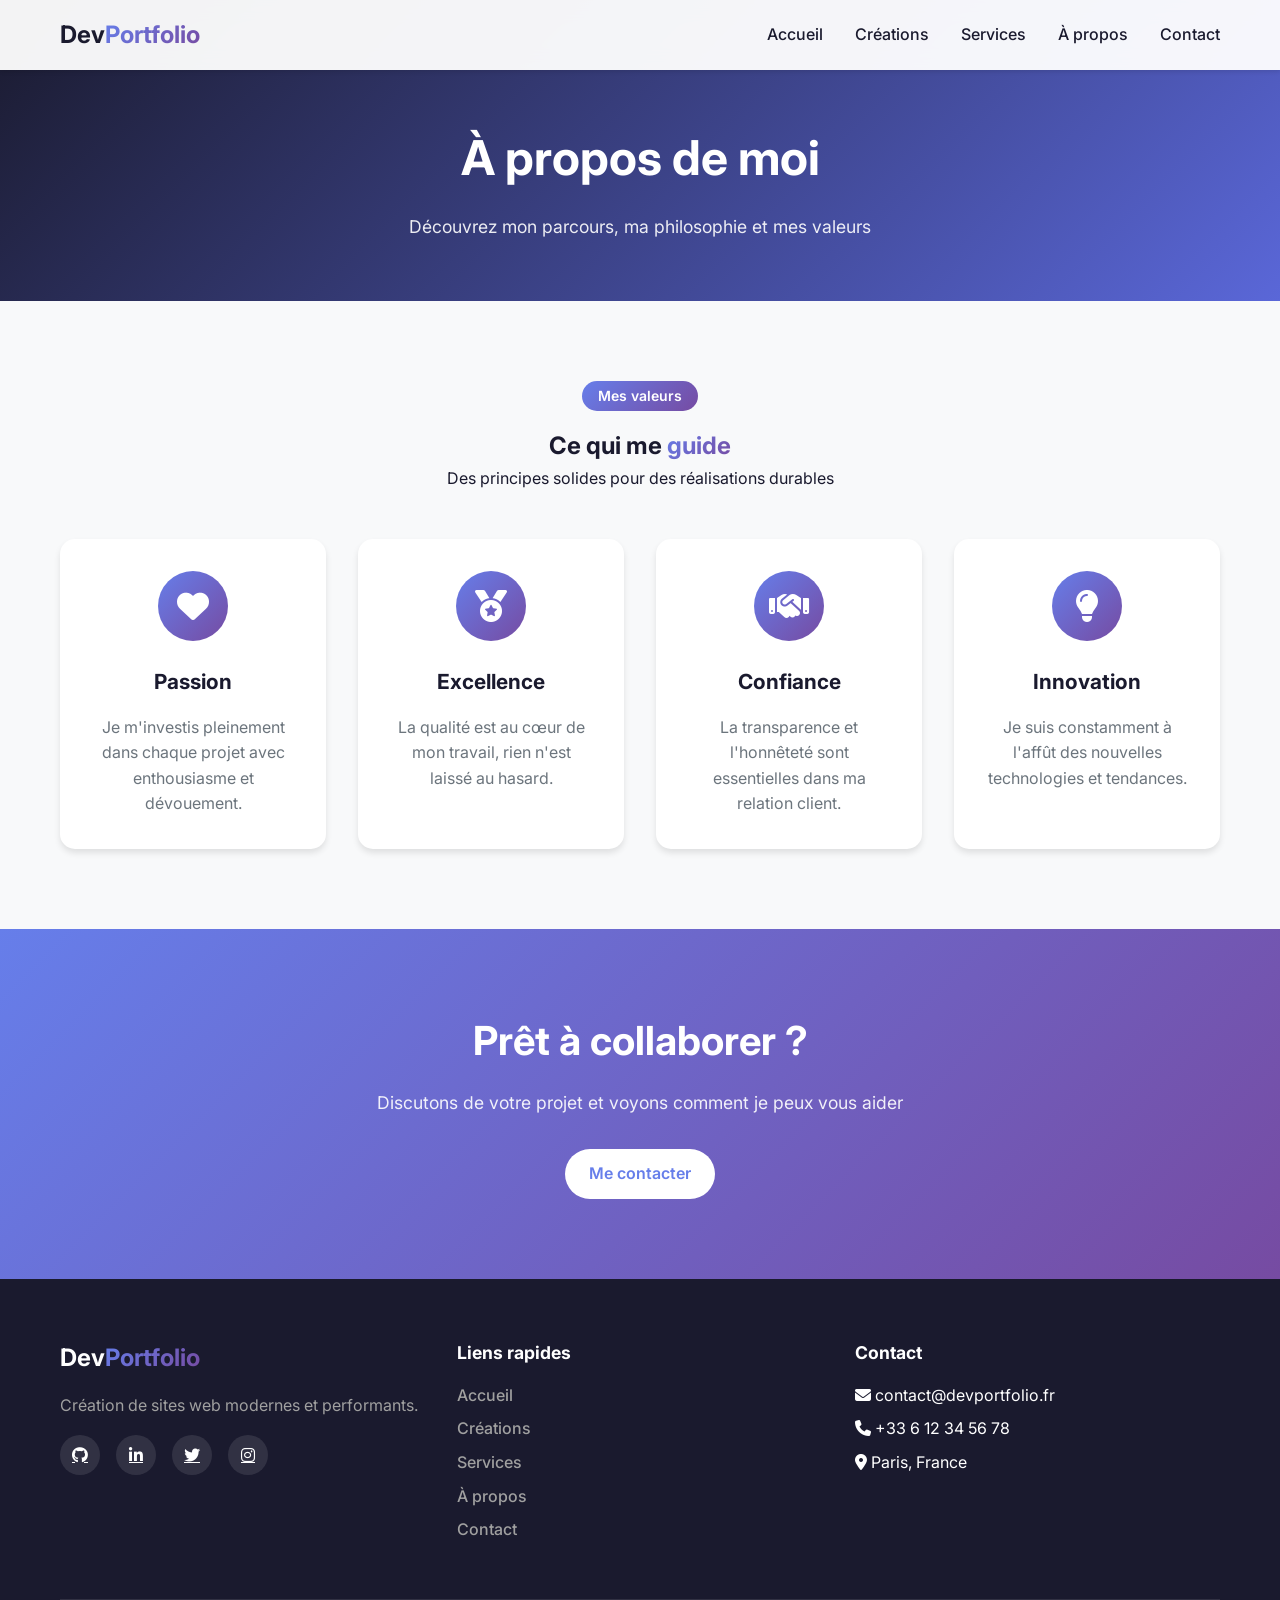
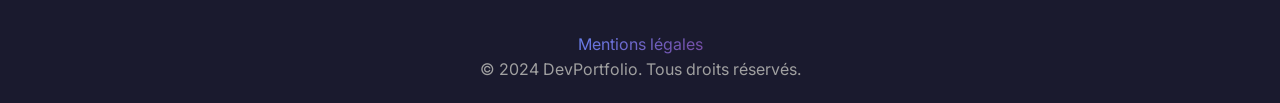
==== about.html @ 0aeb3743 "Add files via upload" ====
<!DOCTYPE html>
<html lang="fr">
<head>
    <meta charset="UTF-8">
    <meta name="viewport" content="width=device-width, initial-scale=1.0">
    <title>À propos | Développeur Web</title>
    <link rel="stylesheet" href="style.css">
    <link href="https://fonts.googleapis.com/css2?family=Inter:wght@300;400;500;600;700;800&display=swap" rel="stylesheet">
    <link rel="stylesheet" href="https://cdnjs.cloudflare.com/ajax/libs/font-awesome/6.4.0/css/all.min.css">
</head>
<body>
    <!-- Navigation -->
    <nav class="navbar">
        <div class="nav-container">
            <div class="logo">
                <a href="index.html">Dev<span>Portfolio</span></a>
            </div>
            <ul class="nav-menu">
                <li><a href="index.html" class="nav-link">Accueil</a></li>
                <li><a href="index.html#creations" class="nav-link">Créations</a></li>
                <li><a href="index.html#services" class="nav-link">Services</a></li>
                <li><a href="about.html" class="nav-link active">À propos</a></li>
               <!--  <li><a href="blog.html" class="nav-link active">Blog</a></li> -->
                <li><a href="index.html#contact" class="nav-link">Contact</a></li>
            </ul>
            <div class="hamburger">
                <span></span>
                <span></span>
                <span></span>
            </div>
        </div>
    </nav>

    <!-- Page Header -->
    <section class="page-header">
        <div class="container">
            <h1>À propos de moi</h1>
            <p>Découvrez mon parcours, ma philosophie et mes valeurs</p>
        </div>
    </section>

    <!-- Story Section
    <section class="story-section">
        <div class="container">
            <div class="story-grid">
                <div class="story-content">
                    <div class="section-badge">Mon histoire</div>
                    <h2>Du code à la <span class="highlight">passion</span></h2>
                    <p>Depuis tout jeune, j'ai toujours été fasciné par la manière dont la technologie pouvait transformer des idées en réalité. Cette passion m'a naturellement conduit vers le développement web, où j'ai trouvé ma véritable vocation.</p>
                    <p>Après avoir obtenu mon diplôme en informatique, j'ai travaillé dans plusieurs agences digitales avant de me lancer en tant que freelance. Cette expérience m'a permis d'acquérir une vision complète du métier et de comprendre les enjeux de chaque projet.</p>
                    <p>Aujourd'hui, je mets mon expertise au service d'entreprises et de particuliers pour créer des sites web qui allient esthétique, performance et expérience utilisateur.</p>
                </div>
                <div class="story-image">
                    <img src="https://via.placeholder.com/500x400/667eea/ffffff?text=Mon+histoire" alt="Mon histoire">
                </div>
            </div>
        </div>
    </section> -->

    <!-- Values Section -->
    <section class="values-section">
        <div class="container">
            <div class="section-header">
                <div class="section-badge">Mes valeurs</div>
                <h2>Ce qui me <span class="highlight">guide</span></h2>
                <p>Des principes solides pour des réalisations durables</p>
            </div>
            <div class="values-grid">
                <div class="value-card">
                    <div class="value-icon">
                        <i class="fas fa-heart"></i>
                    </div>
                    <h3>Passion</h3>
                    <p>Je m'investis pleinement dans chaque projet avec enthousiasme et dévouement.</p>
                </div>
                <div class="value-card">
                    <div class="value-icon">
                        <i class="fas fa-medal"></i>
                    </div>
                    <h3>Excellence</h3>
                    <p>La qualité est au cœur de mon travail, rien n'est laissé au hasard.</p>
                </div>
                <div class="value-card">
                    <div class="value-icon">
                        <i class="fas fa-handshake"></i>
                    </div>
                    <h3>Confiance</h3>
                    <p>La transparence et l'honnêteté sont essentielles dans ma relation client.</p>
                </div>
                <div class="value-card">
                    <div class="value-icon">
                        <i class="fas fa-lightbulb"></i>
                    </div>
                    <h3>Innovation</h3>
                    <p>Je suis constamment à l'affût des nouvelles technologies et tendances.</p>
                </div>
            </div>
        </div>
    </section>

    <!-- Journey Timeline 
    <section class="timeline-section">
        <div class="container">
            <div class="section-header">
                <div class="section-badge">Parcours</div>
                <h2>Mon <span class="highlight">évolution</span></h2>
                <p>Les étapes clés de ma carrière</p>
            </div>
            <div class="timeline">
                <div class="timeline-item">
                    <div class="timeline-dot"></div>
                    <div class="timeline-date">2020 - Présent</div>
                    <div class="timeline-content">
                        <h3>Développeur Web Freelance</h3>
                        <p>Création de sites web sur mesure pour une clientèle variée. Gestion complète des projets de A à Z.</p>
                    </div>
                </div>
                <div class="timeline-item">
                    <div class="timeline-dot"></div>
                    <div class="timeline-date">2018 - 2020</div>
                    <div class="timeline-content">
                        <h3>Développeur Full-Stack</h3>
                        <p>Agence Digitale Creative - Développement d'applications web complexes pour grands comptes.</p>
                    </div>
                </div>
                <div class="timeline-item">
                    <div class="timeline-dot"></div>
                    <div class="timeline-date">2016 - 2018</div>
                    <div class="timeline-content">
                        <h3>Développeur Front-End</h3>
                        <p>Startup InnovTech - Intégration de maquettes et développement d'interfaces utilisateur.</p>
                    </div>
                </div>
                <div class="timeline-item">
                    <div class="timeline-dot"></div>
                    <div class="timeline-date">2013 - 2016</div>
                    <div class="timeline-content">
                        <h3>Licence Informatique</h3>
                        <p>Université de Technologie - Spécialisation Développement Web et Mobile.</p>
                    </div>
                </div>
            </div>
        </div>-->
    </section>

    <!-- Testimonials
    <section class="testimonials-section">
        <div class="container">
            <div class="section-header">
                <div class="section-badge">Témoignages</div>
                <h2>Ce que disent mes <span class="highlight">clients</span></h2>
                <p>Ils me font confiance pour leurs projets</p>
            </div>
            <div class="testimonials-grid">
                <div class="testimonial-card">
                    <div class="testimonial-content">
                        <i class="fas fa-quote-left"></i>
                        <p>Un professionnel exceptionnel ! Toujours à l'écoute et force de proposition. Le site qu'il a créé pour mon entreprise dépasse toutes mes attentes.</p>
                    </div>
                    <div class="testimonial-author">
                        <img src="https://via.placeholder.com/60x60/667eea/ffffff?text=JD" alt="Client" class="author-img">
                        <div class="author-info">
                            <h4>Jean Dupont</h4>
                            <p>CEO, InnovPlus</p>
                        </div>
                    </div>
                </div>
                <div class="testimonial-card">
                    <div class="testimonial-content">
                        <i class="fas fa-quote-left"></i>
                        <p>Très bon relationnel et grande qualité de travail. Le site est parfaitement optimisé et le référencement a déjà porté ses fruits.</p>
                    </div>
                    <div class="testimonial-author">
                        <img src="https://via.placeholder.com/60x60/764ba2/ffffff?text=ML" alt="Client" class="author-img">
                        <div class="author-info">
                            <h4>Marie Laurent</h4>
                            <p>Fondatrice, Mode&Co</p>
                        </div>
                    </div>
                </div>
                <div class="testimonial-card">
                    <div class="testimonial-content">
                        <i class="fas fa-quote-left"></i>
                        <p>Une vraie pépite ! Réactif, créatif et professionnel. Je recommande vivement pour tout projet web.</p>
                    </div>
                    <div class="testimonial-author">
                        <img src="https://via.placeholder.com/60x60/4facfe/ffffff?text=PB" alt="Client" class="author-img">
                        <div class="author-info">
                            <h4>Philippe Bernard</h4>
                            <p>Directeur, ImmoElite</p>
                        </div>
                    </div>
                </div>
            </div>
        </div>
    </section> -->

    <!-- CTA Section -->
    <section class="cta-section">
        <div class="container">
            <div class="cta-content">
                <h2>Prêt à collaborer ?</h2>
                <p>Discutons de votre projet et voyons comment je peux vous aider</p>
                <a href="contact.html" class="btn btn-primary">Me contacter</a>
            </div>
        </div>
    </section>

    <!-- Footer -->
    <footer class="footer">
        <div class="container">
            <div class="footer-content">
                <div class="footer-section">
                    <h3 class="footer-logo">Dev<span>Portfolio</span></h3>
                    <p class="footer-description">Création de sites web modernes et performants.</p>
                    <div class="social-links">
                        <a href="#"><i class="fab fa-github"></i></a>
                        <a href="#"><i class="fab fa-linkedin-in"></i></a>
                        <a href="#"><i class="fab fa-twitter"></i></a>
                        <a href="#"><i class="fab fa-instagram"></i></a>
                    </div>
                </div>
                <div class="footer-section">
                    <h4>Liens rapides</h4>
                    <ul>
                        <li><a href="index.html" class="nav-link">Accueil</a></li>
                <li><a href="creation.html" class="nav-link">Créations</a></li>
                <li><a href="service.html" class="nav-link">Services</a></li>
                <li><a href="about.html" class="nav-link">À propos</a></li>
               <!--  <li><a href="blog.html" class="nav-link active">Blog</a></li> -->
                <li><a href="contact.html" class="nav-link">Contact</a></li>
                    </ul>
                </div>
                <div class="footer-section">
                    <h4>Contact</h4>
                    <ul>
                        <li><i class="fas fa-envelope"></i> contact@devportfolio.fr</li>
                        <li><i class="fas fa-phone"></i> +33 6 12 34 56 78</li>
                        <li><i class="fas fa-map-marker-alt"></i> Paris, France</li>
                    </ul>
                </div>
             
            </div>
            <div class="footer-bottom">
                                 <a href="legal.html" class="highlight">Mentions légales</a>

                <p>&copy; 2024 DevPortfolio. Tous droits réservés.</p>
            </div>
        </div>
    </footer>

    <script src="script.js"></script>
</body>
</html>
---- style.css ----
/* Reset et variables */
* {
    margin: 0;
    padding: 0;
    box-sizing: border-box;
}

:root {
    /* Couleurs */
    --primary: #667eea;
    --primary-dark: #5a67d8;
    --secondary: #764ba2;
    --dark: #1a1a2e;
    --light: #f8f9fa;
    --gray: #6c757d;
    --white: #ffffff;
    --success: #10b981;
    
    /* Dégradés */
    --gradient-primary: linear-gradient(135deg, var(--primary) 0%, var(--secondary) 100%);
    --gradient-dark: linear-gradient(135deg, var(--dark) 0%, #16213e 100%);
    
    /* Ombres */
    --shadow-sm: 0 2px 4px rgba(0,0,0,0.1);
    --shadow-md: 0 4px 6px rgba(0,0,0,0.1);
    --shadow-lg: 0 10px 25px rgba(0,0,0,0.1);
    --shadow-xl: 0 20px 40px rgba(0,0,0,0.15);
    
    /* Transitions */
    --transition: all 0.3s ease;
}

body {
    font-family: 'Inter', sans-serif;
    line-height: 1.6;
    color: var(--dark);
    overflow-x: hidden;
}

.container {
    max-width: 1200px;
    margin: 0 auto;
    padding: 0 20px;
}

/* Navigation */
.navbar {
    position: fixed;
    top: 0;
    width: 100%;
    background: rgba(255, 255, 255, 0.95);
    backdrop-filter: blur(10px);
    box-shadow: var(--shadow-sm);
    z-index: 1000;
    transition: var(--transition);
}

.navbar.scrolled {
    background: var(--white);
    box-shadow: var(--shadow-md);
}

.nav-container {
    max-width: 1200px;
    margin: 0 auto;
    padding: 1rem 20px;
    display: flex;
    justify-content: space-between;
    align-items: center;
}

.logo a {
    font-size: 1.5rem;
    font-weight: 700;
    text-decoration: none;
    color: var(--dark);
}

.logo span {
    background: var(--gradient-primary);
    -webkit-background-clip: text;
    background-clip: text;
    color: transparent;
}

.nav-menu {
    display: flex;
    list-style: none;
    gap: 2rem;
}

.nav-link {
    text-decoration: none;
    color: var(--dark);
    font-weight: 500;
    transition: var(--transition);
    position: relative;
}

.nav-link::after {
    content: '';
    position: absolute;
    bottom: -5px;
    left: 0;
    width: 0;
    height: 2px;
    background: var(--gradient-primary);
    transition: var(--transition);
}

.nav-link:hover::after,
.nav-link.active::after {
    width: 100%;
}

.nav-link:hover,
.nav-link.active {
    color: var(--primary);
}

.hamburger {
    display: none;
    flex-direction: column;
    cursor: pointer;
}

.hamburger span {
    width: 25px;
    height: 3px;
    background: var(--dark);
    margin: 3px 0;
    transition: var(--transition);
}

/* Hero Section */
.hero {
    min-height: 100vh;
    background: linear-gradient(135deg, #f5f7fa 0%, #c3cfe2 100%);
    display: flex;
    align-items: center;
    padding-top: 80px;
}

.hero-container {
    max-width: 1200px;
    margin: 0 auto;
    padding: 0 20px;
    display: grid;
    grid-template-columns: 1fr 1fr;
    gap: 4rem;
    align-items: center;
}

.hero-badge {
    display: inline-flex;
    align-items: center;
    gap: 0.5rem;
    background: rgba(102, 126, 234, 0.1);
    padding: 0.5rem 1rem;
    border-radius: 50px;
    margin-bottom: 1.5rem;
}

.hero-badge i {
    color: var(--primary);
}

.hero-title {
    font-size: 3rem;
    font-weight: 800;
    line-height: 1.2;
    margin-bottom: 1.5rem;
}

.highlight {
    background: var(--gradient-primary);
    -webkit-background-clip: text;
    background-clip: text;
    color: transparent;
}

.hero-description {
    font-size: 1.1rem;
    color: var(--gray);
    margin-bottom: 2rem;
}

.hero-buttons {
    display: flex;
    gap: 1rem;
    margin-bottom: 2rem;
}

.btn {
    display: inline-flex;
    align-items: center;
    gap: 0.5rem;
    padding: 0.75rem 1.5rem;
    border-radius: 50px;
    text-decoration: none;
    font-weight: 600;
    transition: var(--transition);
    cursor: pointer;
    border: none;
    font-size: 1rem;
}

.btn-primary {
    background: var(--gradient-primary);
    color: var(--white);
}

.btn-primary:hover {
    transform: translateY(-2px);
    box-shadow: var(--shadow-lg);
}

.btn-secondary {
    background: transparent;
    color: var(--primary);
    border: 2px solid var(--primary);
}

.btn-secondary:hover {
    background: var(--primary);
    color: var(--white);
    transform: translateY(-2px);
}

.hero-stats {
    display: flex;
    gap: 2rem;
}

.stat {
    text-align: center;
}

.stat-number {
    font-size: 1.5rem;
    font-weight: 700;
    color: var(--primary);
}

.stat-label {
    font-size: 0.875rem;
    color: var(--gray);
}

.hero-image {
    position: relative;
}

.image-wrapper {
    position: relative;
    width: 100%;
    max-width: 400px;
    margin: 0 auto;
}

.hero-img {
    width: 100%;
    height: auto;
    border-radius: 50%;
    box-shadow: var(--shadow-xl);
}

.floating-element {
    position: absolute;
    width: 50px;
    height: 50px;
    background: var(--white);
    border-radius: 50%;
    display: flex;
    align-items: center;
    justify-content: center;
    font-size: 1.5rem;
    box-shadow: var(--shadow-md);
    animation: float 3s ease-in-out infinite;
}

.element1 {
    top: -20px;
    left: -20px;
    animation-delay: 0s;
}

.element2 {
    bottom: -20px;
    right: -20px;
    animation-delay: 0.5s;
}

.element3 {
    top: 50%;
    right: -30px;
    animation-delay: 1s;
}

.element4 {
    bottom: 20%;
    left: -30px;
    animation-delay: 1.5s;
}

@keyframes float {
    0%, 100% { transform: translateY(0); }
    50% { transform: translateY(-20px); }
}

/* Section Créations */
.creations {
    padding: 80px 0;
    background: var(--white);
}

.section-header {
    text-align: center;
    margin-bottom: 3rem;
}

.section-badge {
    display: inline-block;
    background: var(--gradient-primary);
    color: var(--white);
    padding: 0.25rem 1rem;
    border-radius: 50px;
    font-size: 0.875rem;
    font-weight: 600;
    margin-bottom: 1rem;
}

.section-title {
    font-size: 2.5rem;
    font-weight: 700;
    margin-bottom: 1rem;
}

.section-description {
    font-size: 1.1rem;
    color: var(--gray);
    max-width: 600px;
    margin: 0 auto;
}

.creations-filter {
    display: flex;
    justify-content: center;
    gap: 1rem;
    margin-bottom: 3rem;
    flex-wrap: wrap;
}

.filter-btn {
    padding: 0.5rem 1.5rem;
    border: 2px solid var(--primary);
    background: transparent;
    color: var(--primary);
    border-radius: 50px;
    cursor: pointer;
    transition: var(--transition);
    font-weight: 500;
}

.filter-btn:hover,
.filter-btn.active {
    background: var(--gradient-primary);
    color: var(--white);
    border-color: transparent;
}

.creations-grid {
    display: grid;
    grid-template-columns: repeat(auto-fill, minmax(350px, 1fr));
    gap: 2rem;
}

.creation-card {
    background: var(--white);
    border-radius: 15px;
    overflow: hidden;
    box-shadow: var(--shadow-md);
    transition: var(--transition);
}

.creation-card:hover {
    transform: translateY(-5px);
    box-shadow: var(--shadow-xl);
}

.card-image {
    position: relative;
    overflow: hidden;
    height: 250px;
}

.card-image img {
    width: 100%;
    height: 100%;
    object-fit: cover;
    transition: var(--transition);
}

.creation-card:hover .card-image img {
    transform: scale(1.1);
}

.card-overlay {
    position: absolute;
    top: 0;
    left: 0;
    width: 100%;
    height: 100%;
    background: rgba(102, 126, 234, 0.9);
    display: flex;
    align-items: center;
    justify-content: center;
    opacity: 0;
    transition: var(--transition);
}

.creation-card:hover .card-overlay {
    opacity: 1;
}

.card-link {
    background: var(--white);
    color: var(--primary);
    padding: 0.75rem 1.5rem;
    border-radius: 50px;
    text-decoration: none;
    font-weight: 600;
    transition: var(--transition);
}

.card-link:hover {
    transform: scale(1.05);
}

.card-content {
    padding: 1.5rem;
}

.card-tags {
    display: flex;
    gap: 0.5rem;
    margin-bottom: 1rem;
    flex-wrap: wrap;
}

.tag {
    background: #f0f0f0;
    padding: 0.25rem 0.75rem;
    border-radius: 50px;
    font-size: 0.75rem;
    color: var(--gray);
}

.card-title {
    font-size: 1.25rem;
    margin-bottom: 0.5rem;
}

.card-description {
    color: var(--gray);
    line-height: 1.5;
}

/* Services Section */
.services {
    padding: 80px 0;
    background: var(--light);
}

.services-grid {
    display: grid;
    grid-template-columns: repeat(auto-fit, minmax(300px, 1fr));
    gap: 2rem;
}

.service-card {
    background: var(--white);
    padding: 2rem;
    border-radius: 15px;
    text-align: center;
    transition: var(--transition);
    box-shadow: var(--shadow-md);
}

.service-card:hover {
    transform: translateY(-5px);
    box-shadow: var(--shadow-xl);
}

.service-icon {
    width: 70px;
    height: 70px;
    background: var(--gradient-primary);
    border-radius: 50%;
    display: flex;
    align-items: center;
    justify-content: center;
    margin: 0 auto 1.5rem;
}

.service-icon i {
    font-size: 2rem;
    color: var(--white);
}

.service-title {
    font-size: 1.5rem;
    margin-bottom: 1rem;
}

.service-description {
    color: var(--gray);
    margin-bottom: 1.5rem;
}

.service-features {
    list-style: none;
    text-align: left;
}

.service-features li {
    margin-bottom: 0.5rem;
    display: flex;
    align-items: center;
    gap: 0.5rem;
}

.service-features i {
    color: var(--success);
}

/* À propos Section */
.apropos {
    padding: 80px 0;
    background: var(--white);
}

.apropos-container {
    display: grid;
    grid-template-columns: 1fr 1fr;
    gap: 4rem;
    align-items: center;
}

.apropos-image img {
    width: 100%;
    border-radius: 20px;
    box-shadow: var(--shadow-xl);
}

.apropos-text {
    margin-bottom: 1.5rem;
    color: var(--gray);
}

.apropos-skills {
    margin-top: 2rem;
}

.skill {
    margin-bottom: 1rem;
}

.skill-info {
    display: flex;
    justify-content: space-between;
    margin-bottom: 0.5rem;
}

.skill-bar {
    height: 8px;
    background: #e0e0e0;
    border-radius: 10px;
    overflow: hidden;
}

.skill-progress {
    height: 100%;
    background: var(--gradient-primary);
    border-radius: 10px;
    transition: width 1s ease;
}

/* Contact Section */
.contact {
    padding: 80px 0;
    background: var(--light);
}

.contact-container {
    display: grid;
    grid-template-columns: 1fr 2fr;
    gap: 3rem;
}

.contact-info {
    display: flex;
    flex-direction: column;
    gap: 1.5rem;
}

.info-card {
    background: var(--white);
    padding: 1.5rem;
    border-radius: 15px;
    text-align: center;
    box-shadow: var(--shadow-md);
}

.info-icon {
    width: 50px;
    height: 50px;
    background: var(--gradient-primary);
    border-radius: 50%;
    display: flex;
    align-items: center;
    justify-content: center;
    margin: 0 auto 1rem;
}

.info-icon i {
    font-size: 1.5rem;
    color: var(--white);
}

.info-card h4 {
    margin-bottom: 0.5rem;
}

.info-card p {
    color: var(--gray);
}

.contact-form {
    background: var(--white);
    padding: 2rem;
    border-radius: 20px;
    box-shadow: var(--shadow-lg);
}

.form-group {
    position: relative;
    margin-bottom: 2rem;
}

.form-group input,
.form-group textarea {
    width: 100%;
    padding: 0.75rem;
    border: 2px solid #e0e0e0;
    border-radius: 10px;
    font-family: inherit;
    transition: var(--transition);
    background: transparent;
}

.form-group label {
    position: absolute;
    left: 0.75rem;
    top: 0.75rem;
    color: var(--gray);
    transition: var(--transition);
    pointer-events: none;
}

.form-group input:focus,
.form-group textarea:focus {
    border-color: var(--primary);
    outline: none;
}

.form-group input:focus ~ label,
.form-group textarea:focus ~ label,
.form-group input:valid ~ label,
.form-group textarea:valid ~ label {
    top: -0.5rem;
    left: 0.5rem;
    font-size: 0.75rem;
    background: var(--white);
    padding: 0 0.25rem;
    color: var(--primary);
}

.submit-btn {
    width: 100%;
    justify-content: center;
}

/* Footer */
.footer {
    background: var(--dark);
    color: var(--white);
    padding: 60px 0 20px;
}

.footer-content {
    display: grid;
    grid-template-columns: repeat(auto-fit, minmax(250px, 1fr));
    gap: 2rem;
    margin-bottom: 3rem;
}

.footer-logo {
    font-size: 1.5rem;
    margin-bottom: 1rem;
}

.footer-logo span {
    background: var(--gradient-primary);
    -webkit-background-clip: text;
    background-clip: text;
    color: transparent;
}

.footer-description {
    color: #a0a0a0;
    margin-bottom: 1rem;
}

.social-links {
    display: flex;
    gap: 1rem;
}

.social-links a {
    width: 40px;
    height: 40px;
    background: rgba(255, 255, 255, 0.1);
    border-radius: 50%;
    display: flex;
    align-items: center;
    justify-content: center;
    color: var(--white);
    transition: var(--transition);
}

.social-links a:hover {
    background: var(--gradient-primary);
    transform: translateY(-2px);
}

.footer-section h4 {
    margin-bottom: 1rem;
    font-size: 1.1rem;
}

.footer-section ul {
    list-style: none;
}

.footer-section ul li {
    margin-bottom: 0.5rem;
}

.footer-section ul li a {
    color: #a0a0a0;
    text-decoration: none;
    transition: var(--transition);
}

.footer-section ul li a:hover {
    color: var(--primary);
}

.newsletter-form {
    display: flex;
    gap: 0.5rem;
}

.newsletter-form input {
    flex: 1;
    padding: 0.5rem;
    border: none;
    border-radius: 5px;
    background: rgba(255, 255, 255, 0.1);
    color: var(--white);
}

.newsletter-form button {
    padding: 0.5rem 1rem;
    background: var(--gradient-primary);
    border: none;
    border-radius: 5px;
    color: var(--white);
    cursor: pointer;
    transition: var(--transition);
}

.newsletter-form button:hover {
    transform: translateY(-2px);
}

.footer-bottom {
    text-align: center;
    padding-top: 2rem;
    border-top: 1px solid rgba(255, 255, 255, 0.1);
    color: #a0a0a0;
}

/* Responsive Design */
@media (max-width: 768px) {
    .hamburger {
        display: flex;
    }
    
    .nav-menu {
        position: fixed;
        left: -100%;
        top: 70px;
        flex-direction: column;
        background: var(--white);
        width: 100%;
        text-align: center;
        transition: 0.3s;
        box-shadow: var(--shadow-md);
        padding: 2rem 0;
        gap: 1rem;
    }
    
    .nav-menu.active {
        left: 0;
    }
    
    .hero-container,
    .apropos-container,
    .contact-container {
        grid-template-columns: 1fr;
        gap: 2rem;
    }
    
    .hero-title {
        font-size: 2rem;
    }
    
    .hero-stats {
        justify-content: center;
    }
    
    .hero-buttons {
        justify-content: center;
    }
    
    .hero-badge {
        margin: 0 auto 1.5rem;
    }
    
    .hero-content {
        text-align: center;
    }
    
    .section-title {
        font-size: 2rem;
    }
    
    .creations-grid {
        grid-template-columns: 1fr;
    }
    
    .services-grid {
        grid-template-columns: 1fr;
    }
}

@media (max-width: 480px) {
    .hero-title {
        font-size: 1.5rem;
    }
    
    .hero-buttons {
        flex-direction: column;
    }
    
    .btn {
        justify-content: center;
    }
    
    .creations-filter {
        gap: 0.5rem;
    }
    
    .filter-btn {
        padding: 0.25rem 1rem;
        font-size: 0.875rem;
    }
}
/* ========== PAGES SUPPLEMENTAIRES ========== */

/* Page Header */
.page-header {
    background: linear-gradient(135deg, var(--dark) 0%, var(--primary-dark) 100%);
    color: var(--white);
    padding: 120px 0 60px;
    text-align: center;
}

.page-header h1 {
    font-size: 3rem;
    margin-bottom: 1rem;
}

.page-header p {
    font-size: 1.1rem;
    opacity: 0.9;
}

/* About Page - Story Section */
.story-section {
    padding: 80px 0;
}

.story-grid {
    display: grid;
    grid-template-columns: 1fr 1fr;
    gap: 4rem;
    align-items: center;
}

.story-content h2 {
    font-size: 2.5rem;
    margin: 1rem 0 1.5rem;
}

.story-content p {
    color: var(--gray);
    margin-bottom: 1.5rem;
    line-height: 1.8;
}

.story-image img {
    width: 100%;
    border-radius: 20px;
    box-shadow: var(--shadow-xl);
}

/* Values Section */
.values-section {
    padding: 80px 0;
    background: var(--light);
}

.values-grid {
    display: grid;
    grid-template-columns: repeat(auto-fit, minmax(250px, 1fr));
    gap: 2rem;
    margin-top: 3rem;
}

.value-card {
    background: var(--white);
    padding: 2rem;
    border-radius: 15px;
    text-align: center;
    transition: var(--transition);
    box-shadow: var(--shadow-md);
}

.value-card:hover {
    transform: translateY(-5px);
    box-shadow: var(--shadow-xl);
}

.value-icon {
    width: 70px;
    height: 70px;
    background: var(--gradient-primary);
    border-radius: 50%;
    display: flex;
    align-items: center;
    justify-content: center;
    margin: 0 auto 1.5rem;
}

.value-icon i {
    font-size: 2rem;
    color: var(--white);
}

.value-card h3 {
    font-size: 1.3rem;
    margin-bottom: 1rem;
}

.value-card p {
    color: var(--gray);
}

/* Timeline Section */
.timeline-section {
    padding: 80px 0;
}

.timeline {
    position: relative;
    max-width: 800px;
    margin: 3rem auto 0;
}

.timeline::before {
    content: '';
    position: absolute;
    left: 50%;
    transform: translateX(-50%);
    width: 2px;
    height: 100%;
    background: var(--gradient-primary);
}

.timeline-item {
    margin-bottom: 3rem;
    position: relative;
}

.timeline-dot {
    position: absolute;
    left: 50%;
    transform: translateX(-50%);
    width: 20px;
    height: 20px;
    background: var(--primary);
    border-radius: 50%;
    border: 3px solid var(--white);
    box-shadow: var(--shadow-md);
}

.timeline-date {
    position: absolute;
    left: calc(50% + 30px);
    top: -5px;
    font-weight: 600;
    color: var(--primary);
}

.timeline-content {
    width: calc(50% - 50px);
    padding: 1.5rem;
    background: var(--white);
    border-radius: 15px;
    box-shadow: var(--shadow-md);
    margin-left: auto;
}

.timeline-item:nth-child(even) .timeline-content {
    margin-left: 0;
    margin-right: auto;
}

.timeline-item:nth-child(even) .timeline-date {
    left: auto;
    right: calc(50% + 30px);
}

.timeline-content h3 {
    margin-bottom: 0.5rem;
    color: var(--dark);
}

.timeline-content p {
    color: var(--gray);
}

/* Testimonials Section */
.testimonials-section {
    padding: 80px 0;
    background: var(--light);
}

.testimonials-grid {
    display: grid;
    grid-template-columns: repeat(auto-fit, minmax(300px, 1fr));
    gap: 2rem;
    margin-top: 3rem;
}

.testimonial-card {
    background: var(--white);
    border-radius: 15px;
    padding: 2rem;
    box-shadow: var(--shadow-md);
    transition: var(--transition);
}

.testimonial-card:hover {
    transform: translateY(-5px);
    box-shadow: var(--shadow-xl);
}

.testimonial-content i {
    font-size: 2rem;
    color: var(--primary);
    opacity: 0.3;
    margin-bottom: 1rem;
}

.testimonial-content p {
    color: var(--gray);
    line-height: 1.6;
    margin-bottom: 1.5rem;
    font-style: italic;
}

.testimonial-author {
    display: flex;
    align-items: center;
    gap: 1rem;
}

.author-img {
    width: 60px;
    height: 60px;
    border-radius: 50%;
    object-fit: cover;
}

.author-info h4 {
    font-size: 1.1rem;
    margin-bottom: 0.25rem;
}

.author-info p {
    font-size: 0.875rem;
    color: var(--gray);
}

/* CTA Section */
.cta-section {
    padding: 80px 0;
    background: var(--gradient-primary);
    color: var(--white);
    text-align: center;
}

.cta-content h2 {
    font-size: 2.5rem;
    margin-bottom: 1rem;
}

.cta-content p {
    font-size: 1.1rem;
    margin-bottom: 2rem;
    opacity: 0.9;
}

.cta-section .btn-primary {
    background: var(--white);
    color: var(--primary);
}

.cta-section .btn-primary:hover {
    transform: translateY(-2px);
    box-shadow: var(--shadow-lg);
}

/* Blog Page Styles */
.featured-post {
    padding: 60px 0 40px;
}

.featured-card {
    display: grid;
    grid-template-columns: 1fr 1fr;
    background: var(--white);
    border-radius: 20px;
    overflow: hidden;
    box-shadow: var(--shadow-lg);
}

.featured-image {
    position: relative;
    overflow: hidden;
}

.featured-image img {
    width: 100%;
    height: 100%;
    object-fit: cover;
}

.featured-badge {
    position: absolute;
    top: 20px;
    left: 20px;
    background: var(--primary);
    color: var(--white);
    padding: 0.5rem 1rem;
    border-radius: 50px;
    font-size: 0.875rem;
    font-weight: 600;
}

.featured-content {
    padding: 2rem;
    display: flex;
    flex-direction: column;
    justify-content: center;
}

.featured-content h2 {
    font-size: 1.8rem;
    margin: 1rem 0;
}

.post-meta {
    display: flex;
    gap: 1rem;
    font-size: 0.875rem;
    color: var(--gray);
    margin-bottom: 1rem;
}

.post-meta i {
    margin-right: 0.25rem;
}

.btn-read-more {
    display: inline-flex;
    align-items: center;
    gap: 0.5rem;
    color: var(--primary);
    text-decoration: none;
    font-weight: 600;
    margin-top: 1rem;
    transition: var(--transition);
}

.btn-read-more:hover {
    gap: 0.75rem;
}

/* Blog Categories */
.blog-categories {
    display: flex;
    justify-content: center;
    gap: 1rem;
    margin-bottom: 3rem;
    flex-wrap: wrap;
}

.category-btn {
    padding: 0.5rem 1.5rem;
    border: 2px solid var(--primary);
    background: transparent;
    color: var(--primary);
    border-radius: 50px;
    cursor: pointer;
    transition: var(--transition);
    font-weight: 500;
}

.category-btn:hover,
.category-btn.active {
    background: var(--gradient-primary);
    color: var(--white);
    border-color: transparent;
}

/* Blog Grid */
.blog-grid-section {
    padding: 40px 0 80px;
}

.blog-grid {
    display: grid;
    grid-template-columns: repeat(auto-fill, minmax(350px, 1fr));
    gap: 2rem;
}

.blog-card {
    background: var(--white);
    border-radius: 15px;
    overflow: hidden;
    box-shadow: var(--shadow-md);
    transition: var(--transition);
}

.blog-card:hover {
    transform: translateY(-5px);
    box-shadow: var(--shadow-xl);
}

.blog-image {
    position: relative;
    height: 250px;
    overflow: hidden;
}

.blog-image img {
    width: 100%;
    height: 100%;
    object-fit: cover;
    transition: var(--transition);
}

.blog-card:hover .blog-image img {
    transform: scale(1.1);
}

.blog-category {
    position: absolute;
    bottom: 15px;
    left: 15px;
    background: var(--gradient-primary);
    color: var(--white);
    padding: 0.25rem 1rem;
    border-radius: 50px;
    font-size: 0.75rem;
    font-weight: 600;
}

.blog-content {
    padding: 1.5rem;
}

.blog-content h3 {
    font-size: 1.25rem;
    margin: 0.5rem 0;
    line-height: 1.4;
}

/* Pagination */
.pagination {
    display: flex;
    justify-content: center;
    gap: 0.5rem;
    margin-top: 3rem;
}

.page-link {
    padding: 0.5rem 1rem;
    border: 2px solid #e0e0e0;
    border-radius: 10px;
    text-decoration: none;
    color: var(--dark);
    transition: var(--transition);
}

.page-link:hover,
.page-link.active {
    background: var(--gradient-primary);
    color: var(--white);
    border-color: transparent;
}

.page-link.next {
    display: inline-flex;
    align-items: center;
    gap: 0.5rem;
}

/* Newsletter Section */
.newsletter-section {
    padding: 80px 0;
    background: var(--light);
}

.newsletter-wrapper {
    text-align: center;
    max-width: 600px;
    margin: 0 auto;
}

.newsletter-icon {
    width: 80px;
    height: 80px;
    background: var(--gradient-primary);
    border-radius: 50%;
    display: flex;
    align-items: center;
    justify-content: center;
    margin: 0 auto 1.5rem;
}

.newsletter-icon i {
    font-size: 2.5rem;
    color: var(--white);
}

.newsletter-wrapper h2 {
    font-size: 2rem;
    margin-bottom: 1rem;
}

.newsletter-wrapper p {
    color: var(--gray);
    margin-bottom: 2rem;
}

.newsletter-form-large {
    display: flex;
    gap: 1rem;
}

.newsletter-form-large input {
    flex: 1;
    padding: 1rem;
    border: 2px solid #e0e0e0;
    border-radius: 10px;
    font-size: 1rem;
}

/* Article Page Styles */
.article-page {
    padding-top: 80px;
}

.article-header {
    background: linear-gradient(135deg, var(--dark) 0%, var(--primary-dark) 100%);
    color: var(--white);
    padding: 80px 0 60px;
}

.article-category {
    display: inline-block;
    background: rgba(255, 255, 255, 0.2);
    padding: 0.25rem 1rem;
    border-radius: 50px;
    font-size: 0.875rem;
    margin-bottom: 1rem;
}

.article-header h1 {
    font-size: 2.5rem;
    max-width: 800px;
    margin-bottom: 1.5rem;
}

.article-meta {
    display: flex;
    justify-content: space-between;
    align-items: center;
    flex-wrap: wrap;
    gap: 1rem;
}

.author {
    display: flex;
    align-items: center;
    gap: 1rem;
}

.author img {
    width: 50px;
    height: 50px;
    border-radius: 50%;
}

.author div {
    display: flex;
    flex-direction: column;
}

.author span:first-child {
    font-weight: 600;
}

.author span:last-child {
    font-size: 0.875rem;
    opacity: 0.8;
}

.meta-info {
    display: flex;
    gap: 1rem;
    font-size: 0.875rem;
}

.article-featured-image {
    margin-top: -50px;
}

.article-featured-image img {
    width: 100%;
    max-width: 1000px;
    height: auto;
    margin: 0 auto;
    display: block;
    border-radius: 20px;
    box-shadow: var(--shadow-xl);
}

.article-content {
    display: grid;
    grid-template-columns: 2fr 1fr;
    gap: 3rem;
    padding: 60px 20px;
    max-width: 1200px;
}

.article-body {
    max-width: 800px;
}

.article-body .lead {
    font-size: 1.2rem;
    color: var(--dark);
    font-weight: 500;
    margin-bottom: 2rem;
    line-height: 1.6;
}

.article-body h2 {
    font-size: 1.8rem;
    margin: 2rem 0 1rem;
}

.article-body h3 {
    font-size: 1.4rem;
    margin: 1.5rem 0 1rem;
}

.article-body p {
    color: var(--gray);
    line-height: 1.8;
    margin-bottom: 1.5rem;
}

.article-body ul {
    margin: 1rem 0 1.5rem 2rem;
    color: var(--gray);
}

.article-body li {
    margin-bottom: 0.5rem;
}

.article-body blockquote {
    background: var(--light);
    border-left: 4px solid var(--primary);
    padding: 1.5rem;
    margin: 2rem 0;
    font-style: italic;
    border-radius: 10px;
}

.article-body blockquote i {
    color: var(--primary);
    margin-right: 0.5rem;
}

.article-tags {
    display: flex;
    gap: 0.5rem;
    flex-wrap: wrap;
    margin: 2rem 0;
}

.article-tags .tag {
    background: var(--light);
    padding: 0.5rem 1rem;
}

.share-section {
    display: flex;
    align-items: center;
    gap: 1rem;
    padding: 1.5rem 0;
    border-top: 1px solid #e0e0e0;
    border-bottom: 1px solid #e0e0e0;
    margin: 2rem 0;
}

.share-links {
    display: flex;
    gap: 1rem;
}

.share-links a {
    width: 40px;
    height: 40px;
    background: var(--light);
    border-radius: 50%;
    display: flex;
    align-items: center;
    justify-content: center;
    color: var(--primary);
    transition: var(--transition);
}

.share-links a:hover {
    background: var(--gradient-primary);
    color: var(--white);
}

/* Sidebar Widgets */
.article-sidebar {
    position: sticky;
    top: 100px;
    align-self: start;
}

.sidebar-widget {
    background: var(--white);
    border-radius: 15px;
    padding: 1.5rem;
    margin-bottom: 1.5rem;
    box-shadow: var(--shadow-md);
}

.sidebar-widget h3 {
    font-size: 1.2rem;
    margin-bottom: 1rem;
    padding-bottom: 0.5rem;
    border-bottom: 2px solid var(--primary);
}

.author-widget {
    text-align: center;
}

.author-widget img {
    width: 100px;
    height: 100px;
    border-radius: 50%;
    margin-bottom: 1rem;
}

.author-widget .social-links {
    justify-content: center;
    margin-top: 1rem;
}

.recent-posts {
    list-style: none;
}

.recent-posts li {
    margin-bottom: 0.75rem;
}

.recent-posts a {
    color: var(--gray);
    text-decoration: none;
    transition: var(--transition);
}

.recent-posts a:hover {
    color: var(--primary);
}

.sidebar-newsletter input {
    width: 100%;
    padding: 0.75rem;
    border: 2px solid #e0e0e0;
    border-radius: 10px;
    margin-bottom: 1rem;
}

.sidebar-newsletter button {
    width: 100%;
}

/* Comments Section */
.comments-section {
    max-width: 800px;
    margin: 0 auto;
    padding: 60px 20px;
}

.comments-section h3 {
    font-size: 1.8rem;
    margin-bottom: 2rem;
}

.comments-list {
    margin-bottom: 3rem;
}

.comment {
    display: flex;
    gap: 1rem;
    margin-bottom: 2rem;
    padding-bottom: 2rem;
    border-bottom: 1px solid #e0e0e0;
}

.comment img {
    width: 50px;
    height: 50px;
    border-radius: 50%;
}

.comment-content {
    flex: 1;
}

.comment-content h4 {
    font-size: 1.1rem;
    margin-bottom: 0.25rem;
}

.comment-date {
    font-size: 0.75rem;
    color: var(--gray);
}

.comment-content p {
    margin: 0.5rem 0;
    color: var(--gray);
}

.reply-btn {
    background: none;
    border: none;
    color: var(--primary);
    cursor: pointer;
    font-size: 0.875rem;
    font-weight: 500;
}

.comment-form h4 {
    font-size: 1.3rem;
    margin-bottom: 1.5rem;
}

.comment-form .form-row {
    display: grid;
    grid-template-columns: 1fr 1fr;
    gap: 1rem;
    margin-bottom: 1rem;
}

.comment-form input,
.comment-form textarea {
    width: 100%;
    padding: 0.75rem;
    border: 2px solid #e0e0e0;
    border-radius: 10px;
    font-family: inherit;
}

.comment-form textarea {
    resize: vertical;
}

/* Legal Page */
.legal-section {
    padding: 120px 0 80px;
}

.legal-header {
    text-align: center;
    margin-bottom: 3rem;
}

.legal-header h1 {
    font-size: 2.5rem;
    margin-bottom: 1rem;
}

.legal-content {
    max-width: 900px;
    margin: 0 auto;
}

.legal-block {
    margin-bottom: 2.5rem;
}

.legal-block h2 {
    font-size: 1.5rem;
    margin-bottom: 1rem;
    color: var(--dark);
}

.legal-block p {
    color: var(--gray);
    line-height: 1.8;
    margin-bottom: 1rem;
}

.legal-block ul {
    margin-left: 2rem;
    color: var(--gray);
}

.legal-block li {
    margin-bottom: 0.5rem;
}

/* Responsive Adjustments */
@media (max-width: 768px) {
    .story-grid,
    .featured-card,
    .article-content {
        grid-template-columns: 1fr;
    }
    
    .timeline::before {
        left: 30px;
    }
    
    .timeline-dot {
        left: 30px;
    }
    
    .timeline-date {
        left: 70px;
        top: -20px;
    }
    
    .timeline-content {
        width: calc(100% - 70px);
        margin-left: 70px !important;
    }
    
    .timeline-item:nth-child(even) .timeline-date {
        left: 70px;
        right: auto;
    }
    
    .article-header h1 {
        font-size: 1.8rem;
    }
    
    .article-meta {
        flex-direction: column;
        align-items: flex-start;
    }
    
    .comment-form .form-row {
        grid-template-columns: 1fr;
    }
    
    .newsletter-form-large {
        flex-direction: column;
    }
}

@media (max-width: 480px) {
    .blog-grid {
        grid-template-columns: 1fr;
    }
    
    .page-header h1 {
        font-size: 2rem;
    }
    
    .legal-header h1 {
        font-size: 1.8rem;
    }
}
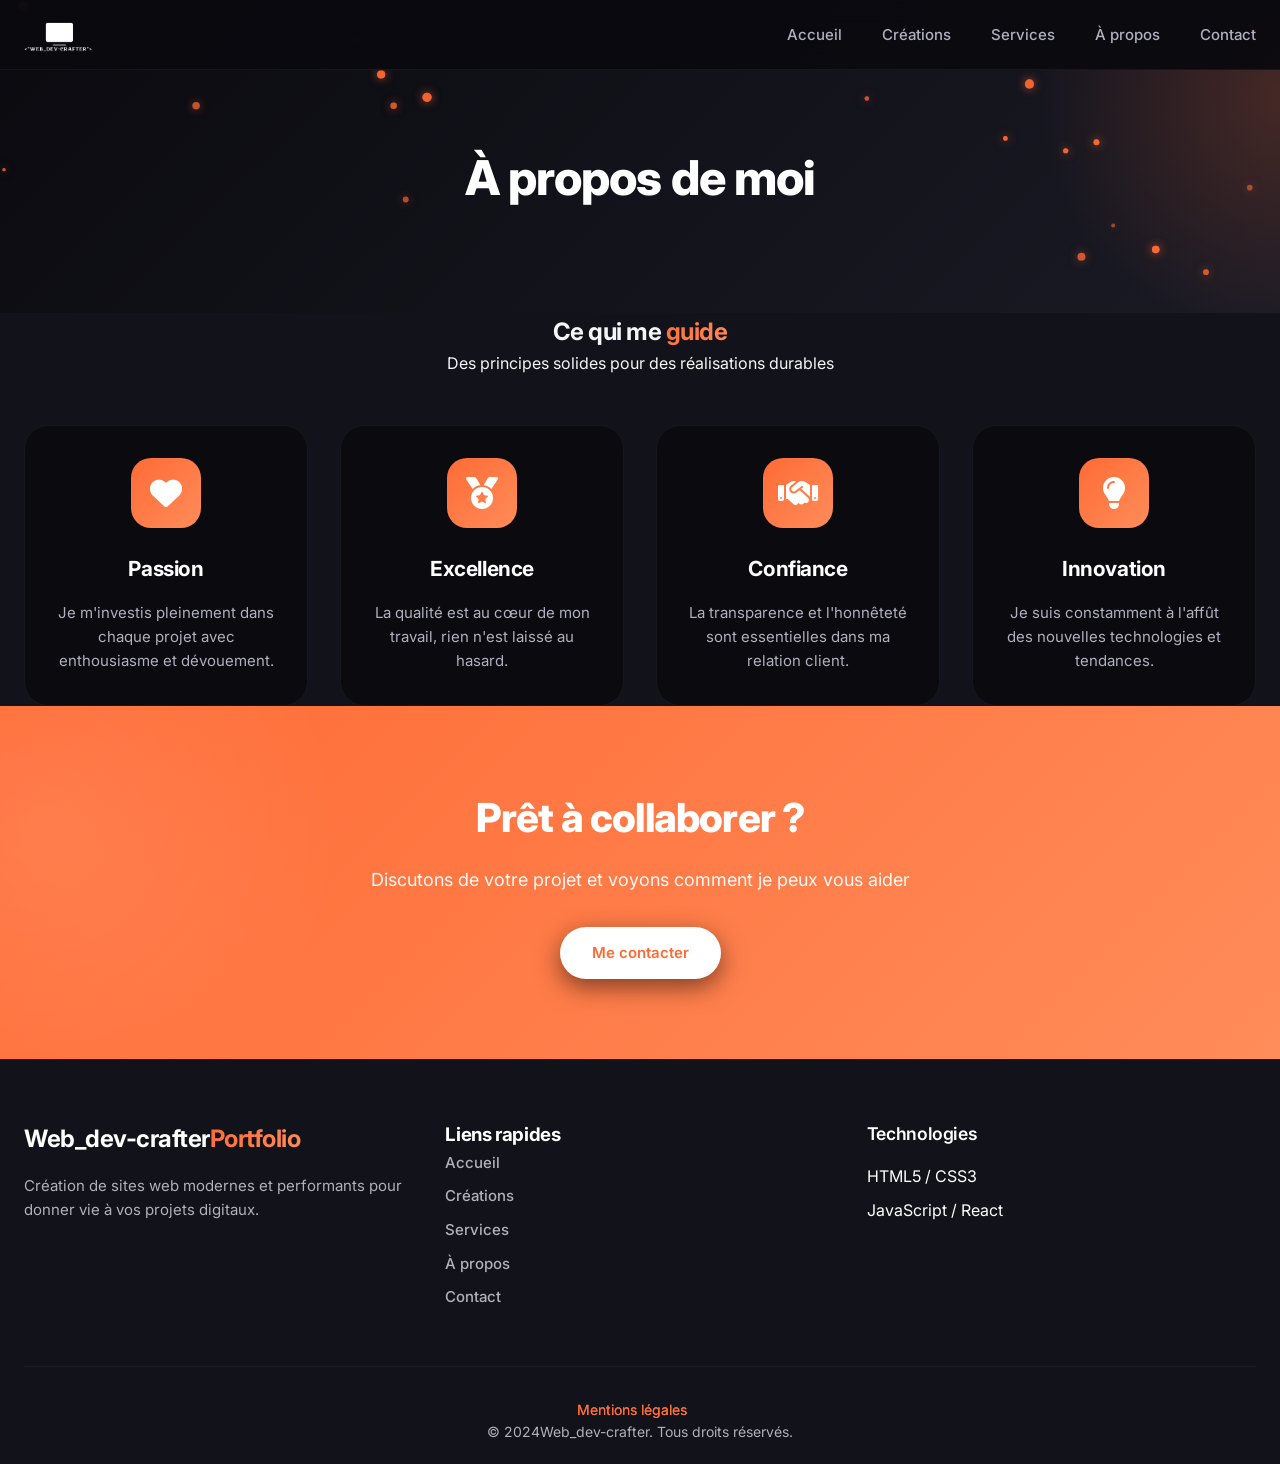
==== commit 619fd770: "Add files via upload" ====
--- a/about.html
+++ b/about.html
@@ -1,41 +1,48 @@
-<!DOCTYPE html>
+ <!DOCTYPE html>
 <html lang="fr">
 <head>
     <meta charset="UTF-8">
     <meta name="viewport" content="width=device-width, initial-scale=1.0">
-    <title>À propos | Développeur Web</title>
+    <title>Portfolio | Développeur Web</title>
     <link rel="stylesheet" href="style.css">
+    <link rel="preconnect" href="https://fonts.googleapis.com">
+<link rel="preconnect" href="https://fonts.gstatic.com" crossorigin>
+<link href="https://fonts.googleapis.com/css2?family=Bitcount+Grid+Double+Ink:wght@100..900&display=swap" rel="stylesheet">
     <link href="https://fonts.googleapis.com/css2?family=Inter:wght@300;400;500;600;700;800&display=swap" rel="stylesheet">
     <link rel="stylesheet" href="https://cdnjs.cloudflare.com/ajax/libs/font-awesome/6.4.0/css/all.min.css">
 </head>
 <body>
-    <!-- Navigation -->
-    <nav class="navbar">
-        <div class="nav-container">
-            <div class="logo">
-                <a href="index.html">Dev<span>Portfolio</span></a>
-            </div>
-            <ul class="nav-menu">
-                <li><a href="index.html" class="nav-link">Accueil</a></li>
-                <li><a href="index.html#creations" class="nav-link">Créations</a></li>
-                <li><a href="index.html#services" class="nav-link">Services</a></li>
-                <li><a href="about.html" class="nav-link active">À propos</a></li>
-               <!--  <li><a href="blog.html" class="nav-link active">Blog</a></li> -->
-                <li><a href="index.html#contact" class="nav-link">Contact</a></li>
-            </ul>
-            <div class="hamburger">
-                <span></span>
-                <span></span>
-                <span></span>
-            </div>
-        </div>
-    </nav>
+    
+  <!-- Navigation -->
+<nav class="navbar">
+    <div class="nav-container">
+        <div class="logo">
+            <a href="index.html">
+                <img src="img/logo (3).png" alt="Logo" class="nav-logo">
+            </a>
+        </div>
+        <ul class="nav-menu">
+            <li><a href="index.html" class="nav-link">Accueil</a></li>
+            <li><a href="creation.html" class="nav-link">Créations</a></li>
+            <li><a href="service.html" class="nav-link">Services</a></li>
+            <li><a href="about.html" class="nav-link">À propos</a></li>
+            <li><a href="contact.html" class="nav-link">Contact</a></li>
+        </ul>
+        <div class="hamburger">
+            <span></span>
+            <span></span>
+            <span></span>
+        </div>
+    </div>
+</nav>
 
     <!-- Page Header -->
     <section class="page-header">
-        <div class="container">
+       <!-- Canvas pour l'effet de particules -->
+<canvas id="particlesCanvas"></canvas>      
+  <div class="container">
             <h1>À propos de moi</h1>
-            <p>Découvrez mon parcours, ma philosophie et mes valeurs</p>
+           <!--  <p>Découvrez mon parcours, ma philosophie et mes valeurs</p> -->
         </div>
     </section>
 
@@ -61,7 +68,7 @@
     <section class="values-section">
         <div class="container">
             <div class="section-header">
-                <div class="section-badge">Mes valeurs</div>
+              
                 <h2>Ce qui me <span class="highlight">guide</span></h2>
                 <p>Des principes solides pour des réalisations durables</p>
             </div>
@@ -211,40 +218,41 @@
         <div class="container">
             <div class="footer-content">
                 <div class="footer-section">
-                    <h3 class="footer-logo">Dev<span>Portfolio</span></h3>
-                    <p class="footer-description">Création de sites web modernes et performants.</p>
-                    <div class="social-links">
+                    <h2 class="footer-logo">Web_dev-crafter<span>Portfolio</span></h2>
+                    <p class="footer-description">
+                        Création de sites web modernes et performants pour donner vie à vos projets digitaux.
+                    </p>
+                 <!--    <div class="social-links">
                         <a href="#"><i class="fab fa-github"></i></a>
                         <a href="#"><i class="fab fa-linkedin-in"></i></a>
                         <a href="#"><i class="fab fa-twitter"></i></a>
                         <a href="#"><i class="fab fa-instagram"></i></a>
-                    </div>
+                    </div> -->
                 </div>
                 <div class="footer-section">
-                    <h4>Liens rapides</h4>
+                    <h3>Liens rapides</h3>
                     <ul>
                         <li><a href="index.html" class="nav-link">Accueil</a></li>
                 <li><a href="creation.html" class="nav-link">Créations</a></li>
                 <li><a href="service.html" class="nav-link">Services</a></li>
                 <li><a href="about.html" class="nav-link">À propos</a></li>
-               <!--  <li><a href="blog.html" class="nav-link active">Blog</a></li> -->
                 <li><a href="contact.html" class="nav-link">Contact</a></li>
                     </ul>
                 </div>
                 <div class="footer-section">
-                    <h4>Contact</h4>
+                    <h4>Technologies</h4>
                     <ul>
-                        <li><i class="fas fa-envelope"></i> contact@devportfolio.fr</li>
-                        <li><i class="fas fa-phone"></i> +33 6 12 34 56 78</li>
-                        <li><i class="fas fa-map-marker-alt"></i> Paris, France</li>
+                        <li>HTML5 / CSS3</li>
+                        <li>JavaScript / React</li>
+                        <!--   <li>PHP / Laravel</li>
+                        <li>Node.js / Express</li>-->
                     </ul>
                 </div>
-             
+              
             </div>
             <div class="footer-bottom">
-                                 <a href="legal.html" class="highlight">Mentions légales</a>
-
-                <p>&copy; 2024 DevPortfolio. Tous droits réservés.</p>
+                 <a href="legal.html" class="highlight">Mentions légales</a>
+                <p>&copy; 2024Web_dev-crafter. Tous droits réservés.</p>
             </div>
         </div>
     </footer>
--- a/style.css
+++ b/style.css
@@ -6,41 +6,111 @@
 }
 
 :root {
-    /* Couleurs */
-    --primary: #667eea;
-    --primary-dark: #5a67d8;
-    --secondary: #764ba2;
-    --dark: #1a1a2e;
-    --light: #f8f9fa;
-    --gray: #6c757d;
+    /* Nouvelle palette - Tons sombres & premium */
+    --primary: #ff6b35;
+    --primary-dark: #e85d2c;
+    --primary-light: #ff8c5a;
+    --secondary: #2d2d3a;
+    --accent: #00d4ff;
+    --accent-dark: #00b8de;
+    --dark: #0a0a0f;
+    --dark-card: #12121a;
+    --dark-hover: #1a1a25;
+    --light: #f5f5f7;
+    --gray: #8e8e9e;
+    --gray-light: #b0b0be;
     --white: #ffffff;
-    --success: #10b981;
-    
-    /* Dégradés */
-    --gradient-primary: linear-gradient(135deg, var(--primary) 0%, var(--secondary) 100%);
-    --gradient-dark: linear-gradient(135deg, var(--dark) 0%, #16213e 100%);
+    --success: #00d68f;
+    --warning: #ffaa00;
+    --danger: #ff4d4d;
+    
+    /* Dégradés modernes */
+    --gradient-primary: linear-gradient(135deg, #ff6b35 0%, #ff8c5a 100%);
+    --gradient-accent: linear-gradient(135deg, #00d4ff 0%, #00b8de 100%);
+    --gradient-dark: linear-gradient(135deg, #0a0a0f 0%, #1a1a25 100%);
+    --gradient-card: linear-gradient(135deg, rgba(255,255,255,0.05) 0%, rgba(255,255,255,0.02) 100%);
+    --gradient-glow: radial-gradient(circle at 50% 50%, rgba(255,107,53,0.15) 0%, transparent 70%);
     
     /* Ombres */
-    --shadow-sm: 0 2px 4px rgba(0,0,0,0.1);
-    --shadow-md: 0 4px 6px rgba(0,0,0,0.1);
-    --shadow-lg: 0 10px 25px rgba(0,0,0,0.1);
-    --shadow-xl: 0 20px 40px rgba(0,0,0,0.15);
+    --shadow-sm: 0 2px 4px rgba(0,0,0,0.3);
+    --shadow-md: 0 4px 12px rgba(0,0,0,0.4);
+    --shadow-lg: 0 8px 24px rgba(0,0,0,0.5);
+    --shadow-xl: 0 12px 36px rgba(0,0,0,0.6);
+    --shadow-glow: 0 0 30px rgba(255,107,53,0.3);
+    --shadow-glow-accent: 0 0 30px rgba(0,212,255,0.2);
     
     /* Transitions */
-    --transition: all 0.3s ease;
+    --transition: all 0.3s cubic-bezier(0.4, 0, 0.2, 1);
+    --transition-slow: all 0.5s cubic-bezier(0.4, 0, 0.2, 1);
 }
 
 body {
     font-family: 'Inter', sans-serif;
     line-height: 1.6;
-    color: var(--dark);
+    color: var(--light);
     overflow-x: hidden;
-}
-
+    background: var(--dark);
+}
+/* Canvas Particules */
+#particlesCanvas {
+    position: fixed;
+    top: 0;
+    left: 0;
+    width: 100%;
+    height: 100%;
+    pointer-events: none;
+    z-index: 0;
+}
+
+/* S'assurer que le contenu est au-dessus des particules */
+.navbar,
+.hero,
+.creations,
+.services,
+.values-section,
+.contact,
+.cta-section,
+.footer,
+.page-header,
+.legal-section {
+    position: relative;
+    z-index: 1;
+}
+
+/* Ajustement pour que le fond reste visible */
+body {
+    background: var(--dark);
+    position: relative;
+}
 .container {
-    max-width: 1200px;
+    max-width: 1280px;
     margin: 0 auto;
-    padding: 0 20px;
+    padding: 0 24px;
+}
+
+/* Typographie personnalisée */
+h1, h2, h3, h4, h5, h6 {
+    font-weight: 700;
+    letter-spacing: -0.02em;
+}
+
+.section-title {
+    font-family: 'Inter', sans-serif;
+    font-size: 2.75rem;
+    font-weight: 800;
+    margin-bottom: 1rem;
+    letter-spacing: -0.03em;
+    background: linear-gradient(135deg, var(--white) 0%, var(--gray-light) 100%);
+    -webkit-background-clip: text;
+    background-clip: text;
+    color: transparent;
+}
+
+.highlight {
+    background: var(--gradient-primary);
+    -webkit-background-clip: text;
+    background-clip: text;
+    color: transparent;
 }
 
 /* Navigation */
@@ -48,64 +118,76 @@
     position: fixed;
     top: 0;
     width: 100%;
-    background: rgba(255, 255, 255, 0.95);
-    backdrop-filter: blur(10px);
-    box-shadow: var(--shadow-sm);
+    background: rgba(10, 10, 15, 0.95);
+    backdrop-filter: blur(20px);
+    border-bottom: 1px solid rgba(255, 255, 255, 0.05);
     z-index: 1000;
     transition: var(--transition);
 }
 
 .navbar.scrolled {
-    background: var(--white);
-    box-shadow: var(--shadow-md);
+    background: rgba(10, 10, 15, 0.98);
+    border-bottom-color: rgba(255, 107, 53, 0.2);
 }
 
 .nav-container {
-    max-width: 1200px;
+    max-width: 1280px;
     margin: 0 auto;
-    padding: 1rem 20px;
+    padding: 0.75rem 24px;
     display: flex;
     justify-content: space-between;
     align-items: center;
 }
 
+.logo {
+    display: flex;
+    align-items: center;
+}
+
 .logo a {
-    font-size: 1.5rem;
-    font-weight: 700;
+    display: flex;
+    align-items: center;
     text-decoration: none;
-    color: var(--dark);
-}
-
-.logo span {
-    background: var(--gradient-primary);
-    -webkit-background-clip: text;
-    background-clip: text;
-    color: transparent;
+}
+
+.nav-logo {
+    height: 45px;
+    width: auto;
+    object-fit: contain;
+    transition: var(--transition);
+    filter: brightness(0) invert(1);
+}
+
+.nav-logo:hover {
+    transform: scale(1.05);
 }
 
 .nav-menu {
     display: flex;
     list-style: none;
-    gap: 2rem;
+    gap: 2.5rem;
 }
 
 .nav-link {
     text-decoration: none;
-    color: var(--dark);
+    color: var(--gray-light);
     font-weight: 500;
     transition: var(--transition);
     position: relative;
+    padding: 0.5rem 0;
+    font-size: 0.9375rem;
 }
 
 .nav-link::after {
     content: '';
     position: absolute;
-    bottom: -5px;
+    bottom: 0;
     left: 0;
     width: 0;
     height: 2px;
     background: var(--gradient-primary);
     transition: var(--transition);
+    border-radius: 2px;
 }
 
 .nav-link:hover::after,
@@ -115,7 +197,7 @@
 
 .nav-link:hover,
 .nav-link.active {
-    color: var(--primary);
+    color: var(--white);
 }
 
 .hamburger {
@@ -126,63 +208,85 @@
 
 .hamburger span {
     width: 25px;
-    height: 3px;
-    background: var(--dark);
+    height: 2px;
+    background: var(--white);
     margin: 3px 0;
     transition: var(--transition);
+    border-radius: 2px;
 }
 
 /* Hero Section */
 .hero {
     min-height: 100vh;
-    background: linear-gradient(135deg, #f5f7fa 0%, #c3cfe2 100%);
+    background: var(--dark);
     display: flex;
     align-items: center;
     padding-top: 80px;
+    position: relative;
+    overflow: hidden;
+}
+
+.hero::before {
+    content: '';
+    position: absolute;
+    top: 0;
+    left: 0;
+    right: 0;
+    bottom: 0;
+    background: radial-gradient(circle at 30% 50%, rgba(255,107,53,0.15) 0%, transparent 50%),
+                radial-gradient(circle at 80% 80%, rgba(0,212,255,0.1) 0%, transparent 50%);
+    pointer-events: none;
 }
 
 .hero-container {
-    max-width: 1200px;
+    max-width: 1280px;
     margin: 0 auto;
-    padding: 0 20px;
+    padding: 0 24px;
     display: grid;
     grid-template-columns: 1fr 1fr;
     gap: 4rem;
     align-items: center;
+    position: relative;
+    z-index: 1;
 }
 
 .hero-badge {
     display: inline-flex;
     align-items: center;
     gap: 0.5rem;
-    background: rgba(102, 126, 234, 0.1);
-    padding: 0.5rem 1rem;
-    border-radius: 50px;
+    background: rgba(255, 107, 53, 0.1);
+    backdrop-filter: blur(10px);
+    padding: 0.5rem 1.25rem;
+    border-radius: 100px;
     margin-bottom: 1.5rem;
+    border: 1px solid rgba(255, 107, 53, 0.2);
 }
 
 .hero-badge i {
     color: var(--primary);
+    font-size: 0.875rem;
+}
+
+.hero-badge span {
+    font-size: 0.875rem;
+    font-weight: 500;
+    color: var(--primary);
 }
 
 .hero-title {
-    font-size: 3rem;
+    font-size: 3.75rem;
     font-weight: 800;
     line-height: 1.2;
     margin-bottom: 1.5rem;
-}
-
-.highlight {
-    background: var(--gradient-primary);
-    -webkit-background-clip: text;
-    background-clip: text;
-    color: transparent;
+    letter-spacing: -0.03em;
+    color: var(--white);
 }
 
 .hero-description {
-    font-size: 1.1rem;
-    color: var(--gray);
+    font-size: 1.125rem;
+    color: var(--gray-light);
     margin-bottom: 2rem;
+    line-height: 1.7;
 }
 
 .hero-buttons {
@@ -195,56 +299,37 @@
     display: inline-flex;
     align-items: center;
     gap: 0.5rem;
-    padding: 0.75rem 1.5rem;
-    border-radius: 50px;
+    padding: 0.875rem 2rem;
+    border-radius: 100px;
     text-decoration: none;
     font-weight: 600;
     transition: var(--transition);
     cursor: pointer;
     border: none;
-    font-size: 1rem;
+    font-size: 0.9375rem;
 }
 
 .btn-primary {
     background: var(--gradient-primary);
     color: var(--white);
+    box-shadow: var(--shadow-md);
 }
 
 .btn-primary:hover {
     transform: translateY(-2px);
-    box-shadow: var(--shadow-lg);
+    box-shadow: var(--shadow-glow);
 }
 
 .btn-secondary {
     background: transparent;
-    color: var(--primary);
-    border: 2px solid var(--primary);
+    color: var(--white);
+    border: 2px solid rgba(255, 255, 255, 0.2);
 }
 
 .btn-secondary:hover {
-    background: var(--primary);
-    color: var(--white);
+    background: rgba(255, 255, 255, 0.1);
     transform: translateY(-2px);
-}
-
-.hero-stats {
-    display: flex;
-    gap: 2rem;
-}
-
-.stat {
-    text-align: center;
-}
-
-.stat-number {
-    font-size: 1.5rem;
-    font-weight: 700;
-    color: var(--primary);
-}
-
-.stat-label {
-    font-size: 0.875rem;
-    color: var(--gray);
+    border-color: var(--primary);
 }
 
 .hero-image {
@@ -254,53 +339,16 @@
 .image-wrapper {
     position: relative;
     width: 100%;
-    max-width: 400px;
+    max-width: 450px;
     margin: 0 auto;
 }
 
 .hero-img {
     width: 100%;
     height: auto;
-    border-radius: 50%;
-    box-shadow: var(--shadow-xl);
-}
-
-.floating-element {
-    position: absolute;
-    width: 50px;
-    height: 50px;
-    background: var(--white);
-    border-radius: 50%;
-    display: flex;
-    align-items: center;
-    justify-content: center;
-    font-size: 1.5rem;
-    box-shadow: var(--shadow-md);
-    animation: float 3s ease-in-out infinite;
-}
-
-.element1 {
-    top: -20px;
-    left: -20px;
-    animation-delay: 0s;
-}
-
-.element2 {
-    bottom: -20px;
-    right: -20px;
-    animation-delay: 0.5s;
-}
-
-.element3 {
-    top: 50%;
-    right: -30px;
-    animation-delay: 1s;
-}
-
-.element4 {
-    bottom: 20%;
-    left: -30px;
-    animation-delay: 1.5s;
+    border-radius: 60px;
+    animation: float 6s ease-in-out infinite;
+    filter: drop-shadow(0 20px 40px rgba(0,0,0,0.4));
 }
 
 @keyframes float {
@@ -308,12 +356,59 @@
     50% { transform: translateY(-20px); }
 }
 
-/* Section Créations */
-.creations {
-    padding: 80px 0;
-    background: var(--white);
-}
-
+.floating-element {
+    position: absolute;
+    width: 55px;
+    height: 55px;
+    background: var(--gradient-primary);
+    border-radius: 20px;
+    display: flex;
+    align-items: center;
+    justify-content: center;
+    font-size: 1.5rem;
+    box-shadow: var(--shadow-lg);
+    animation: floatElement 4s ease-in-out infinite;
+    color: var(--white);
+}
+
+.element1 {
+    top: -25px;
+    left: -25px;
+    animation-delay: 0s;
+    border-radius: 20px;
+    background: var(--gradient-primary);
+}
+
+.element2 {
+    bottom: -25px;
+    right: -25px;
+    animation-delay: 1s;
+    border-radius: 30px 20px 30px 20px;
+    background: var(--gradient-accent);
+}
+
+.element3 {
+    top: 50%;
+    right: -35px;
+    animation-delay: 2s;
+    border-radius: 20px 30px 20px 30px;
+    background: var(--gradient-primary);
+}
+
+.element4 {
+    bottom: 20%;
+    left: -35px;
+    animation-delay: 3s;
+    border-radius: 30px;
+    background: var(--gradient-accent);
+}
+
+@keyframes floatElement {
+    0%, 100% { transform: translateY(0) rotate(0deg); }
+    50% { transform: translateY(-15px) rotate(5deg); }
+}
+
+/* Section Header */
 .section-header {
     text-align: center;
     margin-bottom: 3rem;
@@ -321,54 +416,17 @@
 
 .section-badge {
     display: inline-block;
-    background: var(--gradient-primary);
-    color: var(--white);
-    padding: 0.25rem 1rem;
-    border-radius: 50px;
-    font-size: 0.875rem;
+    background: rgba(255, 107, 53, 0.1);
+    color: var(--primary);
+    padding: 0.375rem 1.25rem;
+    border-radius: 100px;
+    font-size: 0.8125rem;
     font-weight: 600;
     margin-bottom: 1rem;
-}
-
-.section-title {
-    font-size: 2.5rem;
-    font-weight: 700;
-    margin-bottom: 1rem;
-}
-
-.section-description {
-    font-size: 1.1rem;
-    color: var(--gray);
-    max-width: 600px;
-    margin: 0 auto;
-}
-
-.creations-filter {
-    display: flex;
-    justify-content: center;
-    gap: 1rem;
-    margin-bottom: 3rem;
-    flex-wrap: wrap;
-}
-
-.filter-btn {
-    padding: 0.5rem 1.5rem;
-    border: 2px solid var(--primary);
-    background: transparent;
-    color: var(--primary);
-    border-radius: 50px;
-    cursor: pointer;
-    transition: var(--transition);
-    font-weight: 500;
-}
-
-.filter-btn:hover,
-.filter-btn.active {
-    background: var(--gradient-primary);
-    color: var(--white);
-    border-color: transparent;
-}
-
+    border: 1px solid rgba(255, 107, 53, 0.2);
+}
+
+/* Cards */
 .creations-grid {
     display: grid;
     grid-template-columns: repeat(auto-fill, minmax(350px, 1fr));
@@ -376,29 +434,30 @@
 }
 
 .creation-card {
-    background: var(--white);
-    border-radius: 15px;
+    background: var(--dark-card);
+    border-radius: 24px;
     overflow: hidden;
-    box-shadow: var(--shadow-md);
-    transition: var(--transition);
+    transition: var(--transition);
+    border: 1px solid rgba(255, 255, 255, 0.05);
 }
 
 .creation-card:hover {
-    transform: translateY(-5px);
+    transform: translateY(-8px);
+    border-color: rgba(255, 107, 53, 0.3);
     box-shadow: var(--shadow-xl);
 }
 
 .card-image {
     position: relative;
     overflow: hidden;
-    height: 250px;
+    height: 260px;
 }
 
 .card-image img {
     width: 100%;
     height: 100%;
     object-fit: cover;
-    transition: var(--transition);
+    transition: var(--transition-slow);
 }
 
 .creation-card:hover .card-image img {
@@ -411,12 +470,13 @@
     left: 0;
     width: 100%;
     height: 100%;
-    background: rgba(102, 126, 234, 0.9);
+    background: rgba(255, 107, 53, 0.95);
     display: flex;
     align-items: center;
     justify-content: center;
     opacity: 0;
     transition: var(--transition);
+    backdrop-filter: blur(5px);
 }
 
 .creation-card:hover .card-overlay {
@@ -426,8 +486,8 @@
 .card-link {
     background: var(--white);
     color: var(--primary);
-    padding: 0.75rem 1.5rem;
-    border-radius: 50px;
+    padding: 0.875rem 1.75rem;
+    border-radius: 100px;
     text-decoration: none;
     font-weight: 600;
     transition: var(--transition);
@@ -435,68 +495,71 @@
 
 .card-link:hover {
     transform: scale(1.05);
+    background: var(--dark);
+    color: var(--white);
 }
 
 .card-content {
-    padding: 1.5rem;
-}
-
-.card-tags {
-    display: flex;
-    gap: 0.5rem;
-    margin-bottom: 1rem;
-    flex-wrap: wrap;
-}
-
-.tag {
-    background: #f0f0f0;
-    padding: 0.25rem 0.75rem;
-    border-radius: 50px;
-    font-size: 0.75rem;
-    color: var(--gray);
+    padding: 1.75rem;
 }
 
 .card-title {
-    font-size: 1.25rem;
+    font-size: 1.35rem;
     margin-bottom: 0.5rem;
+    font-weight: 700;
+    color: var(--white);
 }
 
 .card-description {
-    color: var(--gray);
-    line-height: 1.5;
-}
-
-/* Services Section */
-.services {
-    padding: 80px 0;
-    background: var(--light);
-}
-
+    color: var(--gray-light);
+    line-height: 1.6;
+    font-size: 0.9375rem;
+}
+
+/* Services Cards */
 .services-grid {
     display: grid;
-    grid-template-columns: repeat(auto-fit, minmax(300px, 1fr));
+    grid-template-columns: repeat(auto-fit, minmax(320px, 1fr));
     gap: 2rem;
 }
 
 .service-card {
-    background: var(--white);
+    background: var(--dark-card);
     padding: 2rem;
-    border-radius: 15px;
-    text-align: center;
-    transition: var(--transition);
-    box-shadow: var(--shadow-md);
+    border-radius: 24px;
+    transition: var(--transition);
+    border: 1px solid rgba(255, 255, 255, 0.05);
+    position: relative;
+    overflow: hidden;
+}
+
+.service-card::before {
+    content: '';
+    position: absolute;
+    top: 0;
+    left: 0;
+    right: 0;
+    height: 3px;
+    background: var(--gradient-primary);
+    transform: scaleX(0);
+    transition: var(--transition);
+}
+
+.service-card:hover::before {
+    transform: scaleX(1);
 }
 
 .service-card:hover {
     transform: translateY(-5px);
-    box-shadow: var(--shadow-xl);
+    border-color: rgba(255, 107, 53, 0.3);
+    box-shadow: var(--shadow-lg);
 }
 
 .service-icon {
     width: 70px;
     height: 70px;
     background: var(--gradient-primary);
-    border-radius: 50%;
+    border-radius: 20px;
     display: flex;
     align-items: center;
     justify-content: center;
@@ -511,11 +574,14 @@
 .service-title {
     font-size: 1.5rem;
     margin-bottom: 1rem;
+    font-weight: 700;
+    color: var(--white);
 }
 
 .service-description {
-    color: var(--gray);
+    color: var(--gray-light);
     margin-bottom: 1.5rem;
+    font-size: 0.9375rem;
 }
 
 .service-features {
@@ -528,68 +594,72 @@
     display: flex;
     align-items: center;
     gap: 0.5rem;
+    font-size: 0.9375rem;
+    color: var(--gray-light);
 }
 
 .service-features i {
     color: var(--success);
 }
 
-/* À propos Section */
-.apropos {
-    padding: 80px 0;
-    background: var(--white);
-}
-
-.apropos-container {
+/* Values Cards */
+.values-section {
+    background: var(--dark-card);
+}
+
+.values-grid {
     display: grid;
-    grid-template-columns: 1fr 1fr;
-    gap: 4rem;
-    align-items: center;
-}
-
-.apropos-image img {
-    width: 100%;
+    grid-template-columns: repeat(auto-fit, minmax(260px, 1fr));
+    gap: 2rem;
+    margin-top: 3rem;
+}
+
+.value-card {
+    background: var(--dark);
+    padding: 2rem;
+    border-radius: 24px;
+    text-align: center;
+    transition: var(--transition);
+    border: 1px solid rgba(255, 255, 255, 0.05);
+}
+
+.value-card:hover {
+    transform: translateY(-5px);
+    border-color: rgba(255, 107, 53, 0.3);
+    box-shadow: var(--shadow-lg);
+}
+
+.value-icon {
+    width: 70px;
+    height: 70px;
+    background: var(--gradient-primary);
     border-radius: 20px;
-    box-shadow: var(--shadow-xl);
-}
-
-.apropos-text {
-    margin-bottom: 1.5rem;
-    color: var(--gray);
-}
-
-.apropos-skills {
-    margin-top: 2rem;
-}
-
-.skill {
+    display: flex;
+    align-items: center;
+    justify-content: center;
+    margin: 0 auto 1.5rem;
+}
+
+.value-icon i {
+    font-size: 2rem;
+    color: var(--white);
+}
+
+.value-card h3 {
+    font-size: 1.3rem;
     margin-bottom: 1rem;
-}
-
-.skill-info {
-    display: flex;
-    justify-content: space-between;
-    margin-bottom: 0.5rem;
-}
-
-.skill-bar {
-    height: 8px;
-    background: #e0e0e0;
-    border-radius: 10px;
-    overflow: hidden;
-}
-
-.skill-progress {
-    height: 100%;
-    background: var(--gradient-primary);
-    border-radius: 10px;
-    transition: width 1s ease;
+    font-weight: 700;
+    color: var(--white);
+}
+
+.value-card p {
+    color: var(--gray-light);
+    font-size: 0.9375rem;
 }
 
 /* Contact Section */
 .contact {
-    padding: 80px 0;
-    background: var(--light);
+    background: var(--dark);
 }
 
 .contact-container {
@@ -605,18 +675,25 @@
 }
 
 .info-card {
-    background: var(--white);
-    padding: 1.5rem;
-    border-radius: 15px;
+    background: var(--dark-card);
+    padding: 1.75rem;
+    border-radius: 24px;
     text-align: center;
-    box-shadow: var(--shadow-md);
+    border: 1px solid rgba(255, 255, 255, 0.05);
+    transition: var(--transition);
+}
+
+.info-card:hover {
+    transform: translateY(-3px);
+    border-color: rgba(255, 107, 53, 0.3);
+    box-shadow: var(--shadow-lg);
 }
 
 .info-icon {
-    width: 50px;
-    height: 50px;
-    background: var(--gradient-primary);
-    border-radius: 50%;
+    width: 55px;
+    height: 55px;
+    background: var(--gradient-primary);
+    border-radius: 18px;
     display: flex;
     align-items: center;
     justify-content: center;
@@ -630,17 +707,20 @@
 
 .info-card h4 {
     margin-bottom: 0.5rem;
+    font-weight: 700;
+    color: var(--white);
 }
 
 .info-card p {
-    color: var(--gray);
+    color: var(--gray-light);
+    font-size: 0.9375rem;
 }
 
 .contact-form {
-    background: var(--white);
-    padding: 2rem;
-    border-radius: 20px;
-    box-shadow: var(--shadow-lg);
+    background: var(--dark-card);
+    padding: 2.5rem;
+    border-radius: 32px;
+    border: 1px solid rgba(255, 255, 255, 0.05);
 }
 
 .form-group {
@@ -651,51 +731,110 @@
 .form-group input,
 .form-group textarea {
     width: 100%;
-    padding: 0.75rem;
-    border: 2px solid #e0e0e0;
-    border-radius: 10px;
+    padding: 0.875rem;
+    border: 2px solid rgba(255, 255, 255, 0.1);
+    border-radius: 16px;
     font-family: inherit;
     transition: var(--transition);
-    background: transparent;
-}
-
-.form-group label {
-    position: absolute;
-    left: 0.75rem;
-    top: 0.75rem;
-    color: var(--gray);
-    transition: var(--transition);
-    pointer-events: none;
+    background: rgba(10, 10, 15, 0.5);
+    font-size: 1rem;
+    color: var(--white);
 }
 
 .form-group input:focus,
 .form-group textarea:focus {
     border-color: var(--primary);
     outline: none;
+    background: rgba(10, 10, 15, 0.8);
+    box-shadow: 0 0 0 3px rgba(255, 107, 53, 0.1);
+}
+
+.form-group label {
+    position: absolute;
+    left: 0.875rem;
+    top: 0.875rem;
+    color: var(--gray-light);
+    transition: var(--transition);
+    pointer-events: none;
+    background: transparent;
+    padding: 0 0.25rem;
 }
 
 .form-group input:focus ~ label,
 .form-group textarea:focus ~ label,
 .form-group input:valid ~ label,
 .form-group textarea:valid ~ label {
-    top: -0.5rem;
-    left: 0.5rem;
+    top: -0.6rem;
+    left: 0.75rem;
     font-size: 0.75rem;
-    background: var(--white);
-    padding: 0 0.25rem;
+    background: var(--dark-card);
     color: var(--primary);
 }
 
 .submit-btn {
     width: 100%;
     justify-content: center;
+    background: var(--gradient-primary);
+    color: var(--white);
+    padding: 1rem;
+    font-size: 1rem;
+}
+
+/* CTA Section */
+.cta-section {
+    padding: 80px 0;
+    background: var(--gradient-primary);
+    color: var(--white);
+    text-align: center;
+    position: relative;
+    overflow: hidden;
+}
+
+.cta-section::before {
+    content: '';
+    position: absolute;
+    top: -50%;
+    left: -20%;
+    width: 600px;
+    height: 600px;
+    background: radial-gradient(circle, rgba(255,255,255,0.1) 0%, transparent 70%);
+    border-radius: 50%;
+}
+
+.cta-content {
+    position: relative;
+    z-index: 1;
+}
+
+.cta-content h2 {
+    font-size: 2.5rem;
+    margin-bottom: 1rem;
+    font-weight: 800;
+}
+
+.cta-content p {
+    font-size: 1.125rem;
+    margin-bottom: 2rem;
+    opacity: 0.95;
+}
+
+.cta-section .btn-primary {
+    background: var(--white);
+    color: var(--primary);
+    box-shadow: var(--shadow-lg);
+}
+
+.cta-section .btn-primary:hover {
+    transform: translateY(-2px);
+    box-shadow: var(--shadow-xl);
 }
 
 /* Footer */
 .footer {
-    background: var(--dark);
+    background: var(--dark-card);
     color: var(--white);
     padding: 60px 0 20px;
+    border-top: 1px solid rgba(255, 255, 255, 0.05);
 }
 
 .footer-content {
@@ -708,6 +847,7 @@
 .footer-logo {
     font-size: 1.5rem;
     margin-bottom: 1rem;
+    font-weight: 700;
 }
 
 .footer-logo span {
@@ -718,8 +858,10 @@
 }
 
 .footer-description {
-    color: #a0a0a0;
+    color: var(--gray-light);
     margin-bottom: 1rem;
+    line-height: 1.6;
+    font-size: 0.9375rem;
 }
 
 .social-links {
@@ -730,23 +872,26 @@
 .social-links a {
     width: 40px;
     height: 40px;
-    background: rgba(255, 255, 255, 0.1);
-    border-radius: 50%;
+    background: rgba(255, 255, 255, 0.05);
+    border-radius: 12px;
     display: flex;
     align-items: center;
     justify-content: center;
-    color: var(--white);
+    color: var(--gray-light);
     transition: var(--transition);
 }
 
 .social-links a:hover {
     background: var(--gradient-primary);
+    color: var(--white);
     transform: translateY(-2px);
 }
 
 .footer-section h4 {
     margin-bottom: 1rem;
     font-size: 1.1rem;
+    font-weight: 600;
+    color: var(--white);
 }
 
 .footer-section ul {
@@ -758,51 +903,151 @@
 }
 
 .footer-section ul li a {
-    color: #a0a0a0;
+    color: var(--gray-light);
     text-decoration: none;
     transition: var(--transition);
+    font-size: 0.9375rem;
 }
 
 .footer-section ul li a:hover {
     color: var(--primary);
-}
-
-.newsletter-form {
-    display: flex;
-    gap: 0.5rem;
-}
-
-.newsletter-form input {
-    flex: 1;
-    padding: 0.5rem;
-    border: none;
-    border-radius: 5px;
-    background: rgba(255, 255, 255, 0.1);
-    color: var(--white);
-}
-
-.newsletter-form button {
-    padding: 0.5rem 1rem;
-    background: var(--gradient-primary);
-    border: none;
-    border-radius: 5px;
-    color: var(--white);
-    cursor: pointer;
-    transition: var(--transition);
-}
-
-.newsletter-form button:hover {
-    transform: translateY(-2px);
 }
 
 .footer-bottom {
     text-align: center;
     padding-top: 2rem;
-    border-top: 1px solid rgba(255, 255, 255, 0.1);
-    color: #a0a0a0;
-}
-
-/* Responsive Design */
+    border-top: 1px solid rgba(255, 255, 255, 0.05);
+    color: var(--gray-light);
+    font-size: 0.875rem;
+}
+
+.footer-bottom .highlight {
+    color: var(--primary);
+    text-decoration: none;
+    margin-right: 1rem;
+}
+
+/* Page Header */
+.page-header {
+    background: var(--gradient-dark);
+    color: var(--white);
+    padding: 140px 0 80px;
+    text-align: center;
+    position: relative;
+    overflow: hidden;
+}
+
+.page-header::before {
+    content: '';
+    position: absolute;
+    top: -50%;
+    right: -20%;
+    width: 500px;
+    height: 500px;
+    background: radial-gradient(circle, rgba(255,107,53,0.2) 0%, transparent 70%);
+    border-radius: 50%;
+}
+
+.page-header h1 {
+    font-size: 3rem;
+    margin-bottom: 1rem;
+    font-weight: 800;
+    position: relative;
+    z-index: 1;
+}
+
+.page-header p {
+    font-size: 1.125rem;
+    opacity: 0.9;
+    position: relative;
+    z-index: 1;
+}
+
+/* Legal Page */
+.legal-section {
+    padding: 120px 0 80px;
+    background: var(--dark);
+}
+
+.legal-header {
+    text-align: center;
+    margin-bottom: 3rem;
+}
+
+.legal-header h1 {
+    font-size: 2.5rem;
+    margin-bottom: 1rem;
+    font-weight: 800;
+    color: var(--white);
+}
+
+.legal-content {
+    max-width: 900px;
+    margin: 0 auto;
+}
+
+.legal-block {
+    margin-bottom: 2.5rem;
+    background: var(--dark-card);
+    padding: 2rem;
+    border-radius: 24px;
+    border: 1px solid rgba(255, 255, 255, 0.05);
+    transition: var(--transition);
+}
+
+.legal-block:hover {
+    border-color: rgba(255, 107, 53, 0.3);
+}
+
+.legal-block h2 {
+    font-size: 1.5rem;
+    margin-bottom: 1rem;
+    color: var(--white);
+    font-weight: 700;
+}
+
+.legal-block p {
+    color: var(--gray-light);
+    line-height: 1.8;
+    margin-bottom: 1rem;
+    font-size: 0.9375rem;
+}
+
+.legal-block ul {
+    margin-left: 2rem;
+    color: var(--gray-light);
+}
+
+.legal-block li {
+    margin-bottom: 0.5rem;
+    font-size: 0.9375rem;
+}
+
+/* Scrollbar personnalisée */
+::-webkit-scrollbar {
+    width: 10px;
+}
+
+::-webkit-scrollbar-track {
+    background: var(--dark);
+}
+
+::-webkit-scrollbar-thumb {
+    background: var(--primary);
+    border-radius: 10px;
+}
+
+::-webkit-scrollbar-thumb:hover {
+    background: var(--primary-dark);
+}
+
+/* Selection */
+::selection {
+    background: var(--primary);
+    color: var(--white);
+}
+
+/* Responsive */
 @media (max-width: 768px) {
     .hamburger {
         display: flex;
@@ -813,13 +1058,14 @@
         left: -100%;
         top: 70px;
         flex-direction: column;
-        background: var(--white);
+        background: var(--dark-card);
         width: 100%;
         text-align: center;
         transition: 0.3s;
-        box-shadow: var(--shadow-md);
+        box-shadow: var(--shadow-lg);
         padding: 2rem 0;
         gap: 1rem;
+        border-bottom: 1px solid rgba(255,107,53,0.2);
     }
     
     .nav-menu.active {
@@ -827,32 +1073,27 @@
     }
     
     .hero-container,
-    .apropos-container,
     .contact-container {
         grid-template-columns: 1fr;
         gap: 2rem;
     }
     
     .hero-title {
-        font-size: 2rem;
-    }
-    
-    .hero-stats {
-        justify-content: center;
+        font-size: 2.5rem;
     }
     
     .hero-buttons {
         justify-content: center;
     }
     
+    .hero-content {
+        text-align: center;
+    }
+    
     .hero-badge {
         margin: 0 auto 1.5rem;
     }
     
-    .hero-content {
-        text-align: center;
-    }
-    
     .section-title {
         font-size: 2rem;
     }
@@ -864,11 +1105,23 @@
     .services-grid {
         grid-template-columns: 1fr;
     }
+    
+    .page-header h1 {
+        font-size: 2rem;
+    }
+    
+    .legal-header h1 {
+        font-size: 1.8rem;
+    }
+    
+    .legal-block {
+        padding: 1.5rem;
+    }
 }
 
 @media (max-width: 480px) {
     .hero-title {
-        font-size: 1.5rem;
+        font-size: 1.8rem;
     }
     
     .hero-buttons {
@@ -879,967 +1132,14 @@
         justify-content: center;
     }
     
-    .creations-filter {
-        gap: 0.5rem;
-    }
-    
-    .filter-btn {
-        padding: 0.25rem 1rem;
-        font-size: 0.875rem;
-    }
-}
-/* ========== PAGES SUPPLEMENTAIRES ========== */
-
-/* Page Header */
-.page-header {
-    background: linear-gradient(135deg, var(--dark) 0%, var(--primary-dark) 100%);
-    color: var(--white);
-    padding: 120px 0 60px;
-    text-align: center;
-}
-
-.page-header h1 {
-    font-size: 3rem;
-    margin-bottom: 1rem;
-}
-
-.page-header p {
-    font-size: 1.1rem;
-    opacity: 0.9;
-}
-
-/* About Page - Story Section */
-.story-section {
-    padding: 80px 0;
-}
-
-.story-grid {
-    display: grid;
-    grid-template-columns: 1fr 1fr;
-    gap: 4rem;
-    align-items: center;
-}
-
-.story-content h2 {
-    font-size: 2.5rem;
-    margin: 1rem 0 1.5rem;
-}
-
-.story-content p {
-    color: var(--gray);
-    margin-bottom: 1.5rem;
-    line-height: 1.8;
-}
-
-.story-image img {
-    width: 100%;
-    border-radius: 20px;
-    box-shadow: var(--shadow-xl);
-}
-
-/* Values Section */
-.values-section {
-    padding: 80px 0;
-    background: var(--light);
-}
-
-.values-grid {
-    display: grid;
-    grid-template-columns: repeat(auto-fit, minmax(250px, 1fr));
-    gap: 2rem;
-    margin-top: 3rem;
-}
-
-.value-card {
-    background: var(--white);
-    padding: 2rem;
-    border-radius: 15px;
-    text-align: center;
-    transition: var(--transition);
-    box-shadow: var(--shadow-md);
-}
-
-.value-card:hover {
-    transform: translateY(-5px);
-    box-shadow: var(--shadow-xl);
-}
-
-.value-icon {
-    width: 70px;
-    height: 70px;
-    background: var(--gradient-primary);
-    border-radius: 50%;
-    display: flex;
-    align-items: center;
-    justify-content: center;
-    margin: 0 auto 1.5rem;
-}
-
-.value-icon i {
-    font-size: 2rem;
-    color: var(--white);
-}
-
-.value-card h3 {
-    font-size: 1.3rem;
-    margin-bottom: 1rem;
-}
-
-.value-card p {
-    color: var(--gray);
-}
-
-/* Timeline Section */
-.timeline-section {
-    padding: 80px 0;
-}
-
-.timeline {
-    position: relative;
-    max-width: 800px;
-    margin: 3rem auto 0;
-}
-
-.timeline::before {
-    content: '';
-    position: absolute;
-    left: 50%;
-    transform: translateX(-50%);
-    width: 2px;
-    height: 100%;
-    background: var(--gradient-primary);
-}
-
-.timeline-item {
-    margin-bottom: 3rem;
-    position: relative;
-}
-
-.timeline-dot {
-    position: absolute;
-    left: 50%;
-    transform: translateX(-50%);
-    width: 20px;
-    height: 20px;
-    background: var(--primary);
-    border-radius: 50%;
-    border: 3px solid var(--white);
-    box-shadow: var(--shadow-md);
-}
-
-.timeline-date {
-    position: absolute;
-    left: calc(50% + 30px);
-    top: -5px;
-    font-weight: 600;
-    color: var(--primary);
-}
-
-.timeline-content {
-    width: calc(50% - 50px);
-    padding: 1.5rem;
-    background: var(--white);
-    border-radius: 15px;
-    box-shadow: var(--shadow-md);
-    margin-left: auto;
-}
-
-.timeline-item:nth-child(even) .timeline-content {
-    margin-left: 0;
-    margin-right: auto;
-}
-
-.timeline-item:nth-child(even) .timeline-date {
-    left: auto;
-    right: calc(50% + 30px);
-}
-
-.timeline-content h3 {
-    margin-bottom: 0.5rem;
-    color: var(--dark);
-}
-
-.timeline-content p {
-    color: var(--gray);
-}
-
-/* Testimonials Section */
-.testimonials-section {
-    padding: 80px 0;
-    background: var(--light);
-}
-
-.testimonials-grid {
-    display: grid;
-    grid-template-columns: repeat(auto-fit, minmax(300px, 1fr));
-    gap: 2rem;
-    margin-top: 3rem;
-}
-
-.testimonial-card {
-    background: var(--white);
-    border-radius: 15px;
-    padding: 2rem;
-    box-shadow: var(--shadow-md);
-    transition: var(--transition);
-}
-
-.testimonial-card:hover {
-    transform: translateY(-5px);
-    box-shadow: var(--shadow-xl);
-}
-
-.testimonial-content i {
-    font-size: 2rem;
-    color: var(--primary);
-    opacity: 0.3;
-    margin-bottom: 1rem;
-}
-
-.testimonial-content p {
-    color: var(--gray);
-    line-height: 1.6;
-    margin-bottom: 1.5rem;
-    font-style: italic;
-}
-
-.testimonial-author {
-    display: flex;
-    align-items: center;
-    gap: 1rem;
-}
-
-.author-img {
-    width: 60px;
-    height: 60px;
-    border-radius: 50%;
-    object-fit: cover;
-}
-
-.author-info h4 {
-    font-size: 1.1rem;
-    margin-bottom: 0.25rem;
-}
-
-.author-info p {
-    font-size: 0.875rem;
-    color: var(--gray);
-}
-
-/* CTA Section */
-.cta-section {
-    padding: 80px 0;
-    background: var(--gradient-primary);
-    color: var(--white);
-    text-align: center;
-}
-
-.cta-content h2 {
-    font-size: 2.5rem;
-    margin-bottom: 1rem;
-}
-
-.cta-content p {
-    font-size: 1.1rem;
-    margin-bottom: 2rem;
-    opacity: 0.9;
-}
-
-.cta-section .btn-primary {
-    background: var(--white);
-    color: var(--primary);
-}
-
-.cta-section .btn-primary:hover {
-    transform: translateY(-2px);
-    box-shadow: var(--shadow-lg);
-}
-
-/* Blog Page Styles */
-.featured-post {
-    padding: 60px 0 40px;
-}
-
-.featured-card {
-    display: grid;
-    grid-template-columns: 1fr 1fr;
-    background: var(--white);
-    border-radius: 20px;
-    overflow: hidden;
-    box-shadow: var(--shadow-lg);
-}
-
-.featured-image {
-    position: relative;
-    overflow: hidden;
-}
-
-.featured-image img {
-    width: 100%;
-    height: 100%;
-    object-fit: cover;
-}
-
-.featured-badge {
-    position: absolute;
-    top: 20px;
-    left: 20px;
-    background: var(--primary);
-    color: var(--white);
-    padding: 0.5rem 1rem;
-    border-radius: 50px;
-    font-size: 0.875rem;
-    font-weight: 600;
-}
-
-.featured-content {
-    padding: 2rem;
-    display: flex;
-    flex-direction: column;
-    justify-content: center;
-}
-
-.featured-content h2 {
-    font-size: 1.8rem;
-    margin: 1rem 0;
-}
-
-.post-meta {
-    display: flex;
-    gap: 1rem;
-    font-size: 0.875rem;
-    color: var(--gray);
-    margin-bottom: 1rem;
-}
-
-.post-meta i {
-    margin-right: 0.25rem;
-}
-
-.btn-read-more {
-    display: inline-flex;
-    align-items: center;
-    gap: 0.5rem;
-    color: var(--primary);
-    text-decoration: none;
-    font-weight: 600;
-    margin-top: 1rem;
-    transition: var(--transition);
-}
-
-.btn-read-more:hover {
-    gap: 0.75rem;
-}
-
-/* Blog Categories */
-.blog-categories {
-    display: flex;
-    justify-content: center;
-    gap: 1rem;
-    margin-bottom: 3rem;
-    flex-wrap: wrap;
-}
-
-.category-btn {
-    padding: 0.5rem 1.5rem;
-    border: 2px solid var(--primary);
-    background: transparent;
-    color: var(--primary);
-    border-radius: 50px;
-    cursor: pointer;
-    transition: var(--transition);
-    font-weight: 500;
-}
-
-.category-btn:hover,
-.category-btn.active {
-    background: var(--gradient-primary);
-    color: var(--white);
-    border-color: transparent;
-}
-
-/* Blog Grid */
-.blog-grid-section {
-    padding: 40px 0 80px;
-}
-
-.blog-grid {
-    display: grid;
-    grid-template-columns: repeat(auto-fill, minmax(350px, 1fr));
-    gap: 2rem;
-}
-
-.blog-card {
-    background: var(--white);
-    border-radius: 15px;
-    overflow: hidden;
-    box-shadow: var(--shadow-md);
-    transition: var(--transition);
-}
-
-.blog-card:hover {
-    transform: translateY(-5px);
-    box-shadow: var(--shadow-xl);
-}
-
-.blog-image {
-    position: relative;
-    height: 250px;
-    overflow: hidden;
-}
-
-.blog-image img {
-    width: 100%;
-    height: 100%;
-    object-fit: cover;
-    transition: var(--transition);
-}
-
-.blog-card:hover .blog-image img {
-    transform: scale(1.1);
-}
-
-.blog-category {
-    position: absolute;
-    bottom: 15px;
-    left: 15px;
-    background: var(--gradient-primary);
-    color: var(--white);
-    padding: 0.25rem 1rem;
-    border-radius: 50px;
-    font-size: 0.75rem;
-    font-weight: 600;
-}
-
-.blog-content {
-    padding: 1.5rem;
-}
-
-.blog-content h3 {
-    font-size: 1.25rem;
-    margin: 0.5rem 0;
-    line-height: 1.4;
-}
-
-/* Pagination */
-.pagination {
-    display: flex;
-    justify-content: center;
-    gap: 0.5rem;
-    margin-top: 3rem;
-}
-
-.page-link {
-    padding: 0.5rem 1rem;
-    border: 2px solid #e0e0e0;
-    border-radius: 10px;
-    text-decoration: none;
-    color: var(--dark);
-    transition: var(--transition);
-}
-
-.page-link:hover,
-.page-link.active {
-    background: var(--gradient-primary);
-    color: var(--white);
-    border-color: transparent;
-}
-
-.page-link.next {
-    display: inline-flex;
-    align-items: center;
-    gap: 0.5rem;
-}
-
-/* Newsletter Section */
-.newsletter-section {
-    padding: 80px 0;
-    background: var(--light);
-}
-
-.newsletter-wrapper {
-    text-align: center;
-    max-width: 600px;
-    margin: 0 auto;
-}
-
-.newsletter-icon {
-    width: 80px;
-    height: 80px;
-    background: var(--gradient-primary);
-    border-radius: 50%;
-    display: flex;
-    align-items: center;
-    justify-content: center;
-    margin: 0 auto 1.5rem;
-}
-
-.newsletter-icon i {
-    font-size: 2.5rem;
-    color: var(--white);
-}
-
-.newsletter-wrapper h2 {
-    font-size: 2rem;
-    margin-bottom: 1rem;
-}
-
-.newsletter-wrapper p {
-    color: var(--gray);
-    margin-bottom: 2rem;
-}
-
-.newsletter-form-large {
-    display: flex;
-    gap: 1rem;
-}
-
-.newsletter-form-large input {
-    flex: 1;
-    padding: 1rem;
-    border: 2px solid #e0e0e0;
-    border-radius: 10px;
-    font-size: 1rem;
-}
-
-/* Article Page Styles */
-.article-page {
-    padding-top: 80px;
-}
-
-.article-header {
-    background: linear-gradient(135deg, var(--dark) 0%, var(--primary-dark) 100%);
-    color: var(--white);
-    padding: 80px 0 60px;
-}
-
-.article-category {
-    display: inline-block;
-    background: rgba(255, 255, 255, 0.2);
-    padding: 0.25rem 1rem;
-    border-radius: 50px;
-    font-size: 0.875rem;
-    margin-bottom: 1rem;
-}
-
-.article-header h1 {
-    font-size: 2.5rem;
-    max-width: 800px;
-    margin-bottom: 1.5rem;
-}
-
-.article-meta {
-    display: flex;
-    justify-content: space-between;
-    align-items: center;
-    flex-wrap: wrap;
-    gap: 1rem;
-}
-
-.author {
-    display: flex;
-    align-items: center;
-    gap: 1rem;
-}
-
-.author img {
-    width: 50px;
-    height: 50px;
-    border-radius: 50%;
-}
-
-.author div {
-    display: flex;
-    flex-direction: column;
-}
-
-.author span:first-child {
-    font-weight: 600;
-}
-
-.author span:last-child {
-    font-size: 0.875rem;
-    opacity: 0.8;
-}
-
-.meta-info {
-    display: flex;
-    gap: 1rem;
-    font-size: 0.875rem;
-}
-
-.article-featured-image {
-    margin-top: -50px;
-}
-
-.article-featured-image img {
-    width: 100%;
-    max-width: 1000px;
-    height: auto;
-    margin: 0 auto;
-    display: block;
-    border-radius: 20px;
-    box-shadow: var(--shadow-xl);
-}
-
-.article-content {
-    display: grid;
-    grid-template-columns: 2fr 1fr;
-    gap: 3rem;
-    padding: 60px 20px;
-    max-width: 1200px;
-}
-
-.article-body {
-    max-width: 800px;
-}
-
-.article-body .lead {
-    font-size: 1.2rem;
-    color: var(--dark);
-    font-weight: 500;
-    margin-bottom: 2rem;
-    line-height: 1.6;
-}
-
-.article-body h2 {
-    font-size: 1.8rem;
-    margin: 2rem 0 1rem;
-}
-
-.article-body h3 {
-    font-size: 1.4rem;
-    margin: 1.5rem 0 1rem;
-}
-
-.article-body p {
-    color: var(--gray);
-    line-height: 1.8;
-    margin-bottom: 1.5rem;
-}
-
-.article-body ul {
-    margin: 1rem 0 1.5rem 2rem;
-    color: var(--gray);
-}
-
-.article-body li {
-    margin-bottom: 0.5rem;
-}
-
-.article-body blockquote {
-    background: var(--light);
-    border-left: 4px solid var(--primary);
-    padding: 1.5rem;
-    margin: 2rem 0;
-    font-style: italic;
-    border-radius: 10px;
-}
-
-.article-body blockquote i {
-    color: var(--primary);
-    margin-right: 0.5rem;
-}
-
-.article-tags {
-    display: flex;
-    gap: 0.5rem;
-    flex-wrap: wrap;
-    margin: 2rem 0;
-}
-
-.article-tags .tag {
-    background: var(--light);
-    padding: 0.5rem 1rem;
-}
-
-.share-section {
-    display: flex;
-    align-items: center;
-    gap: 1rem;
-    padding: 1.5rem 0;
-    border-top: 1px solid #e0e0e0;
-    border-bottom: 1px solid #e0e0e0;
-    margin: 2rem 0;
-}
-
-.share-links {
-    display: flex;
-    gap: 1rem;
-}
-
-.share-links a {
-    width: 40px;
-    height: 40px;
-    background: var(--light);
-    border-radius: 50%;
-    display: flex;
-    align-items: center;
-    justify-content: center;
-    color: var(--primary);
-    transition: var(--transition);
-}
-
-.share-links a:hover {
-    background: var(--gradient-primary);
-    color: var(--white);
-}
-
-/* Sidebar Widgets */
-.article-sidebar {
-    position: sticky;
-    top: 100px;
-    align-self: start;
-}
-
-.sidebar-widget {
-    background: var(--white);
-    border-radius: 15px;
-    padding: 1.5rem;
-    margin-bottom: 1.5rem;
-    box-shadow: var(--shadow-md);
-}
-
-.sidebar-widget h3 {
-    font-size: 1.2rem;
-    margin-bottom: 1rem;
-    padding-bottom: 0.5rem;
-    border-bottom: 2px solid var(--primary);
-}
-
-.author-widget {
-    text-align: center;
-}
-
-.author-widget img {
-    width: 100px;
-    height: 100px;
-    border-radius: 50%;
-    margin-bottom: 1rem;
-}
-
-.author-widget .social-links {
-    justify-content: center;
-    margin-top: 1rem;
-}
-
-.recent-posts {
-    list-style: none;
-}
-
-.recent-posts li {
-    margin-bottom: 0.75rem;
-}
-
-.recent-posts a {
-    color: var(--gray);
-    text-decoration: none;
-    transition: var(--transition);
-}
-
-.recent-posts a:hover {
-    color: var(--primary);
-}
-
-.sidebar-newsletter input {
-    width: 100%;
-    padding: 0.75rem;
-    border: 2px solid #e0e0e0;
-    border-radius: 10px;
-    margin-bottom: 1rem;
-}
-
-.sidebar-newsletter button {
-    width: 100%;
-}
-
-/* Comments Section */
-.comments-section {
-    max-width: 800px;
-    margin: 0 auto;
-    padding: 60px 20px;
-}
-
-.comments-section h3 {
-    font-size: 1.8rem;
-    margin-bottom: 2rem;
-}
-
-.comments-list {
-    margin-bottom: 3rem;
-}
-
-.comment {
-    display: flex;
-    gap: 1rem;
-    margin-bottom: 2rem;
-    padding-bottom: 2rem;
-    border-bottom: 1px solid #e0e0e0;
-}
-
-.comment img {
-    width: 50px;
-    height: 50px;
-    border-radius: 50%;
-}
-
-.comment-content {
-    flex: 1;
-}
-
-.comment-content h4 {
-    font-size: 1.1rem;
-    margin-bottom: 0.25rem;
-}
-
-.comment-date {
-    font-size: 0.75rem;
-    color: var(--gray);
-}
-
-.comment-content p {
-    margin: 0.5rem 0;
-    color: var(--gray);
-}
-
-.reply-btn {
-    background: none;
-    border: none;
-    color: var(--primary);
-    cursor: pointer;
-    font-size: 0.875rem;
-    font-weight: 500;
-}
-
-.comment-form h4 {
-    font-size: 1.3rem;
-    margin-bottom: 1.5rem;
-}
-
-.comment-form .form-row {
-    display: grid;
-    grid-template-columns: 1fr 1fr;
-    gap: 1rem;
-    margin-bottom: 1rem;
-}
-
-.comment-form input,
-.comment-form textarea {
-    width: 100%;
-    padding: 0.75rem;
-    border: 2px solid #e0e0e0;
-    border-radius: 10px;
-    font-family: inherit;
-}
-
-.comment-form textarea {
-    resize: vertical;
-}
-
-/* Legal Page */
-.legal-section {
-    padding: 120px 0 80px;
-}
-
-.legal-header {
-    text-align: center;
-    margin-bottom: 3rem;
-}
-
-.legal-header h1 {
-    font-size: 2.5rem;
-    margin-bottom: 1rem;
-}
-
-.legal-content {
-    max-width: 900px;
-    margin: 0 auto;
-}
-
-.legal-block {
-    margin-bottom: 2.5rem;
-}
-
-.legal-block h2 {
-    font-size: 1.5rem;
-    margin-bottom: 1rem;
-    color: var(--dark);
-}
-
-.legal-block p {
-    color: var(--gray);
-    line-height: 1.8;
-    margin-bottom: 1rem;
-}
-
-.legal-block ul {
-    margin-left: 2rem;
-    color: var(--gray);
-}
-
-.legal-block li {
-    margin-bottom: 0.5rem;
-}
-
-/* Responsive Adjustments */
-@media (max-width: 768px) {
-    .story-grid,
-    .featured-card,
-    .article-content {
-        grid-template-columns: 1fr;
-    }
-    
-    .timeline::before {
-        left: 30px;
-    }
-    
-    .timeline-dot {
-        left: 30px;
-    }
-    
-    .timeline-date {
-        left: 70px;
-        top: -20px;
-    }
-    
-    .timeline-content {
-        width: calc(100% - 70px);
-        margin-left: 70px !important;
-    }
-    
-    .timeline-item:nth-child(even) .timeline-date {
-        left: 70px;
-        right: auto;
-    }
-    
-    .article-header h1 {
-        font-size: 1.8rem;
-    }
-    
-    .article-meta {
-        flex-direction: column;
-        align-items: flex-start;
-    }
-    
-    .comment-form .form-row {
-        grid-template-columns: 1fr;
-    }
-    
-    .newsletter-form-large {
-        flex-direction: column;
-    }
-}
-
-@media (max-width: 480px) {
-    .blog-grid {
-        grid-template-columns: 1fr;
-    }
-    
-    .page-header h1 {
-        font-size: 2rem;
-    }
-    
-    .legal-header h1 {
-        font-size: 1.8rem;
-    }
+    .floating-element {
+        width: 40px;
+        height: 40px;
+        font-size: 1.2rem;
+    }
+    
+    .element1 { top: -15px; left: -15px; }
+    .element2 { bottom: -15px; right: -15px; }
+    .element3 { right: -20px; }
+    .element4 { left: -20px; }
 }
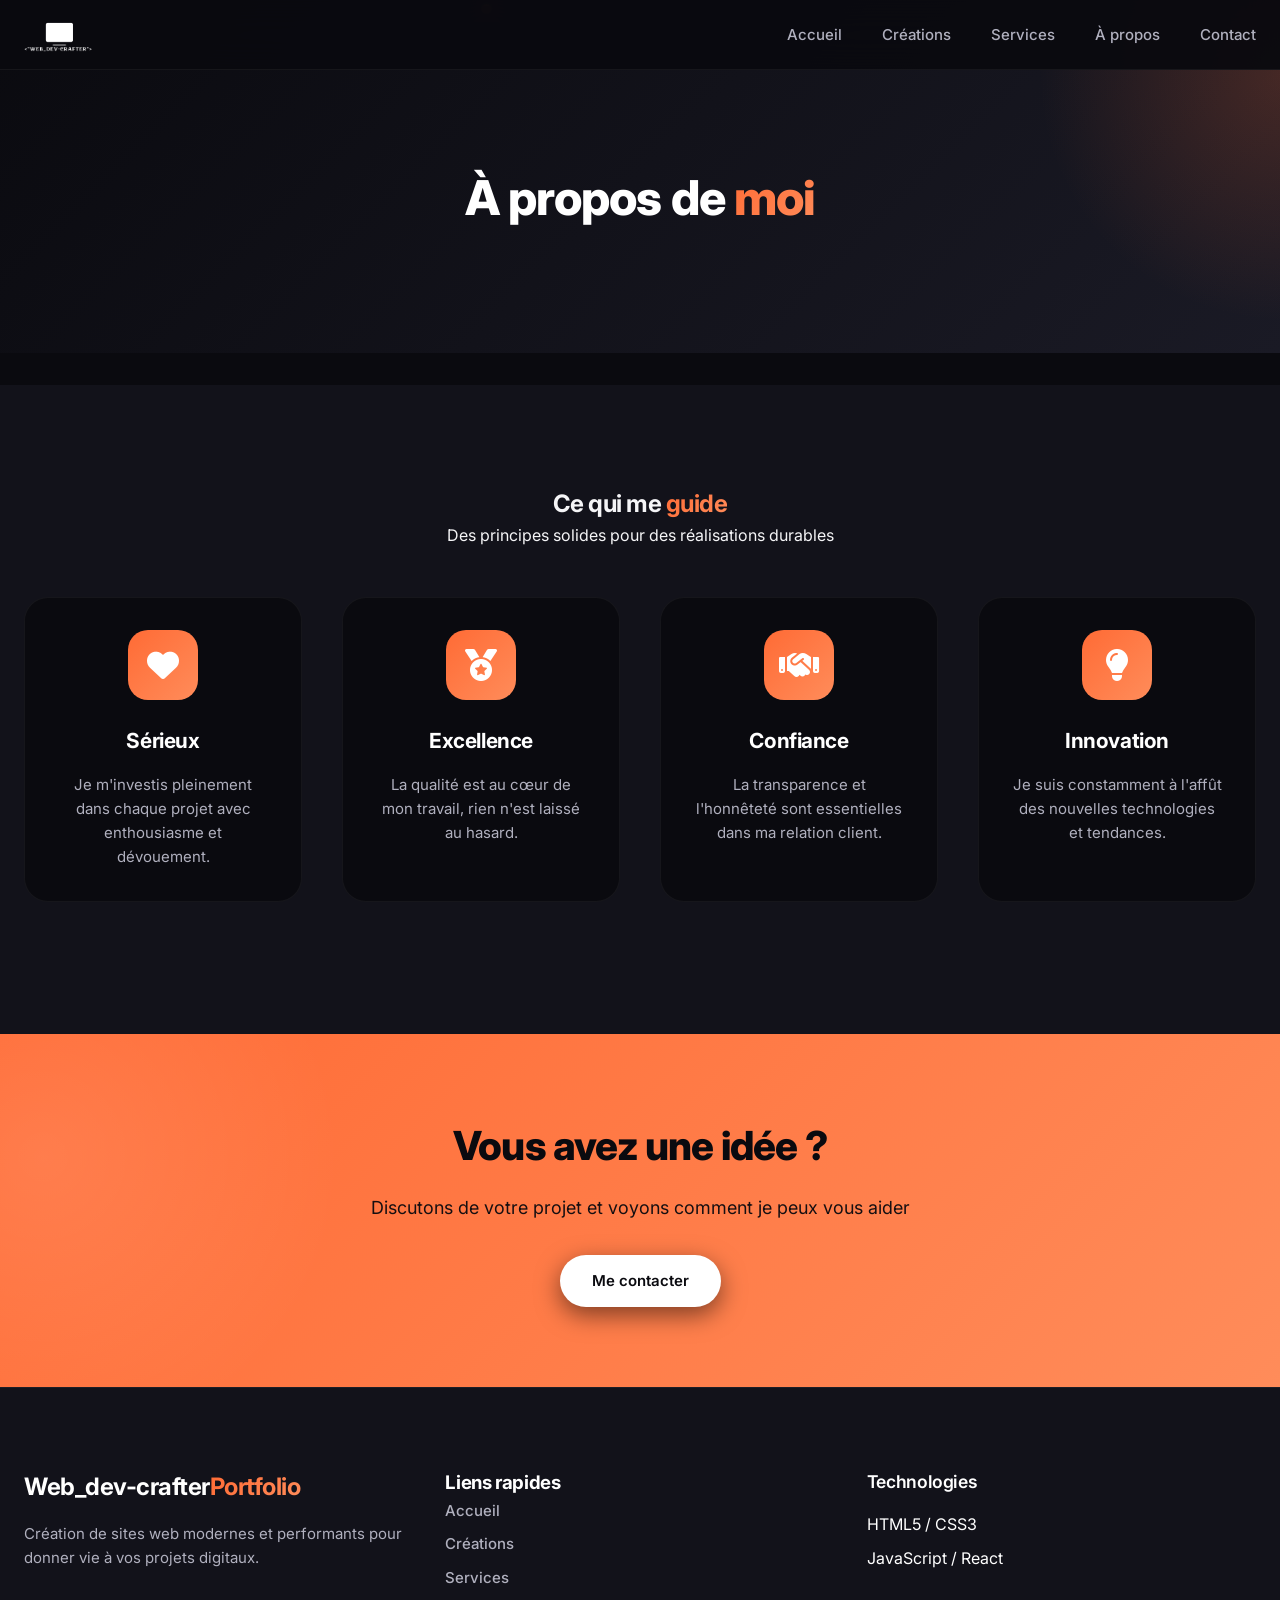
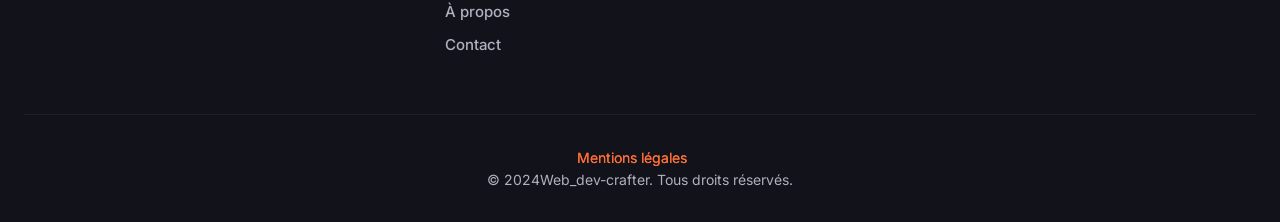
==== commit a7abb44e: "Add files via upload" ====
--- a/about.html
+++ b/about.html
@@ -41,7 +41,7 @@
        <!-- Canvas pour l'effet de particules -->
 <canvas id="particlesCanvas"></canvas>      
   <div class="container">
-            <h1>À propos de moi</h1>
+            <h1>À propos de <span class="highlight">moi</span></h1>
            <!--  <p>Découvrez mon parcours, ma philosophie et mes valeurs</p> -->
         </div>
     </section>
@@ -77,7 +77,7 @@
                     <div class="value-icon">
                         <i class="fas fa-heart"></i>
                     </div>
-                    <h3>Passion</h3>
+                    <h3>Sérieux</h3>
                     <p>Je m'investis pleinement dans chaque projet avec enthousiasme et dévouement.</p>
                 </div>
                 <div class="value-card">
@@ -206,7 +206,7 @@
     <section class="cta-section">
         <div class="container">
             <div class="cta-content">
-                <h2>Prêt à collaborer ?</h2>
+                <h2>Vous avez une idée ?</h2>
                 <p>Discutons de votre projet et voyons comment je peux vous aider</p>
                 <a href="contact.html" class="btn btn-primary">Me contacter</a>
             </div>
--- a/style.css
+++ b/style.css
@@ -280,6 +280,7 @@
     margin-bottom: 1.5rem;
     letter-spacing: -0.03em;
     color: var(--white);
+    
 }
 
 .hero-description {
@@ -311,7 +312,7 @@
 
 .btn-primary {
     background: var(--gradient-primary);
-    color: var(--white);
+    color: var(--dark);
     box-shadow: var(--shadow-md);
 }
 
@@ -368,7 +369,7 @@
     font-size: 1.5rem;
     box-shadow: var(--shadow-lg);
     animation: floatElement 4s ease-in-out infinite;
-    color: var(--white);
+    color: var(--dark);
 }
 
 .element1 {
@@ -784,7 +785,7 @@
 .cta-section {
     padding: 80px 0;
     background: var(--gradient-primary);
-    color: var(--white);
+    color: var(--dark);
     text-align: center;
     position: relative;
     overflow: hidden;
@@ -820,7 +821,7 @@
 
 .cta-section .btn-primary {
     background: var(--white);
-    color: var(--primary);
+    color: var(--dark);
     box-shadow: var(--shadow-lg);
 }
 
@@ -1142,4 +1143,141 @@
     .element2 { bottom: -15px; right: -15px; }
     .element3 { right: -20px; }
     .element4 { left: -20px; }
+}
+/* Espacement général des sections */
+.creations,
+.services,
+.values-section,
+.contact {
+    padding: 100px 0;
+}
+
+/* Espacement spécifique pour la dernière section avant le footer */
+.creations:last-of-type,
+.services:last-of-type,
+.values-section:last-of-type,
+.contact:last-of-type {
+    padding-bottom: 120px;
+}
+
+/* Marge supplémentaire pour la section Créations */
+.creations {
+    margin-bottom: 0;
+    padding-bottom: 100px;
+}
+
+/* Espacement du footer */
+.footer {
+    background: var(--dark-card);
+    color: var(--white);
+    padding: 80px 0 30px;
+    border-top: 1px solid rgba(255, 255, 255, 0.05);
+    margin-top: 0;
+}
+
+
+
+/* Grille des cards avec meilleur espacement */
+.creations-grid {
+    display: grid;
+    grid-template-columns: repeat(auto-fill, minmax(350px, 1fr));
+    gap: 2.5rem;
+    margin-bottom: 2rem;
+}
+
+/* Services grid */
+.services-grid {
+    display: grid;
+    grid-template-columns: repeat(auto-fit, minmax(320px, 1fr));
+    gap: 2.5rem;
+    margin-bottom: 2rem;
+}
+
+/* Values grid */
+.values-grid {
+    display: grid;
+    grid-template-columns: repeat(auto-fit, minmax(260px, 1fr));
+    gap: 2.5rem;
+    margin-top: 3rem;
+    margin-bottom: 2rem;
+}
+
+/* Page Header - espacement */
+.page-header {
+    background: var(--gradient-dark);
+    color: var(--white);
+    padding: 160px 0 100px;
+    text-align: center;
+    position: relative;
+    overflow: hidden;
+    margin-bottom: 2rem;
+}
+
+/* Legal section */
+.legal-section {
+    padding: 140px 0 120px;
+    background: var(--dark);
+    min-height: calc(100vh - 400px);
+}
+
+/* Hero section - ajustement */
+.hero {
+    min-height: 100vh;
+    background: var(--dark);
+    display: flex;
+    align-items: center;
+    padding: 100px 0 80px;
+    position: relative;
+    overflow: hidden;
+}
+
+/* Ajustements responsifs */
+@media (max-width: 768px) {
+    .creations,
+    .services,
+    .values-section,
+    .contact {
+        padding: 60px 0;
+    }
+    
+    .creations:last-of-type,
+    .services:last-of-type,
+    .values-section:last-of-type,
+    .contact:last-of-type {
+        padding-bottom: 80px;
+    }
+    
+    .cta-section {
+        padding: 60px 0;
+        margin: 40px 0 0;
+    }
+    
+    .page-header {
+        padding: 120px 0 60px;
+    }
+    
+    .legal-section {
+        padding: 100px 0 80px;
+    }
+}
+/* Espaceur optionnel */
+.spacer {
+    height: 60px;
+}
+
+.spacer-sm {
+    height: 30px;
+}
+
+.spacer-lg {
+    height: 100px;
+}
+
+@media (max-width: 768px) {
+    .spacer {
+        height: 40px;
+    }
+    .spacer-lg {
+        height: 60px;
+    }
 }
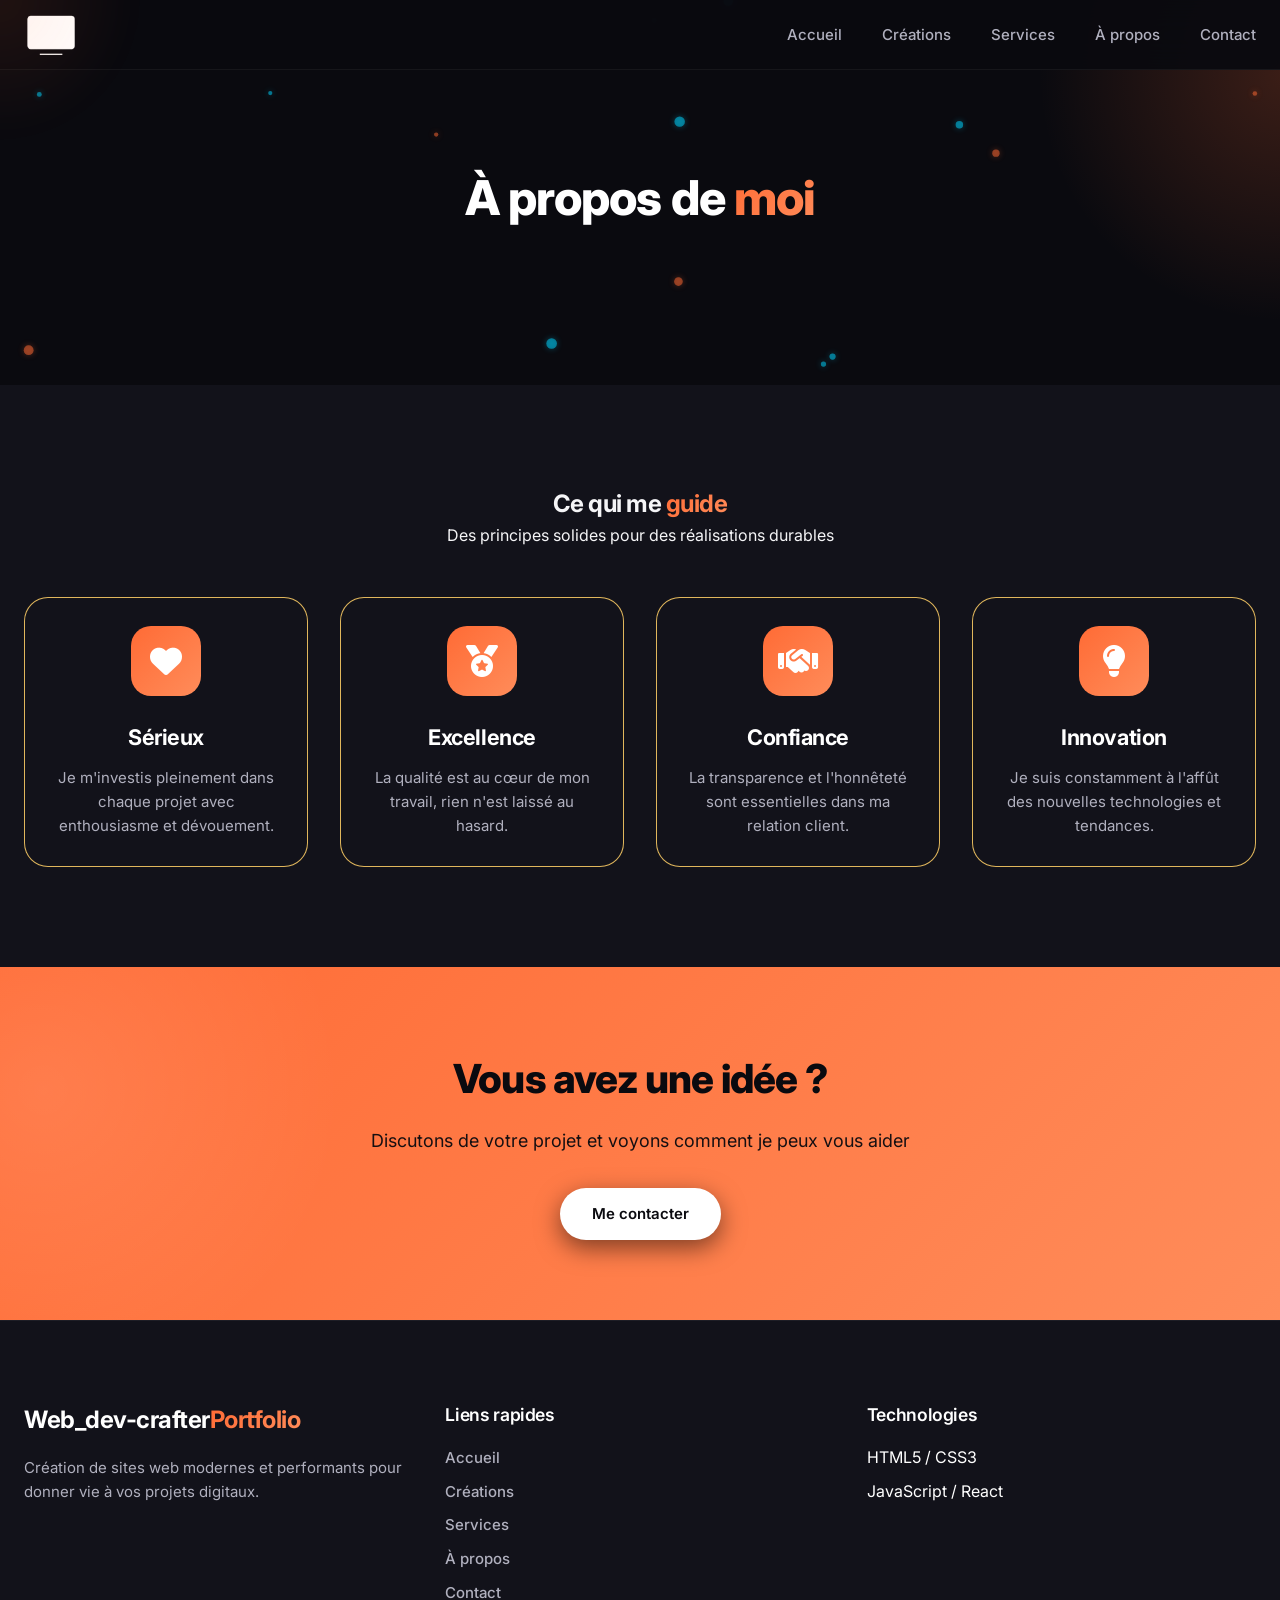
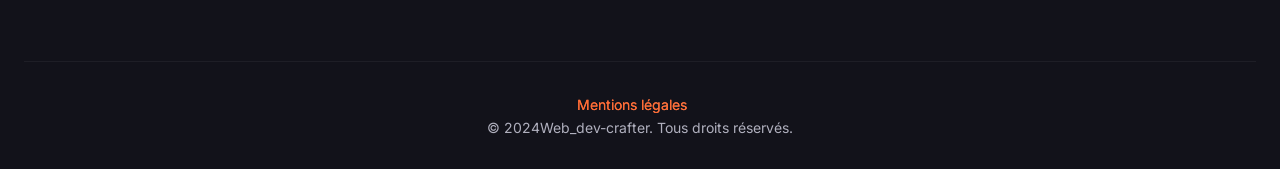
==== commit 0cfb95e6: "Add files via upload" ====
--- a/about.html
+++ b/about.html
@@ -4,7 +4,7 @@
     <meta charset="UTF-8">
     <meta name="viewport" content="width=device-width, initial-scale=1.0">
     <title>Portfolio | Développeur Web</title>
-    <link rel="stylesheet" href="style.css">
+<link rel="stylesheet" href="../css/main.min.css">   
     <link rel="preconnect" href="https://fonts.googleapis.com">
 <link rel="preconnect" href="https://fonts.gstatic.com" crossorigin>
 <link href="https://fonts.googleapis.com/css2?family=Bitcount+Grid+Double+Ink:wght@100..900&display=swap" rel="stylesheet">
@@ -12,7 +12,8 @@
     <link rel="stylesheet" href="https://cdnjs.cloudflare.com/ajax/libs/font-awesome/6.4.0/css/all.min.css">
 </head>
 <body>
-    
+    <div id="cursor-glow"></div>
+
   <!-- Navigation -->
 <nav class="navbar">
     <div class="nav-container">
--- a/css/main.min.css
+++ b/css/main.min.css
@@ -0,0 +1 @@
+*{margin:0;padding:0;box-sizing:border-box}h1,h2,h3,h4,h5,h6{font-weight:700;letter-spacing:-0.02em}.section-title{font-family:"Inter",sans-serif;font-size:2.75rem;font-weight:800;margin-bottom:1rem;letter-spacing:-0.03em;background:linear-gradient(135deg, #ffffff 0%, #b0b0be 100%);-webkit-background-clip:text;background-clip:text;color:rgba(0,0,0,0)}.highlight{background:linear-gradient(135deg, #ff6b35 0%, #ff8c5a 100%);-webkit-background-clip:text;background-clip:text;color:rgba(0,0,0,0)}::-webkit-scrollbar{width:10px}::-webkit-scrollbar-track{background:#0a0a0f}::-webkit-scrollbar-thumb{background:#ff6b35;border-radius:10px}::-webkit-scrollbar-thumb:hover{background:#e85d2c}::-moz-selection{background:#ff6b35;color:#fff}::selection{background:#ff6b35;color:#fff}body{font-family:"Inter",sans-serif;line-height:1.6;color:#f5f5f7;overflow-x:hidden;background:#0a0a0f;position:relative}#particlesCanvas{position:fixed;top:0;left:0;width:100%;height:100%;pointer-events:none;z-index:0}.navbar,.hero,.creations,.services,.values-section,.contact,.cta-section,.footer,.page-header,.legal-section{position:relative;z-index:1}.container{max-width:1280px;margin:0 auto;padding:0 24px}.hero{min-height:100vh;background:#0a0a0f;display:flex;align-items:center;padding:100px 0 80px;position:relative;overflow:hidden}.hero::before{content:"";position:absolute;top:0;left:0;right:0;bottom:0;background:radial-gradient(circle at 30% 50%, rgba(255, 107, 53, 0.1) 0%, transparent 50%),radial-gradient(circle at 80% 80%, rgba(0, 212, 255, 0.021) 0%, transparent 50%);pointer-events:none}.hero-container{max-width:1280px;margin:0 auto;padding:0 24px;display:grid;grid-template-columns:1fr 1fr;gap:4rem;align-items:center;position:relative;z-index:1}@media(max-width: 768px){.hero-container{grid-template-columns:1fr;gap:2rem}}@media(max-width: 768px){.hero-content{text-align:center}}.hero-badge{display:inline-flex;align-items:center;gap:.5rem;background:rgba(255,107,53,.1);backdrop-filter:blur(10px);padding:.5rem 1.25rem;border-radius:100px;margin-bottom:1.5rem;border:1px solid rgba(255,107,53,.2)}@media(max-width: 768px){.hero-badge{margin:0 auto 1.5rem}}.hero-badge i{color:#ff6b35;font-size:.875rem}.hero-badge span{font-size:.875rem;font-weight:500;color:#ff6b35}.hero-title{font-size:3.75rem;font-weight:800;line-height:1.2;margin-bottom:1.5rem;letter-spacing:-0.03em;color:#fff}@media(max-width: 768px){.hero-title{font-size:2.5rem}}@media(max-width: 480px){.hero-title{font-size:1.8rem}}.hero-description{font-size:1.125rem;color:#b0b0be;margin-bottom:2rem;line-height:1.7}.hero-buttons{display:flex;gap:1rem;margin-bottom:2rem}@media(max-width: 768px){.hero-buttons{justify-content:center}}@media(max-width: 480px){.hero-buttons{flex-direction:column}}.hero-image{position:relative}.image-wrapper{position:relative;width:100%;max-width:450px;margin:0 auto}.hero-img{width:100%;height:auto;border-radius:60px;filter:drop-shadow(0 20px 40px rgba(134, 5, 255, 0.658))}.floating-element{position:absolute;width:55px;height:55px;background:linear-gradient(135deg, #ff6b35 0%, #ff8c5a 100%);border-radius:20px;display:flex;align-items:center;justify-content:center;font-size:1.5rem;box-shadow:0px 0px 50px rgba(255,107,53,.5);animation:floatElement 4s ease-in-out infinite;color:#0a0a0f}@media(max-width: 480px){.floating-element{width:40px;height:40px;font-size:1.2rem}}.element1{top:-25px;left:-25px;animation-delay:0s;border-radius:20px;background:linear-gradient(135deg, #ff6b35 0%, #ff8c5a 100%)}@media(max-width: 480px){.element1{top:-15px;left:-15px}}.element2{bottom:-25px;right:-25px;animation-delay:1s;border-radius:30px 20px 30px 20px;background:linear-gradient(135deg, #00d4ff 0%, #00b8de 100%)}@media(max-width: 480px){.element2{bottom:-15px;right:-15px}}.element3{top:50%;right:-35px;animation-delay:2s;border-radius:20px 30px 20px 30px;background:linear-gradient(135deg, #ff6b35 0%, #ff8c5a 100%)}@media(max-width: 480px){.element3{right:-20px}}.element4{bottom:20%;left:-35px;animation-delay:3s;border-radius:30px;background:linear-gradient(135deg, #00d4ff 0%, #00b8de 100%)}@media(max-width: 480px){.element4{left:-20px}}@keyframes floatElement{0%,100%{transform:translateY(0) rotate(0deg)}50%{transform:translateY(-15px) rotate(5deg)}}.css-logo-alt{position:relative;width:100%;max-width:380px;aspect-ratio:1/.85;margin:0 auto;perspective:800px}.code-window{position:relative;width:100%;height:100%;background:rgba(18,18,26,.8);backdrop-filter:blur(8px);border-radius:20px;border:1px solid rgba(255,107,53,.5);box-shadow:0px 0px 50px rgba(255,107,53,.5),inset 0 0 20px rgba(255,107,53,.1);overflow:hidden;transition:all .5s cubic-bezier(0.4, 0, 0.2, 1);transform-style:preserve-3d;transform:rotateY(2deg) rotateX(2deg)}.code-window:hover{transform:rotateY(0deg) rotateX(0deg) scale(1.02);border-color:rgba(0,212,255,.6);box-shadow:0 0 35px rgba(255,107,53,.4)}.code-window:hover .blinking-cursor{animation:blink .8s step-end infinite}.window-bar{background:rgba(0,0,0,.5);padding:12px 16px;display:flex;gap:8px;border-bottom:1px solid rgba(255,107,53,.3)}.dot{width:12px;height:12px;border-radius:50%}.dot.red{background:#ff5f56}.dot.yellow{background:#ffbd2e}.dot.green{background:#27c93f}.code-lines{padding:20px;font-family:"Courier New",monospace;font-size:.9rem;color:#b0b0be}.code-lines .line{margin-bottom:12px;display:flex;align-items:center;gap:6px;flex-wrap:wrap}.code-lines .line span{color:#ff6b35;font-weight:600}.code-lines .line:nth-child(2) span{color:#00d4ff}.code-lines .cursor-line{margin-top:16px;display:flex;align-items:center;gap:4px}.code-lines .cursor-line .blinking-cursor{background:#ff6b35;width:10px;height:18px;display:inline-block;animation:blink 1s step-end infinite;margin-left:4px}.terminal-glow{position:absolute;top:0;left:0;width:100%;height:100%;background:radial-gradient(circle at 50% 30%, rgba(0, 212, 255, 0.1), transparent 70%);border-radius:20px;pointer-events:none;z-index:2}@keyframes blink{0%,100%{opacity:1}50%{opacity:0}}@media(max-width: 768px){.code-lines{padding:12px;font-size:.7rem}.code-lines .line{margin-bottom:8px}.window-bar{padding:8px 12px}}.footer{background:#12121a;color:#fff;padding:80px 0 30px;border-top:1px solid hsla(0,0%,100%,.05);margin-top:0}.footer-content{display:grid;grid-template-columns:repeat(auto-fit, minmax(250px, 1fr));gap:2rem;margin-bottom:3rem}.footer-logo{font-size:1.5rem;margin-bottom:1rem;font-weight:700}.footer-logo span{background:linear-gradient(135deg, #ff6b35 0%, #ff8c5a 100%);-webkit-background-clip:text;background-clip:text;color:rgba(0,0,0,0)}.footer-description{color:#b0b0be;margin-bottom:1rem;line-height:1.6;font-size:.9375rem}.social-links{display:flex;gap:1rem}.social-links a{width:40px;height:40px;background:hsla(0,0%,100%,.05);border-radius:12px;display:flex;align-items:center;justify-content:center;color:#b0b0be;transition:all .3s cubic-bezier(0.4, 0, 0.2, 1)}.social-links a:hover{background:linear-gradient(135deg, #ff6b35 0%, #ff8c5a 100%);color:#fff;transform:translateY(-2px)}.footer-section h3,.footer-section h4{margin-bottom:1rem;font-size:1.1rem;font-weight:600;color:#fff}.footer-section ul{list-style:none}.footer-section ul li{margin-bottom:.5rem}.footer-section ul li a{color:#b0b0be;text-decoration:none;transition:all .3s cubic-bezier(0.4, 0, 0.2, 1);font-size:.9375rem}.footer-section ul li a:hover{color:#ff6b35}.footer-bottom{text-align:center;padding-top:2rem;border-top:1px solid hsla(0,0%,100%,.05);color:#b0b0be;font-size:.875rem}.footer-bottom .highlight{color:#ff6b35;text-decoration:none;margin-right:1rem}.section-header{text-align:center;margin-bottom:3rem}.section-badge{display:inline-block;background:#70250a;color:#ff6b35;padding:.375rem 1.25rem;border-radius:100px;font-size:.8125rem;font-weight:600;margin-bottom:1rem;border:1px solid rgba(255,107,53,.2)}.creations,.services{padding:100px 0}@media(max-width: 768px){.creations,.services{padding:60px 0}}.values-section{background:#12121a;padding:100px 0}.cta-section{padding:80px 0;background:linear-gradient(135deg, #ff6b35 0%, #ff8c5a 100%);color:#0a0a0f;text-align:center;position:relative;overflow:hidden}.cta-section::before{content:"";position:absolute;top:-50%;left:-20%;width:600px;height:600px;background:radial-gradient(circle, rgba(255, 255, 255, 0.1) 0%, transparent 70%);border-radius:50%}.cta-section .btn-primary{background:#fff;color:#0a0a0f;box-shadow:0 8px 24px rgba(0,0,0,.5)}.cta-section .btn-primary:hover{transform:translateY(-2px);box-shadow:0 12px 36px rgba(0,0,0,.6)}.cta-content{position:relative;z-index:1}.cta-content h2{font-size:2.5rem;margin-bottom:1rem;font-weight:800}.cta-content p{font-size:1.125rem;margin-bottom:2rem;opacity:.95}.page-header{color:#fff;padding:160px 0 100px;text-align:center;position:relative;overflow:hidden;margin-bottom:2rem}@media(max-width: 768px){.page-header{padding:120px 0 60px}}.page-header::before{content:"";position:absolute;top:-50%;right:-20%;width:500px;height:500px;background:radial-gradient(circle, rgba(255, 107, 53, 0.2) 0%, transparent 70%);border-radius:50%}.page-header h1{font-size:3rem;margin-bottom:1rem;font-weight:800;position:relative;z-index:1}@media(max-width: 768px){.page-header h1{font-size:2rem}}.page-header p{font-size:1.125rem;opacity:.9;position:relative;z-index:1}.btn{display:inline-flex;align-items:center;gap:.5rem;padding:.875rem 2rem;border-radius:100px;text-decoration:none;font-weight:600;transition:all .3s cubic-bezier(0.4, 0, 0.2, 1);cursor:pointer;border:none;font-size:.9375rem}.btn-primary{background:linear-gradient(135deg, #ff6b35 0%, #ff8c5a 100%);color:#0a0a0f;box-shadow:0 4px 12px rgba(0,0,0,.4)}.btn-primary:hover{transform:translateY(-2px);box-shadow:0px 0px 50px rgba(255,107,53,.5)}.btn-secondary{background:rgba(0,0,0,0);color:#fff;border:2px solid hsla(0,0%,100%,.2)}.btn-secondary:hover{background:hsla(0,0%,100%,.1);transform:translateY(-2px);border-color:#ff6b35}.creation-card,.service-card,.value-card,.info-card,.legal-block{background:#12121a;border-radius:24px;overflow:hidden;transition:all .3s cubic-bezier(0.4, 0, 0.2, 1);border:1px solid rgba(252,204,101,.884);position:relative}.creation-card:hover,.service-card:hover,.value-card:hover,.info-card:hover,.legal-block:hover{transform:translateY(-8px);border-color:#ff6b35;box-shadow:0px 0px 50px rgba(255,107,53,.5)}.creation-card::before,.service-card::before,.value-card::before,.info-card::before,.legal-block::before{content:"";position:absolute;top:0;left:0;right:0;height:3px;background:linear-gradient(135deg, #ff6b35 0%, #ff8c5a 100%);transform:scaleX(0);transition:all .3s cubic-bezier(0.4, 0, 0.2, 1);border-radius:24px 24px 0 0}.creation-card:hover::before,.service-card:hover::before,.value-card:hover::before,.info-card:hover::before,.legal-block:hover::before{transform:scaleX(1)}.card-content,.service-card,.value-card,.info-card,.legal-block{padding:1.75rem}.card-title,.service-title,.value-card h3,.info-card h4,.legal-block h2{font-size:1.35rem;margin-bottom:.75rem;font-weight:700;color:#fff}.card-description,.service-description,.value-card p,.info-card p,.legal-block p{color:#b0b0be;line-height:1.6;font-size:.9375rem}.service-icon,.value-icon,.info-icon{width:70px;height:70px;background:linear-gradient(135deg, #ff6b35 0%, #ff8c5a 100%);border-radius:20px;display:flex;align-items:center;justify-content:center;margin:0 auto 1.5rem;transition:all .3s cubic-bezier(0.4, 0, 0.2, 1)}.service-icon i,.value-icon i,.info-icon i{font-size:2rem;color:#fff}.creation-card:hover .service-icon,.creation-card:hover .value-icon,.creation-card:hover .info-icon,.service-card:hover .service-icon,.service-card:hover .value-icon,.service-card:hover .info-icon,.value-card:hover .service-icon,.value-card:hover .value-icon,.value-card:hover .info-icon,.info-card:hover .service-icon,.info-card:hover .value-icon,.info-card:hover .info-icon{transform:scale(1.05);box-shadow:0px 0px 50px rgba(255,107,53,.5)}.card-image{position:relative;overflow:hidden;height:260px}.card-image img{width:100%;height:100%;-o-object-fit:cover;object-fit:cover;transition:all .5s cubic-bezier(0.4, 0, 0.2, 1)}.creation-card:hover .card-image img{transform:scale(1.1)}.card-overlay{position:absolute;top:0;left:0;width:100%;height:100%;background:rgba(192,123,20,.671);display:flex;align-items:center;justify-content:center;opacity:0;transition:all .3s cubic-bezier(0.4, 0, 0.2, 1);backdrop-filter:blur(3px)}.creation-card:hover .card-overlay{opacity:1}.card-link{background:#0a0a0f;color:#fff;padding:.875rem 1.75rem;border-radius:100px;text-decoration:none;font-weight:600;transition:all .3s cubic-bezier(0.4, 0, 0.2, 1)}.card-link:hover{transform:scale(1.1);background:#fff;color:#000}.service-features{list-style:none;text-align:left;margin-top:1rem}.service-features li{margin-bottom:.5rem;display:flex;align-items:center;gap:.5rem;font-size:.9375rem;color:#b0b0be}.service-features li i{color:#00d68f}.value-card{text-align:center}.creations-grid{display:grid;gap:2rem;grid-template-columns:repeat(auto-fill, minmax(350px, 1fr))}.services-grid{display:grid;gap:2rem;grid-template-columns:repeat(auto-fill, minmax(320px, 1fr))}.values-grid{display:grid;gap:2rem;grid-template-columns:repeat(auto-fill, minmax(280px, 1fr))}.contact-info{display:grid;gap:1.5rem;grid-template-columns:1fr}.navbar{position:fixed;top:0;width:100%;background:rgba(10,10,15,.95);backdrop-filter:blur(20px);border-bottom:1px solid hsla(0,0%,100%,.05);z-index:1000;transition:all .3s cubic-bezier(0.4, 0, 0.2, 1)}.navbar.scrolled{background:rgba(10,10,15,.98);border-bottom-color:rgba(255,107,53,.2)}.nav-container{max-width:1280px;margin:0 auto;padding:.75rem 24px;display:flex;justify-content:space-between;align-items:center}.logo{display:flex;align-items:center}.logo a{display:flex;align-items:center;text-decoration:none}.nav-logo{height:45px;width:auto;-o-object-fit:contain;object-fit:contain;transition:all .3s cubic-bezier(0.4, 0, 0.2, 1);filter:brightness(0) invert(1)}.nav-logo:hover{transform:scale(1.05)}.nav-menu{display:flex;list-style:none;gap:2.5rem}@media(max-width: 768px){.nav-menu{position:fixed;left:-100%;top:70px;flex-direction:column;background:#12121a;width:100%;text-align:center;transition:.3s;box-shadow:0 8px 24px rgba(0,0,0,.5);padding:2rem 0;gap:1rem;border-bottom:1px solid rgba(255,107,53,.2)}.nav-menu.active{left:0}}.nav-link{text-decoration:none;color:#b0b0be;font-weight:500;transition:all .3s cubic-bezier(0.4, 0, 0.2, 1);position:relative;padding:.5rem 0;font-size:.9375rem}.nav-link::after{content:"";position:absolute;bottom:0;left:0;width:0;height:2px;background:linear-gradient(135deg, #ff6b35 0%, #ff8c5a 100%);transition:all .3s cubic-bezier(0.4, 0, 0.2, 1);border-radius:2px}.nav-link:hover::after,.nav-link.active::after{width:100%}.nav-link:hover,.nav-link.active{color:#fff}.hamburger{display:none;flex-direction:column;cursor:pointer}@media(max-width: 768px){.hamburger{display:flex}}.hamburger span{width:25px;height:2px;background:#fff;margin:3px 0;transition:all .3s cubic-bezier(0.4, 0, 0.2, 1);border-radius:2px}.form-group{position:relative;margin-bottom:2rem}.form-group input,.form-group textarea{width:100%;padding:.875rem;border:2px solid hsla(0,0%,100%,.1);border-radius:16px;font-family:inherit;transition:all .3s cubic-bezier(0.4, 0, 0.2, 1);background:rgba(10,10,15,.5);font-size:1rem;color:#fff}.form-group input:focus,.form-group textarea:focus{border-color:#ff6b35;outline:none;background:rgba(10,10,15,.8);box-shadow:0 0 0 3px rgba(255,107,53,.1)}.form-group label{position:absolute;left:.875rem;top:.875rem;color:#b0b0be;transition:all .3s cubic-bezier(0.4, 0, 0.2, 1);pointer-events:none;background:rgba(0,0,0,0);padding:0 .25rem}.form-group input:focus~label,.form-group textarea:focus~label,.form-group input:valid~label,.form-group textarea:valid~label{top:-0.6rem;left:.75rem;font-size:.75rem;background:#12121a;color:#ff6b35}.submit-btn{width:100%;justify-content:center;background:linear-gradient(135deg, #ff6b35 0%, #ff8c5a 100%);color:#fff;padding:1rem;font-size:1rem}#cursor-glow{position:fixed;top:0;left:0;width:280px;height:280px;background:radial-gradient(circle, rgba(255, 107, 53, 0.2) 0%, rgba(255, 107, 53, 0) 70%);border-radius:50%;pointer-events:none;z-index:9999;transform:translate(-50%, -50%);transition:transform .08s cubic-bezier(0.2, 0.9, 0.4, 1.1);will-change:transform;filter:blur(12px);opacity:.5}.contact{background:#0a0a0f;padding:100px 0}.contact-container{display:grid;grid-template-columns:1fr 2fr;gap:3rem}@media(max-width: 768px){.contact-container{grid-template-columns:1fr}}.contact-form{background:#12121a;padding:2.5rem;border-radius:32px;border:1px solid hsla(0,0%,100%,.05)}.legal-section{padding:140px 0 120px;background:#0a0a0f;min-height:calc(100vh - 400px)}@media(max-width: 768px){.legal-section{padding:100px 0 80px}}.legal-header{text-align:center;margin-bottom:3rem}.legal-header h1{font-size:2.5rem;margin-bottom:1rem;font-weight:800;color:#fff}@media(max-width: 768px){.legal-header h1{font-size:1.8rem}}.legal-content{max-width:900px;margin:0 auto}.legal-block ul{margin-left:2rem;color:#b0b0be;margin-top:1rem}.legal-block li{margin-bottom:.5rem;font-size:.9375rem}@media(max-width: 768px){.legal-block{padding:1.5rem}}/*# sourceMappingURL=main.min.css.map */
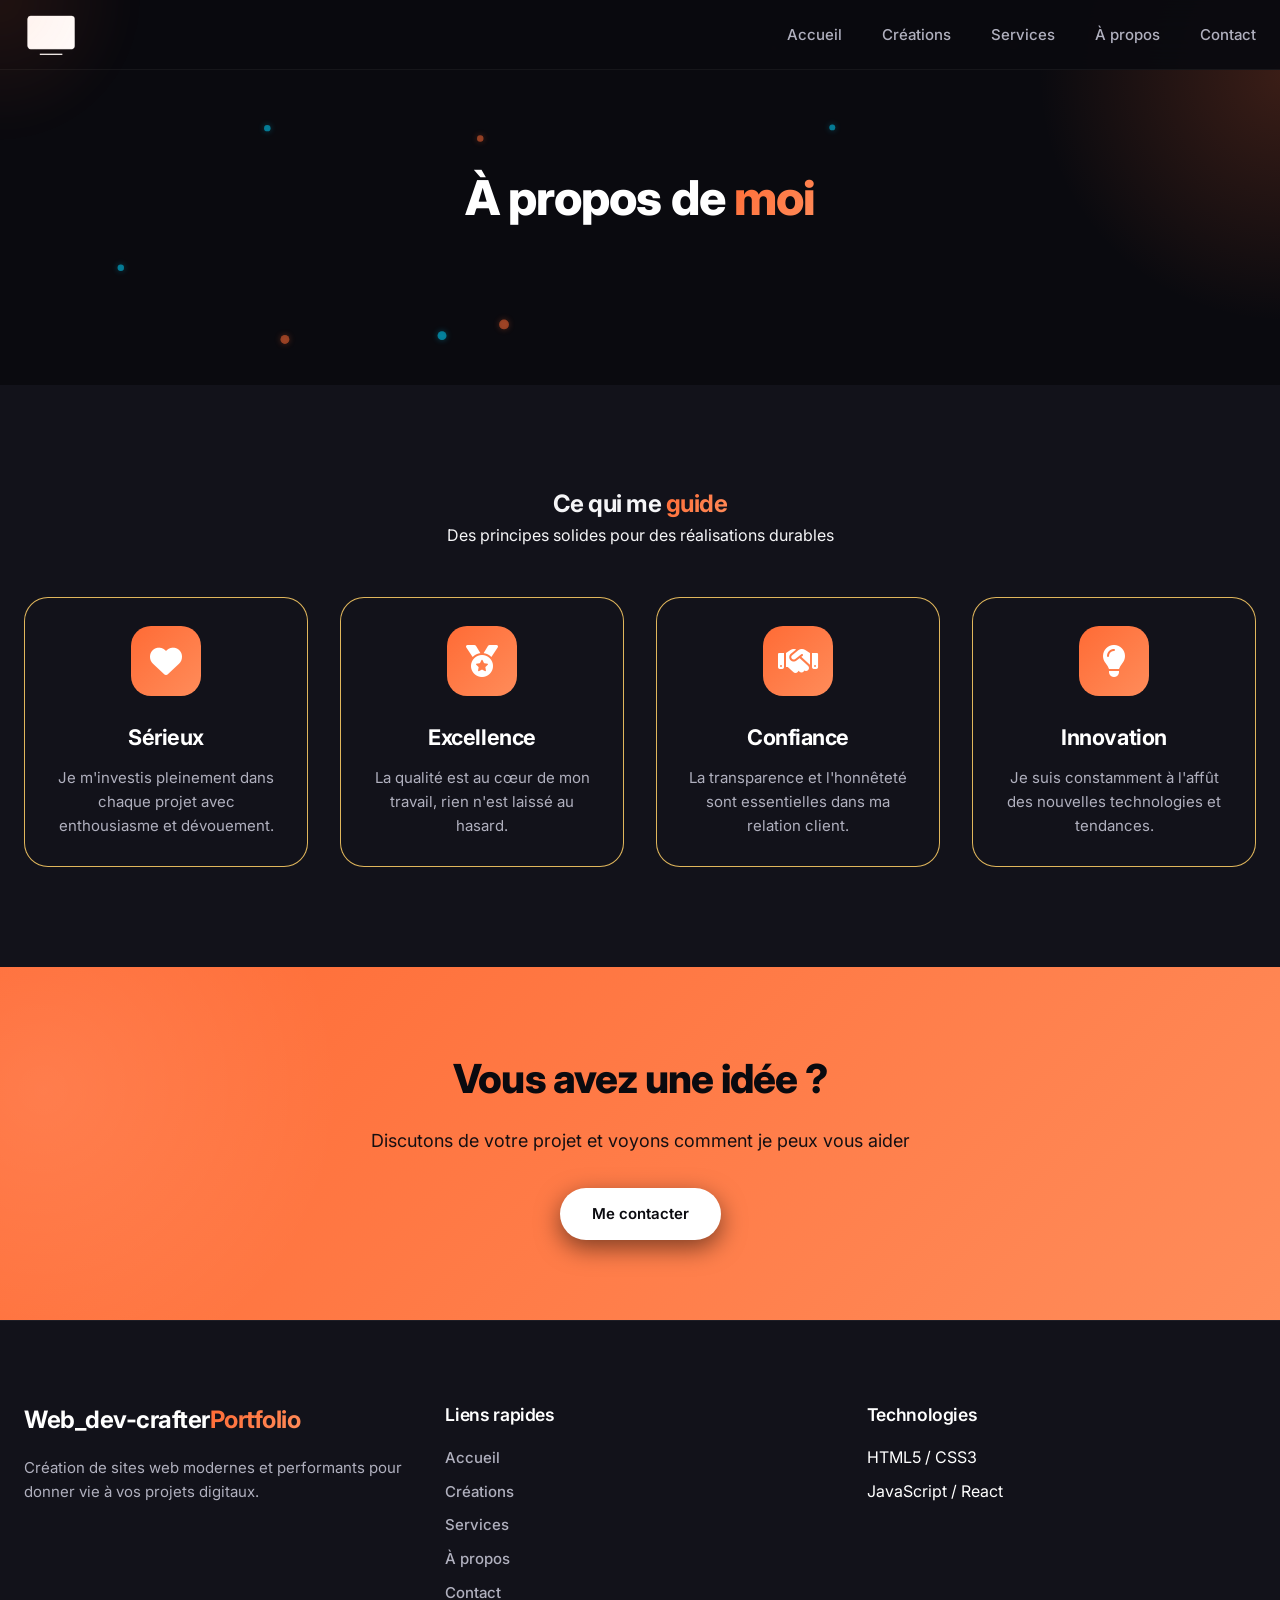
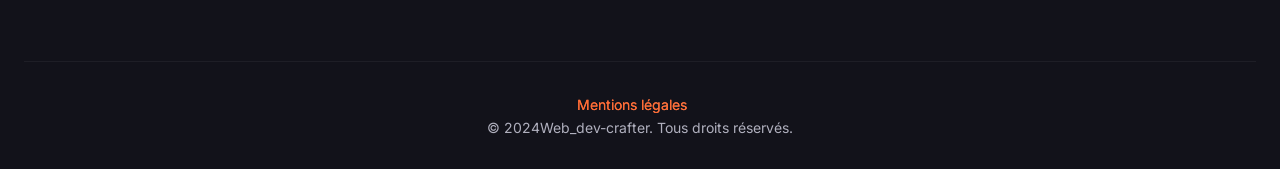
==== commit deec7e64: "Update about.html" ====
--- a/about.html
+++ b/about.html
@@ -4,7 +4,8 @@
     <meta charset="UTF-8">
     <meta name="viewport" content="width=device-width, initial-scale=1.0">
     <title>Portfolio | Développeur Web</title>
-<link rel="stylesheet" href="../css/main.min.css">   
+<link rel="stylesheet" href="css/main.min.css">   
+ 
     <link rel="preconnect" href="https://fonts.googleapis.com">
 <link rel="preconnect" href="https://fonts.gstatic.com" crossorigin>
 <link href="https://fonts.googleapis.com/css2?family=Bitcount+Grid+Double+Ink:wght@100..900&display=swap" rel="stylesheet">
@@ -260,4 +261,4 @@
 
     <script src="script.js"></script>
 </body>
-</html>+</html>
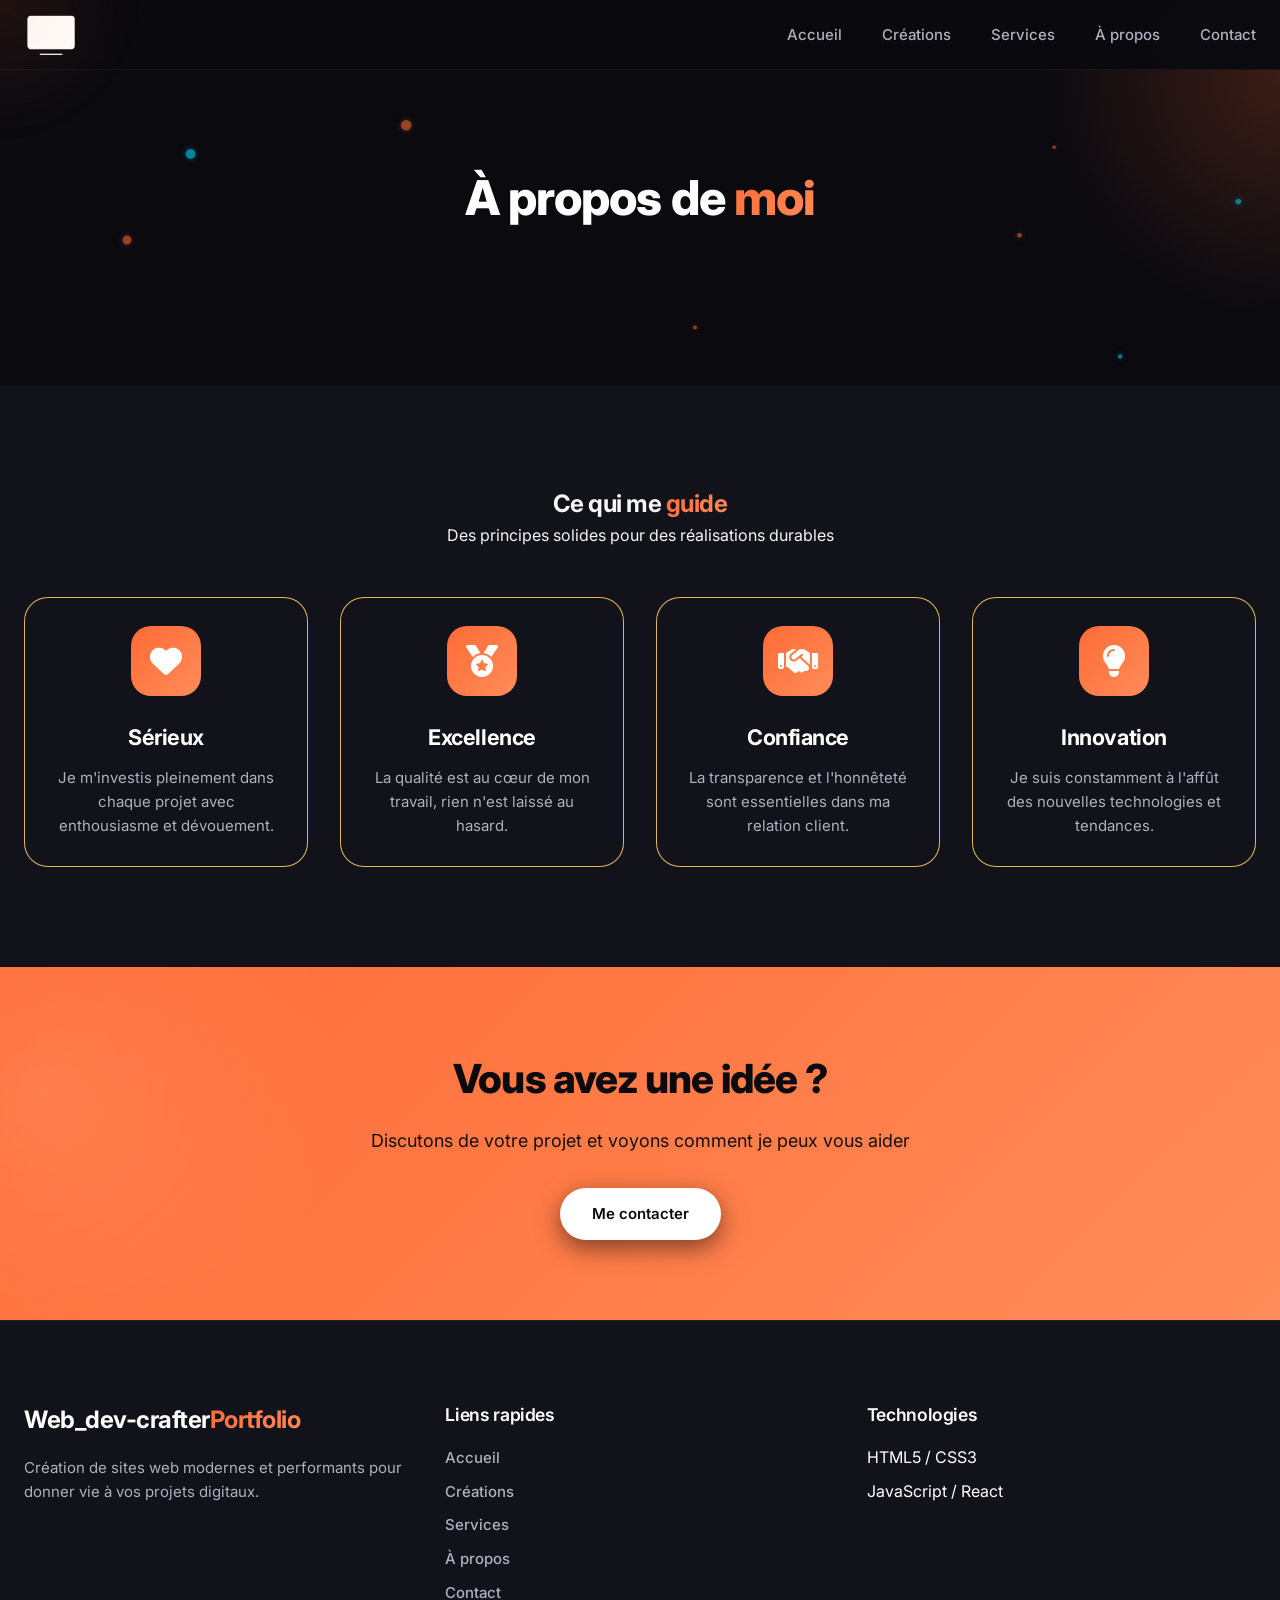
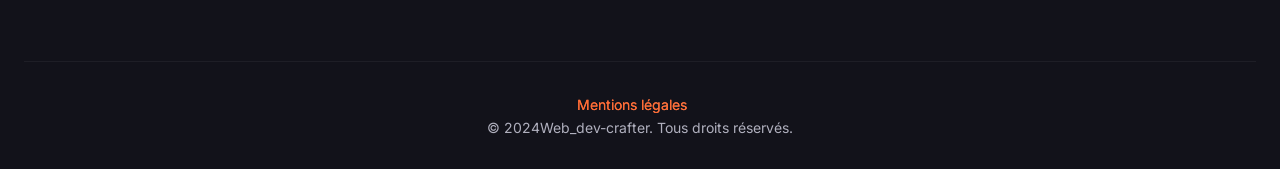
==== commit 1a8eaa4a: "Add preconnect links for Google Fonts" ====
--- a/about.html
+++ b/about.html
@@ -5,6 +5,7 @@
     <meta name="viewport" content="width=device-width, initial-scale=1.0">
     <title>Portfolio | Développeur Web</title>
 <link rel="stylesheet" href="css/main.min.css">   
+   
  
     <link rel="preconnect" href="https://fonts.googleapis.com">
 <link rel="preconnect" href="https://fonts.gstatic.com" crossorigin>
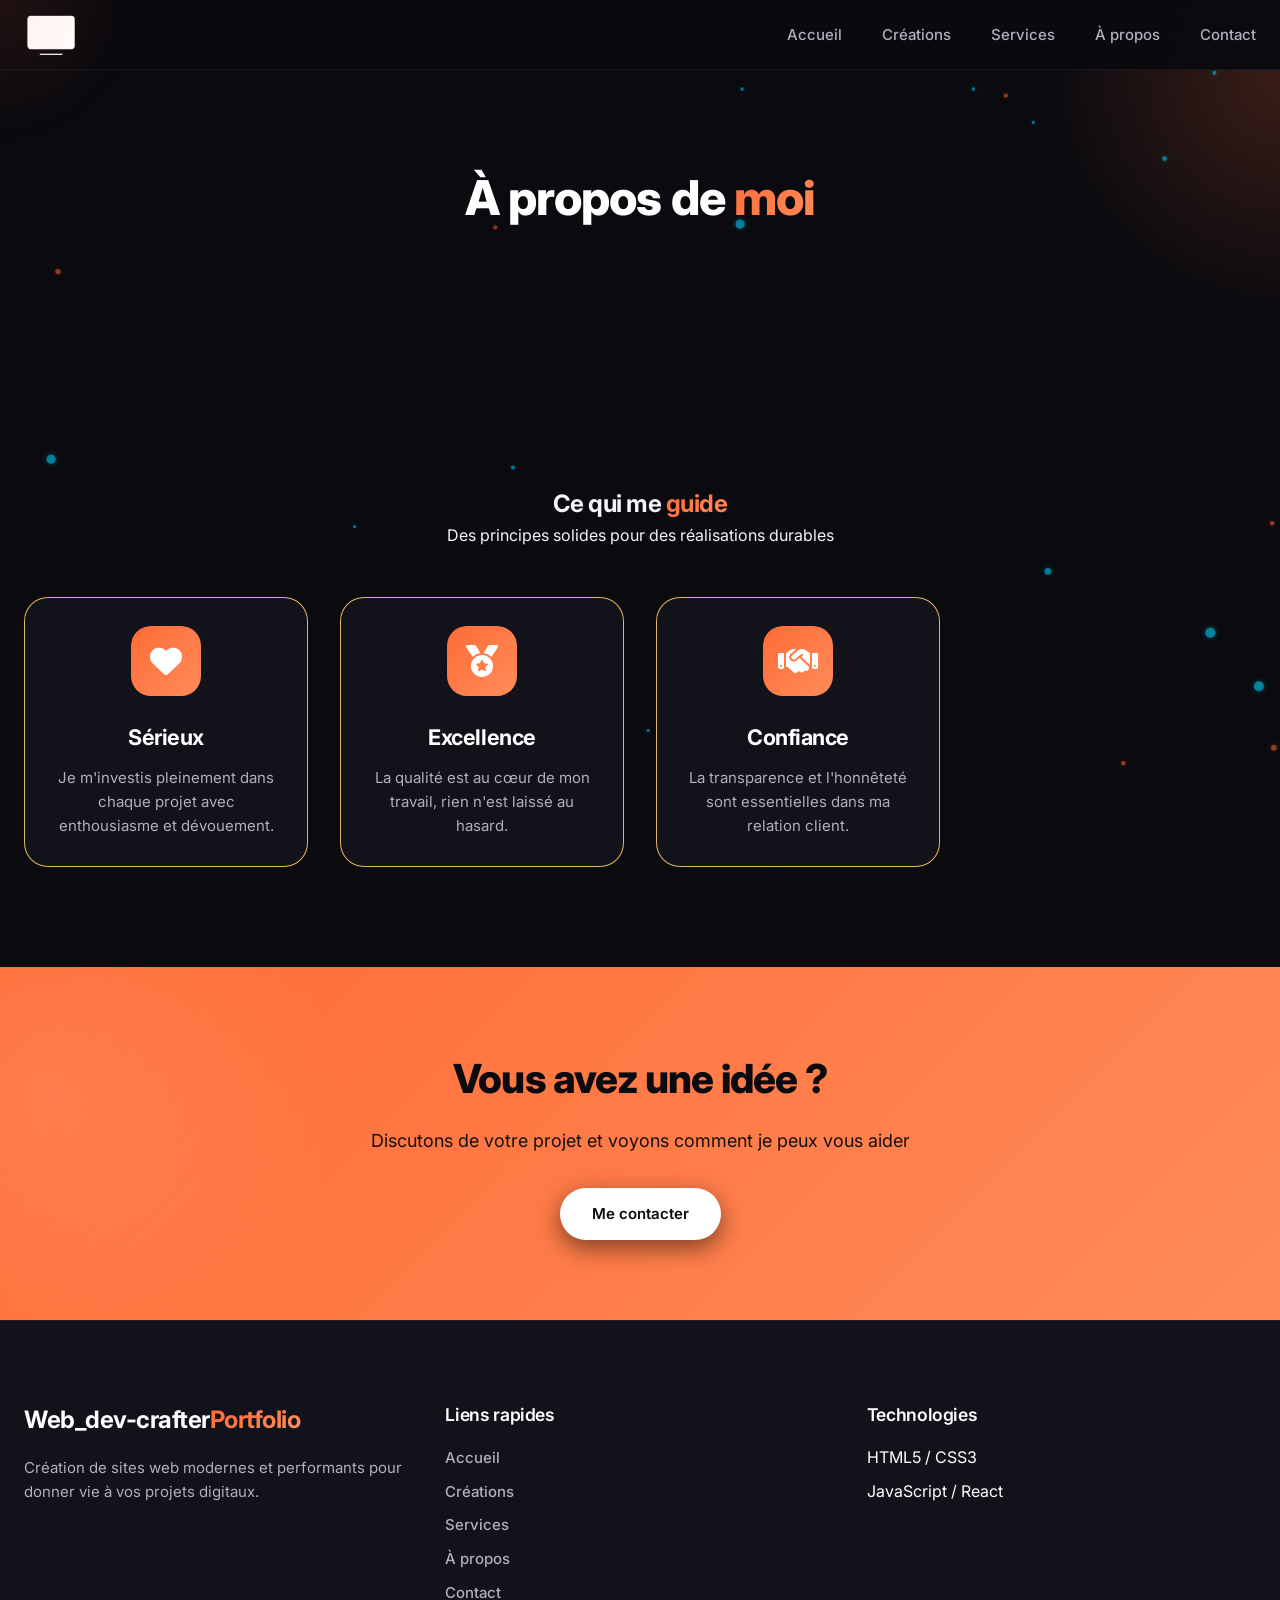
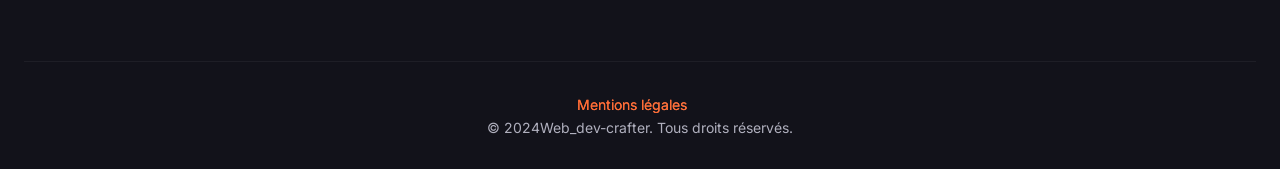
==== commit ee323284: "Add files via upload" ====
--- a/about.html
+++ b/about.html
@@ -3,15 +3,34 @@
 <head>
     <meta charset="UTF-8">
     <meta name="viewport" content="width=device-width, initial-scale=1.0">
-    <title>Portfolio | Développeur Web</title>
-<link rel="stylesheet" href="css/main.min.css">   
-   
- 
+    <title>Web_dev-crafter — Développeur Web Freelance | Parcours & Valeurs</title>
+    <meta name="description" content="Découvrez le parcours et les valeurs qui guident Web_dev-crafter : sérieux, excellence, confiance. Basé à Mesnil-en-Ouche, Normandie.">
+    <meta name="keywords" content="développeur web, freelance, Normandie, créateur de sites, parcours développeur, valeurs">
+    <link rel="canonical" href="https://votredomaine.com/about.html">
+    <link rel="stylesheet" href="css/main.min.css">
     <link rel="preconnect" href="https://fonts.googleapis.com">
-<link rel="preconnect" href="https://fonts.gstatic.com" crossorigin>
-<link href="https://fonts.googleapis.com/css2?family=Bitcount+Grid+Double+Ink:wght@100..900&display=swap" rel="stylesheet">
+    <link rel="preconnect" href="https://fonts.gstatic.com" crossorigin>
+    <link href="https://fonts.googleapis.com/css2?family=Bitcount+Grid+Double+Ink:wght@100..900&display=swap" rel="stylesheet">
     <link href="https://fonts.googleapis.com/css2?family=Inter:wght@300;400;500;600;700;800&display=swap" rel="stylesheet">
     <link rel="stylesheet" href="https://cdnjs.cloudflare.com/ajax/libs/font-awesome/6.4.0/css/all.min.css">
+    
+    <!-- Données structurées Schema.org -->
+    <script type="application/ld+json">
+    {
+      "@context": "https://schema.org",
+      "@type": "Person",
+      "name": "Web_dev-crafter",
+      "jobTitle": "Développeur Web Freelance",
+      "description": "Développeur web passionné créant des sites modernes, performants et optimisés SEO. Basé à Mesnil-en-Ouche, Normandie.",
+      "url": "https://votredomaine.com",
+      "address": {
+        "@type": "PostalAddress",
+        "addressLocality": "Mesnil-en-Ouche",
+        "addressRegion": "Normandie",
+        "addressCountry": "FR"
+      }
+    }
+    </script>
 </head>
 <body>
     <div id="cursor-glow"></div>
@@ -21,7 +40,7 @@
     <div class="nav-container">
         <div class="logo">
             <a href="index.html">
-                <img src="img/logo (3).png" alt="Logo" class="nav-logo">
+                <img src="img/logo(3).png" alt="Logo" class="nav-logo">
             </a>
         </div>
         <ul class="nav-menu">
@@ -151,9 +170,9 @@
                 </div>
             </div>
         </div>-->
-    </section>
-
-    <!-- Testimonials
+     <!--</section>
+
+    Testimonials
     <section class="testimonials-section">
         <div class="container">
             <div class="section-header">
@@ -262,4 +281,4 @@
 
     <script src="script.js"></script>
 </body>
-</html>
+</html>
--- a/css/main.min.css
+++ b/css/main.min.css
@@ -1 +1 @@
-*{margin:0;padding:0;box-sizing:border-box}h1,h2,h3,h4,h5,h6{font-weight:700;letter-spacing:-0.02em}.section-title{font-family:"Inter",sans-serif;font-size:2.75rem;font-weight:800;margin-bottom:1rem;letter-spacing:-0.03em;background:linear-gradient(135deg, #ffffff 0%, #b0b0be 100%);-webkit-background-clip:text;background-clip:text;color:rgba(0,0,0,0)}.highlight{background:linear-gradient(135deg, #ff6b35 0%, #ff8c5a 100%);-webkit-background-clip:text;background-clip:text;color:rgba(0,0,0,0)}::-webkit-scrollbar{width:10px}::-webkit-scrollbar-track{background:#0a0a0f}::-webkit-scrollbar-thumb{background:#ff6b35;border-radius:10px}::-webkit-scrollbar-thumb:hover{background:#e85d2c}::-moz-selection{background:#ff6b35;color:#fff}::selection{background:#ff6b35;color:#fff}body{font-family:"Inter",sans-serif;line-height:1.6;color:#f5f5f7;overflow-x:hidden;background:#0a0a0f;position:relative}#particlesCanvas{position:fixed;top:0;left:0;width:100%;height:100%;pointer-events:none;z-index:0}.navbar,.hero,.creations,.services,.values-section,.contact,.cta-section,.footer,.page-header,.legal-section{position:relative;z-index:1}.container{max-width:1280px;margin:0 auto;padding:0 24px}.hero{min-height:100vh;background:#0a0a0f;display:flex;align-items:center;padding:100px 0 80px;position:relative;overflow:hidden}.hero::before{content:"";position:absolute;top:0;left:0;right:0;bottom:0;background:radial-gradient(circle at 30% 50%, rgba(255, 107, 53, 0.1) 0%, transparent 50%),radial-gradient(circle at 80% 80%, rgba(0, 212, 255, 0.021) 0%, transparent 50%);pointer-events:none}.hero-container{max-width:1280px;margin:0 auto;padding:0 24px;display:grid;grid-template-columns:1fr 1fr;gap:4rem;align-items:center;position:relative;z-index:1}@media(max-width: 768px){.hero-container{grid-template-columns:1fr;gap:2rem}}@media(max-width: 768px){.hero-content{text-align:center}}.hero-badge{display:inline-flex;align-items:center;gap:.5rem;background:rgba(255,107,53,.1);backdrop-filter:blur(10px);padding:.5rem 1.25rem;border-radius:100px;margin-bottom:1.5rem;border:1px solid rgba(255,107,53,.2)}@media(max-width: 768px){.hero-badge{margin:0 auto 1.5rem}}.hero-badge i{color:#ff6b35;font-size:.875rem}.hero-badge span{font-size:.875rem;font-weight:500;color:#ff6b35}.hero-title{font-size:3.75rem;font-weight:800;line-height:1.2;margin-bottom:1.5rem;letter-spacing:-0.03em;color:#fff}@media(max-width: 768px){.hero-title{font-size:2.5rem}}@media(max-width: 480px){.hero-title{font-size:1.8rem}}.hero-description{font-size:1.125rem;color:#b0b0be;margin-bottom:2rem;line-height:1.7}.hero-buttons{display:flex;gap:1rem;margin-bottom:2rem}@media(max-width: 768px){.hero-buttons{justify-content:center}}@media(max-width: 480px){.hero-buttons{flex-direction:column}}.hero-image{position:relative}.image-wrapper{position:relative;width:100%;max-width:450px;margin:0 auto}.hero-img{width:100%;height:auto;border-radius:60px;filter:drop-shadow(0 20px 40px rgba(134, 5, 255, 0.658))}.floating-element{position:absolute;width:55px;height:55px;background:linear-gradient(135deg, #ff6b35 0%, #ff8c5a 100%);border-radius:20px;display:flex;align-items:center;justify-content:center;font-size:1.5rem;box-shadow:0px 0px 50px rgba(255,107,53,.5);animation:floatElement 4s ease-in-out infinite;color:#0a0a0f}@media(max-width: 480px){.floating-element{width:40px;height:40px;font-size:1.2rem}}.element1{top:-25px;left:-25px;animation-delay:0s;border-radius:20px;background:linear-gradient(135deg, #ff6b35 0%, #ff8c5a 100%)}@media(max-width: 480px){.element1{top:-15px;left:-15px}}.element2{bottom:-25px;right:-25px;animation-delay:1s;border-radius:30px 20px 30px 20px;background:linear-gradient(135deg, #00d4ff 0%, #00b8de 100%)}@media(max-width: 480px){.element2{bottom:-15px;right:-15px}}.element3{top:50%;right:-35px;animation-delay:2s;border-radius:20px 30px 20px 30px;background:linear-gradient(135deg, #ff6b35 0%, #ff8c5a 100%)}@media(max-width: 480px){.element3{right:-20px}}.element4{bottom:20%;left:-35px;animation-delay:3s;border-radius:30px;background:linear-gradient(135deg, #00d4ff 0%, #00b8de 100%)}@media(max-width: 480px){.element4{left:-20px}}@keyframes floatElement{0%,100%{transform:translateY(0) rotate(0deg)}50%{transform:translateY(-15px) rotate(5deg)}}.css-logo-alt{position:relative;width:100%;max-width:380px;aspect-ratio:1/.85;margin:0 auto;perspective:800px}.code-window{position:relative;width:100%;height:100%;background:rgba(18,18,26,.8);backdrop-filter:blur(8px);border-radius:20px;border:1px solid rgba(255,107,53,.5);box-shadow:0px 0px 50px rgba(255,107,53,.5),inset 0 0 20px rgba(255,107,53,.1);overflow:hidden;transition:all .5s cubic-bezier(0.4, 0, 0.2, 1);transform-style:preserve-3d;transform:rotateY(2deg) rotateX(2deg)}.code-window:hover{transform:rotateY(0deg) rotateX(0deg) scale(1.02);border-color:rgba(0,212,255,.6);box-shadow:0 0 35px rgba(255,107,53,.4)}.code-window:hover .blinking-cursor{animation:blink .8s step-end infinite}.window-bar{background:rgba(0,0,0,.5);padding:12px 16px;display:flex;gap:8px;border-bottom:1px solid rgba(255,107,53,.3)}.dot{width:12px;height:12px;border-radius:50%}.dot.red{background:#ff5f56}.dot.yellow{background:#ffbd2e}.dot.green{background:#27c93f}.code-lines{padding:20px;font-family:"Courier New",monospace;font-size:.9rem;color:#b0b0be}.code-lines .line{margin-bottom:12px;display:flex;align-items:center;gap:6px;flex-wrap:wrap}.code-lines .line span{color:#ff6b35;font-weight:600}.code-lines .line:nth-child(2) span{color:#00d4ff}.code-lines .cursor-line{margin-top:16px;display:flex;align-items:center;gap:4px}.code-lines .cursor-line .blinking-cursor{background:#ff6b35;width:10px;height:18px;display:inline-block;animation:blink 1s step-end infinite;margin-left:4px}.terminal-glow{position:absolute;top:0;left:0;width:100%;height:100%;background:radial-gradient(circle at 50% 30%, rgba(0, 212, 255, 0.1), transparent 70%);border-radius:20px;pointer-events:none;z-index:2}@keyframes blink{0%,100%{opacity:1}50%{opacity:0}}@media(max-width: 768px){.code-lines{padding:12px;font-size:.7rem}.code-lines .line{margin-bottom:8px}.window-bar{padding:8px 12px}}.footer{background:#12121a;color:#fff;padding:80px 0 30px;border-top:1px solid hsla(0,0%,100%,.05);margin-top:0}.footer-content{display:grid;grid-template-columns:repeat(auto-fit, minmax(250px, 1fr));gap:2rem;margin-bottom:3rem}.footer-logo{font-size:1.5rem;margin-bottom:1rem;font-weight:700}.footer-logo span{background:linear-gradient(135deg, #ff6b35 0%, #ff8c5a 100%);-webkit-background-clip:text;background-clip:text;color:rgba(0,0,0,0)}.footer-description{color:#b0b0be;margin-bottom:1rem;line-height:1.6;font-size:.9375rem}.social-links{display:flex;gap:1rem}.social-links a{width:40px;height:40px;background:hsla(0,0%,100%,.05);border-radius:12px;display:flex;align-items:center;justify-content:center;color:#b0b0be;transition:all .3s cubic-bezier(0.4, 0, 0.2, 1)}.social-links a:hover{background:linear-gradient(135deg, #ff6b35 0%, #ff8c5a 100%);color:#fff;transform:translateY(-2px)}.footer-section h3,.footer-section h4{margin-bottom:1rem;font-size:1.1rem;font-weight:600;color:#fff}.footer-section ul{list-style:none}.footer-section ul li{margin-bottom:.5rem}.footer-section ul li a{color:#b0b0be;text-decoration:none;transition:all .3s cubic-bezier(0.4, 0, 0.2, 1);font-size:.9375rem}.footer-section ul li a:hover{color:#ff6b35}.footer-bottom{text-align:center;padding-top:2rem;border-top:1px solid hsla(0,0%,100%,.05);color:#b0b0be;font-size:.875rem}.footer-bottom .highlight{color:#ff6b35;text-decoration:none;margin-right:1rem}.section-header{text-align:center;margin-bottom:3rem}.section-badge{display:inline-block;background:#70250a;color:#ff6b35;padding:.375rem 1.25rem;border-radius:100px;font-size:.8125rem;font-weight:600;margin-bottom:1rem;border:1px solid rgba(255,107,53,.2)}.creations,.services{padding:100px 0}@media(max-width: 768px){.creations,.services{padding:60px 0}}.values-section{background:#12121a;padding:100px 0}.cta-section{padding:80px 0;background:linear-gradient(135deg, #ff6b35 0%, #ff8c5a 100%);color:#0a0a0f;text-align:center;position:relative;overflow:hidden}.cta-section::before{content:"";position:absolute;top:-50%;left:-20%;width:600px;height:600px;background:radial-gradient(circle, rgba(255, 255, 255, 0.1) 0%, transparent 70%);border-radius:50%}.cta-section .btn-primary{background:#fff;color:#0a0a0f;box-shadow:0 8px 24px rgba(0,0,0,.5)}.cta-section .btn-primary:hover{transform:translateY(-2px);box-shadow:0 12px 36px rgba(0,0,0,.6)}.cta-content{position:relative;z-index:1}.cta-content h2{font-size:2.5rem;margin-bottom:1rem;font-weight:800}.cta-content p{font-size:1.125rem;margin-bottom:2rem;opacity:.95}.page-header{color:#fff;padding:160px 0 100px;text-align:center;position:relative;overflow:hidden;margin-bottom:2rem}@media(max-width: 768px){.page-header{padding:120px 0 60px}}.page-header::before{content:"";position:absolute;top:-50%;right:-20%;width:500px;height:500px;background:radial-gradient(circle, rgba(255, 107, 53, 0.2) 0%, transparent 70%);border-radius:50%}.page-header h1{font-size:3rem;margin-bottom:1rem;font-weight:800;position:relative;z-index:1}@media(max-width: 768px){.page-header h1{font-size:2rem}}.page-header p{font-size:1.125rem;opacity:.9;position:relative;z-index:1}.btn{display:inline-flex;align-items:center;gap:.5rem;padding:.875rem 2rem;border-radius:100px;text-decoration:none;font-weight:600;transition:all .3s cubic-bezier(0.4, 0, 0.2, 1);cursor:pointer;border:none;font-size:.9375rem}.btn-primary{background:linear-gradient(135deg, #ff6b35 0%, #ff8c5a 100%);color:#0a0a0f;box-shadow:0 4px 12px rgba(0,0,0,.4)}.btn-primary:hover{transform:translateY(-2px);box-shadow:0px 0px 50px rgba(255,107,53,.5)}.btn-secondary{background:rgba(0,0,0,0);color:#fff;border:2px solid hsla(0,0%,100%,.2)}.btn-secondary:hover{background:hsla(0,0%,100%,.1);transform:translateY(-2px);border-color:#ff6b35}.creation-card,.service-card,.value-card,.info-card,.legal-block{background:#12121a;border-radius:24px;overflow:hidden;transition:all .3s cubic-bezier(0.4, 0, 0.2, 1);border:1px solid rgba(252,204,101,.884);position:relative}.creation-card:hover,.service-card:hover,.value-card:hover,.info-card:hover,.legal-block:hover{transform:translateY(-8px);border-color:#ff6b35;box-shadow:0px 0px 50px rgba(255,107,53,.5)}.creation-card::before,.service-card::before,.value-card::before,.info-card::before,.legal-block::before{content:"";position:absolute;top:0;left:0;right:0;height:3px;background:linear-gradient(135deg, #ff6b35 0%, #ff8c5a 100%);transform:scaleX(0);transition:all .3s cubic-bezier(0.4, 0, 0.2, 1);border-radius:24px 24px 0 0}.creation-card:hover::before,.service-card:hover::before,.value-card:hover::before,.info-card:hover::before,.legal-block:hover::before{transform:scaleX(1)}.card-content,.service-card,.value-card,.info-card,.legal-block{padding:1.75rem}.card-title,.service-title,.value-card h3,.info-card h4,.legal-block h2{font-size:1.35rem;margin-bottom:.75rem;font-weight:700;color:#fff}.card-description,.service-description,.value-card p,.info-card p,.legal-block p{color:#b0b0be;line-height:1.6;font-size:.9375rem}.service-icon,.value-icon,.info-icon{width:70px;height:70px;background:linear-gradient(135deg, #ff6b35 0%, #ff8c5a 100%);border-radius:20px;display:flex;align-items:center;justify-content:center;margin:0 auto 1.5rem;transition:all .3s cubic-bezier(0.4, 0, 0.2, 1)}.service-icon i,.value-icon i,.info-icon i{font-size:2rem;color:#fff}.creation-card:hover .service-icon,.creation-card:hover .value-icon,.creation-card:hover .info-icon,.service-card:hover .service-icon,.service-card:hover .value-icon,.service-card:hover .info-icon,.value-card:hover .service-icon,.value-card:hover .value-icon,.value-card:hover .info-icon,.info-card:hover .service-icon,.info-card:hover .value-icon,.info-card:hover .info-icon{transform:scale(1.05);box-shadow:0px 0px 50px rgba(255,107,53,.5)}.card-image{position:relative;overflow:hidden;height:260px}.card-image img{width:100%;height:100%;-o-object-fit:cover;object-fit:cover;transition:all .5s cubic-bezier(0.4, 0, 0.2, 1)}.creation-card:hover .card-image img{transform:scale(1.1)}.card-overlay{position:absolute;top:0;left:0;width:100%;height:100%;background:rgba(192,123,20,.671);display:flex;align-items:center;justify-content:center;opacity:0;transition:all .3s cubic-bezier(0.4, 0, 0.2, 1);backdrop-filter:blur(3px)}.creation-card:hover .card-overlay{opacity:1}.card-link{background:#0a0a0f;color:#fff;padding:.875rem 1.75rem;border-radius:100px;text-decoration:none;font-weight:600;transition:all .3s cubic-bezier(0.4, 0, 0.2, 1)}.card-link:hover{transform:scale(1.1);background:#fff;color:#000}.service-features{list-style:none;text-align:left;margin-top:1rem}.service-features li{margin-bottom:.5rem;display:flex;align-items:center;gap:.5rem;font-size:.9375rem;color:#b0b0be}.service-features li i{color:#00d68f}.value-card{text-align:center}.creations-grid{display:grid;gap:2rem;grid-template-columns:repeat(auto-fill, minmax(350px, 1fr))}.services-grid{display:grid;gap:2rem;grid-template-columns:repeat(auto-fill, minmax(320px, 1fr))}.values-grid{display:grid;gap:2rem;grid-template-columns:repeat(auto-fill, minmax(280px, 1fr))}.contact-info{display:grid;gap:1.5rem;grid-template-columns:1fr}.navbar{position:fixed;top:0;width:100%;background:rgba(10,10,15,.95);backdrop-filter:blur(20px);border-bottom:1px solid hsla(0,0%,100%,.05);z-index:1000;transition:all .3s cubic-bezier(0.4, 0, 0.2, 1)}.navbar.scrolled{background:rgba(10,10,15,.98);border-bottom-color:rgba(255,107,53,.2)}.nav-container{max-width:1280px;margin:0 auto;padding:.75rem 24px;display:flex;justify-content:space-between;align-items:center}.logo{display:flex;align-items:center}.logo a{display:flex;align-items:center;text-decoration:none}.nav-logo{height:45px;width:auto;-o-object-fit:contain;object-fit:contain;transition:all .3s cubic-bezier(0.4, 0, 0.2, 1);filter:brightness(0) invert(1)}.nav-logo:hover{transform:scale(1.05)}.nav-menu{display:flex;list-style:none;gap:2.5rem}@media(max-width: 768px){.nav-menu{position:fixed;left:-100%;top:70px;flex-direction:column;background:#12121a;width:100%;text-align:center;transition:.3s;box-shadow:0 8px 24px rgba(0,0,0,.5);padding:2rem 0;gap:1rem;border-bottom:1px solid rgba(255,107,53,.2)}.nav-menu.active{left:0}}.nav-link{text-decoration:none;color:#b0b0be;font-weight:500;transition:all .3s cubic-bezier(0.4, 0, 0.2, 1);position:relative;padding:.5rem 0;font-size:.9375rem}.nav-link::after{content:"";position:absolute;bottom:0;left:0;width:0;height:2px;background:linear-gradient(135deg, #ff6b35 0%, #ff8c5a 100%);transition:all .3s cubic-bezier(0.4, 0, 0.2, 1);border-radius:2px}.nav-link:hover::after,.nav-link.active::after{width:100%}.nav-link:hover,.nav-link.active{color:#fff}.hamburger{display:none;flex-direction:column;cursor:pointer}@media(max-width: 768px){.hamburger{display:flex}}.hamburger span{width:25px;height:2px;background:#fff;margin:3px 0;transition:all .3s cubic-bezier(0.4, 0, 0.2, 1);border-radius:2px}.form-group{position:relative;margin-bottom:2rem}.form-group input,.form-group textarea{width:100%;padding:.875rem;border:2px solid hsla(0,0%,100%,.1);border-radius:16px;font-family:inherit;transition:all .3s cubic-bezier(0.4, 0, 0.2, 1);background:rgba(10,10,15,.5);font-size:1rem;color:#fff}.form-group input:focus,.form-group textarea:focus{border-color:#ff6b35;outline:none;background:rgba(10,10,15,.8);box-shadow:0 0 0 3px rgba(255,107,53,.1)}.form-group label{position:absolute;left:.875rem;top:.875rem;color:#b0b0be;transition:all .3s cubic-bezier(0.4, 0, 0.2, 1);pointer-events:none;background:rgba(0,0,0,0);padding:0 .25rem}.form-group input:focus~label,.form-group textarea:focus~label,.form-group input:valid~label,.form-group textarea:valid~label{top:-0.6rem;left:.75rem;font-size:.75rem;background:#12121a;color:#ff6b35}.submit-btn{width:100%;justify-content:center;background:linear-gradient(135deg, #ff6b35 0%, #ff8c5a 100%);color:#fff;padding:1rem;font-size:1rem}#cursor-glow{position:fixed;top:0;left:0;width:280px;height:280px;background:radial-gradient(circle, rgba(255, 107, 53, 0.2) 0%, rgba(255, 107, 53, 0) 70%);border-radius:50%;pointer-events:none;z-index:9999;transform:translate(-50%, -50%);transition:transform .08s cubic-bezier(0.2, 0.9, 0.4, 1.1);will-change:transform;filter:blur(12px);opacity:.5}.contact{background:#0a0a0f;padding:100px 0}.contact-container{display:grid;grid-template-columns:1fr 2fr;gap:3rem}@media(max-width: 768px){.contact-container{grid-template-columns:1fr}}.contact-form{background:#12121a;padding:2.5rem;border-radius:32px;border:1px solid hsla(0,0%,100%,.05)}.legal-section{padding:140px 0 120px;background:#0a0a0f;min-height:calc(100vh - 400px)}@media(max-width: 768px){.legal-section{padding:100px 0 80px}}.legal-header{text-align:center;margin-bottom:3rem}.legal-header h1{font-size:2.5rem;margin-bottom:1rem;font-weight:800;color:#fff}@media(max-width: 768px){.legal-header h1{font-size:1.8rem}}.legal-content{max-width:900px;margin:0 auto}.legal-block ul{margin-left:2rem;color:#b0b0be;margin-top:1rem}.legal-block li{margin-bottom:.5rem;font-size:.9375rem}@media(max-width: 768px){.legal-block{padding:1.5rem}}/*# sourceMappingURL=main.min.css.map */+*{margin:0;padding:0;box-sizing:border-box}h1,h2,h3,h4,h5,h6{font-weight:700;letter-spacing:-0.02em}.section-title{font-family:"Inter",sans-serif;font-size:2.75rem;font-weight:800;margin-bottom:1rem;letter-spacing:-0.03em;background:linear-gradient(135deg, #ffffff 0%, #b0b0be 100%);-webkit-background-clip:text;background-clip:text;color:rgba(0,0,0,0)}.highlight{background:linear-gradient(135deg, #ff6b35 0%, #ff8c5a 100%);-webkit-background-clip:text;background-clip:text;color:rgba(0,0,0,0)}::-webkit-scrollbar{width:10px}::-webkit-scrollbar-track{background:#0a0a0f}::-webkit-scrollbar-thumb{background:#ff6b35;border-radius:10px}::-webkit-scrollbar-thumb:hover{background:#e85d2c}::-moz-selection{background:#ff6b35;color:#fff}::selection{background:#ff6b35;color:#fff}body{font-family:"Inter",sans-serif;line-height:1.6;color:#f5f5f7;overflow-x:hidden;background:#0a0a0f;position:relative}#particlesCanvas{position:fixed;top:0;left:0;width:100%;height:100%;pointer-events:none;z-index:0}.navbar,.hero,.creations,.services,.values-section,.contact,.cta-section,.footer,.page-header,.legal-section{position:relative;z-index:1}.container{max-width:1280px;margin:0 auto;padding:0 24px}.hero{min-height:100vh;background:#0a0a0f;display:flex;align-items:center;padding:100px 0 80px;position:relative;overflow:hidden}.hero::before{content:"";position:absolute;top:0;left:0;right:0;bottom:0;background:radial-gradient(circle at 30% 50%, rgba(255, 107, 53, 0.1) 0%, transparent 50%),radial-gradient(circle at 80% 80%, rgba(0, 212, 255, 0.021) 0%, transparent 50%);pointer-events:none}.hero-container{max-width:1280px;margin:0 auto;padding:0 24px;display:grid;grid-template-columns:1fr 1fr;gap:4rem;align-items:center;position:relative;z-index:1}@media(max-width: 768px){.hero-container{grid-template-columns:1fr;gap:2rem}}@media(max-width: 768px){.hero-content{text-align:center}}.hero-badge{display:inline-flex;align-items:center;gap:.5rem;background:rgba(255,107,53,.1);backdrop-filter:blur(10px);padding:.5rem 1.25rem;border-radius:100px;margin-bottom:1.5rem;border:1px solid rgba(255,107,53,.2)}@media(max-width: 768px){.hero-badge{margin:0 auto 1.5rem}}.hero-badge i{color:#ff6b35;font-size:.875rem}.hero-badge span{font-size:.875rem;font-weight:500;color:#ff6b35}.hero-title{font-size:3.75rem;font-weight:800;line-height:1.2;margin-bottom:1.5rem;letter-spacing:-0.03em;color:#fff}@media(max-width: 768px){.hero-title{font-size:2.5rem}}@media(max-width: 480px){.hero-title{font-size:1.8rem}}.hero-description{font-size:1.125rem;color:#b0b0be;margin-bottom:2rem;line-height:1.7}.hero-buttons{display:flex;gap:1rem;margin-bottom:2rem}@media(max-width: 768px){.hero-buttons{justify-content:center}}@media(max-width: 480px){.hero-buttons{flex-direction:column}}.hero-image{position:relative}.image-wrapper{position:relative;width:100%;max-width:450px;margin:0 auto}.hero-img{width:100%;height:auto;border-radius:60px;filter:drop-shadow(0 20px 40px rgba(134, 5, 255, 0.658))}.floating-element{position:absolute;width:55px;height:55px;background:linear-gradient(135deg, #ff6b35 0%, #ff8c5a 100%);border-radius:20px;display:flex;align-items:center;justify-content:center;font-size:1.5rem;box-shadow:0px 0px 50px rgba(255,107,53,.5);animation:floatElement 4s ease-in-out infinite;color:#0a0a0f}@media(max-width: 480px){.floating-element{width:40px;height:40px;font-size:1.2rem}}.element1{top:-25px;left:-25px;animation-delay:0s;border-radius:20px;background:linear-gradient(135deg, #ff6b35 0%, #ff8c5a 100%)}@media(max-width: 480px){.element1{top:-15px;left:-15px}}.element2{bottom:-25px;right:-25px;animation-delay:1s;border-radius:30px 20px 30px 20px;background:linear-gradient(135deg, #00d4ff 0%, #00b8de 100%)}@media(max-width: 480px){.element2{bottom:-15px;right:-15px}}.element3{top:50%;right:-35px;animation-delay:2s;border-radius:20px 30px 20px 30px;background:linear-gradient(135deg, #ff6b35 0%, #ff8c5a 100%)}@media(max-width: 480px){.element3{right:-20px}}.element4{bottom:20%;left:-35px;animation-delay:3s;border-radius:30px;background:linear-gradient(135deg, #00d4ff 0%, #00b8de 100%)}@media(max-width: 480px){.element4{left:-20px}}@keyframes floatElement{0%,100%{transform:translateY(0) rotate(0deg)}50%{transform:translateY(-15px) rotate(5deg)}}.css-logo-alt{position:relative;width:100%;max-width:380px;aspect-ratio:1/.85;margin:0 auto;perspective:800px}.code-window{position:relative;width:100%;height:100%;background:rgba(18,18,26,.8);backdrop-filter:blur(8px);border-radius:20px;border:1px solid rgba(255,107,53,.5);box-shadow:0px 0px 50px rgba(255,107,53,.5),inset 0 0 20px rgba(255,107,53,.1);overflow:hidden;transition:all .5s cubic-bezier(0.4, 0, 0.2, 1);transform-style:preserve-3d;transform:rotateY(2deg) rotateX(2deg)}.code-window:hover{transform:rotateY(0deg) rotateX(0deg) scale(1.02);border-color:rgba(0,212,255,.6);box-shadow:0 0 35px rgba(255,107,53,.4)}.code-window:hover .blinking-cursor{animation:blink .8s step-end infinite}.window-bar{background:rgba(0,0,0,.5);padding:12px 16px;display:flex;gap:8px;border-bottom:1px solid rgba(255,107,53,.3)}.dot{width:12px;height:12px;border-radius:50%}.dot.red{background:#ff5f56}.dot.yellow{background:#ffbd2e}.dot.green{background:#27c93f}.code-lines{padding:20px;font-family:"Courier New",monospace;font-size:.9rem;color:#b0b0be}.code-lines .line{margin-bottom:12px;display:flex;align-items:center;gap:6px;flex-wrap:wrap}.code-lines .line span{color:#ff6b35;font-weight:600}.code-lines .line:nth-child(2) span{color:#00d4ff}.code-lines .cursor-line{margin-top:16px;display:flex;align-items:center;gap:4px}.code-lines .cursor-line .blinking-cursor{background:#ff6b35;width:10px;height:18px;display:inline-block;animation:blink 1s step-end infinite;margin-left:4px}.terminal-glow{position:absolute;top:0;left:0;width:100%;height:100%;background:radial-gradient(circle at 50% 30%, rgba(0, 212, 255, 0.1), transparent 70%);border-radius:20px;pointer-events:none;z-index:2}@keyframes blink{0%,100%{opacity:1}50%{opacity:0}}@media(max-width: 768px){.code-lines{padding:12px;font-size:.7rem}.code-lines .line{margin-bottom:8px}.window-bar{padding:8px 12px}}.footer{background:#12121a;color:#fff;padding:80px 0 30px;border-top:1px solid hsla(0,0%,100%,.05);margin-top:0}.footer-content{display:grid;grid-template-columns:repeat(auto-fit, minmax(250px, 1fr));gap:2rem;margin-bottom:3rem}.footer-logo{font-size:1.5rem;margin-bottom:1rem;font-weight:700}.footer-logo span{background:linear-gradient(135deg, #ff6b35 0%, #ff8c5a 100%);-webkit-background-clip:text;background-clip:text;color:rgba(0,0,0,0)}.footer-description{color:#b0b0be;margin-bottom:1rem;line-height:1.6;font-size:.9375rem}.social-links{display:flex;gap:1rem}.social-links a{width:40px;height:40px;background:hsla(0,0%,100%,.05);border-radius:12px;display:flex;align-items:center;justify-content:center;color:#b0b0be;transition:all .3s cubic-bezier(0.4, 0, 0.2, 1)}.social-links a:hover{background:linear-gradient(135deg, #ff6b35 0%, #ff8c5a 100%);color:#fff;transform:translateY(-2px)}.footer-section h3,.footer-section h4{margin-bottom:1rem;font-size:1.1rem;font-weight:600;color:#fff}.footer-section ul{list-style:none}.footer-section ul li{margin-bottom:.5rem}.footer-section ul li a{color:#b0b0be;text-decoration:none;transition:all .3s cubic-bezier(0.4, 0, 0.2, 1);font-size:.9375rem}.footer-section ul li a:hover{color:#ff6b35}.footer-bottom{text-align:center;padding-top:2rem;border-top:1px solid hsla(0,0%,100%,.05);color:#b0b0be;font-size:.875rem}.footer-bottom .highlight{color:#ff6b35;text-decoration:none;margin-right:1rem}.section-header{text-align:center;margin-bottom:3rem}.section-badge{display:inline-block;background:#70250a;color:#ff6b35;padding:.375rem 1.25rem;border-radius:100px;font-size:.8125rem;font-weight:600;margin-bottom:1rem;border:1px solid rgba(255,107,53,.2)}.creations,.services{padding:100px 0}@media(max-width: 768px){.creations,.services{padding:60px 0}}.values-section{padding:100px 0}.cta-section{padding:80px 0;background:linear-gradient(135deg, #ff6b35 0%, #ff8c5a 100%);color:#0a0a0f;text-align:center;position:relative;overflow:hidden}.cta-section::before{content:"";position:absolute;top:-50%;left:-20%;width:600px;height:600px;background:radial-gradient(circle, rgba(255, 255, 255, 0.1) 0%, transparent 70%);border-radius:50%}.cta-section .btn-primary{background:#fff;color:#0a0a0f;box-shadow:0 8px 24px rgba(0,0,0,.5)}.cta-section .btn-primary:hover{transform:translateY(-2px);box-shadow:0 12px 36px rgba(0,0,0,.6)}.cta-content{position:relative;z-index:1}.cta-content h2{font-size:2.5rem;margin-bottom:1rem;font-weight:800}.cta-content p{font-size:1.125rem;margin-bottom:2rem;opacity:.95}.page-header{color:#fff;padding:160px 0 100px;text-align:center;position:relative;overflow:hidden;margin-bottom:2rem}@media(max-width: 768px){.page-header{padding:120px 0 60px}}.page-header::before{content:"";position:absolute;top:-50%;right:-20%;width:500px;height:500px;background:radial-gradient(circle, rgba(255, 107, 53, 0.2) 0%, transparent 70%);border-radius:50%}.page-header h1{font-size:3rem;margin-bottom:1rem;font-weight:800;position:relative;z-index:1}@media(max-width: 768px){.page-header h1{font-size:2rem}}.page-header p{font-size:1.125rem;opacity:.9;position:relative;z-index:1}.btn{display:inline-flex;align-items:center;gap:.5rem;padding:.875rem 2rem;border-radius:100px;text-decoration:none;font-weight:600;transition:all .3s cubic-bezier(0.4, 0, 0.2, 1);cursor:pointer;border:none;font-size:.9375rem}.btn-primary{background:linear-gradient(135deg, #ff6b35 0%, #ff8c5a 100%);color:#0a0a0f;box-shadow:0 4px 12px rgba(0,0,0,.4)}.btn-primary:hover{transform:translateY(-2px);box-shadow:0px 0px 50px rgba(255,107,53,.5)}.btn-secondary{background:rgba(0,0,0,0);color:#fff;border:2px solid hsla(0,0%,100%,.2)}.btn-secondary:hover{background:#fff;transform:translateY(-2px);border-color:#ff6b35}.creation-card,.service-card,.value-card,.info-card,.legal-block{background:#12121a;border-radius:24px;overflow:hidden;transition:all .3s cubic-bezier(0.4, 0, 0.2, 1);border:1px solid rgba(252,204,101,.884);position:relative}.creation-card:hover,.service-card:hover,.value-card:hover,.info-card:hover,.legal-block:hover{transform:translateY(-8px);border-color:#ff6b35;box-shadow:0px 0px 50px rgba(255,107,53,.5)}.creation-card::before,.service-card::before,.value-card::before,.info-card::before,.legal-block::before{content:"";position:absolute;top:0;left:0;right:0;height:3px;background:linear-gradient(135deg, #ff6b35 0%, #ff8c5a 100%);transform:scaleX(0);transition:all .3s cubic-bezier(0.4, 0, 0.2, 1);border-radius:24px 24px 0 0}.creation-card:hover::before,.service-card:hover::before,.value-card:hover::before,.info-card:hover::before,.legal-block:hover::before{transform:scaleX(1)}.card-content,.service-card,.value-card,.info-card,.legal-block{padding:1.75rem}.card-title,.service-title,.value-card h3,.info-card h4,.legal-block h2{font-size:1.35rem;margin-bottom:.75rem;font-weight:700;color:#fff}.card-description,.service-description,.value-card p,.info-card p,.legal-block p{color:#b0b0be;line-height:1.6;font-size:.9375rem}.service-icon,.value-icon,.info-icon{width:70px;height:70px;background:linear-gradient(135deg, #ff6b35 0%, #ff8c5a 100%);border-radius:20px;display:flex;align-items:center;justify-content:center;margin:0 auto 1.5rem;transition:all .3s cubic-bezier(0.4, 0, 0.2, 1)}.service-icon i,.value-icon i,.info-icon i{font-size:2rem;color:#fff}.creation-card:hover .service-icon,.creation-card:hover .value-icon,.creation-card:hover .info-icon,.service-card:hover .service-icon,.service-card:hover .value-icon,.service-card:hover .info-icon,.value-card:hover .service-icon,.value-card:hover .value-icon,.value-card:hover .info-icon,.info-card:hover .service-icon,.info-card:hover .value-icon,.info-card:hover .info-icon{transform:scale(1.05);box-shadow:0px 0px 50px rgba(255,107,53,.5)}.card-image{position:relative;overflow:hidden;height:260px}.card-image img{width:100%;height:100%;-o-object-fit:cover;object-fit:cover;transition:all .5s cubic-bezier(0.4, 0, 0.2, 1)}.creation-card:hover .card-image img{transform:scale(1.1)}.card-overlay{position:absolute;top:0;left:0;width:100%;height:100%;background:rgba(192,123,20,.671);display:flex;align-items:center;justify-content:center;opacity:0;transition:all .3s cubic-bezier(0.4, 0, 0.2, 1);backdrop-filter:blur(3px)}.creation-card:hover .card-overlay{opacity:1}.card-link{background:#0a0a0f;color:#fff;padding:.875rem 1.75rem;border-radius:100px;text-decoration:none;font-weight:600;transition:all .3s cubic-bezier(0.4, 0, 0.2, 1)}.card-link:hover{transform:scale(1.1);background:#fff;color:#000}.service-features{list-style:none;text-align:left;margin-top:1rem}.service-features li{margin-bottom:.5rem;display:flex;align-items:center;gap:.5rem;font-size:.9375rem;color:#b0b0be}.service-features li i{color:#00d68f}.value-card{text-align:center}.creations-grid{display:grid;gap:2rem;grid-template-columns:repeat(auto-fill, minmax(350px, 1fr))}.services-grid{display:grid;gap:2rem;grid-template-columns:repeat(auto-fill, minmax(320px, 1fr))}.values-grid{display:grid;gap:2rem;grid-template-columns:repeat(auto-fill, minmax(280px, 1fr))}.contact-info{display:grid;gap:1.5rem;grid-template-columns:1fr}.navbar{position:fixed;top:0;width:100%;background:rgba(10,10,15,.95);backdrop-filter:blur(20px);border-bottom:1px solid hsla(0,0%,100%,.05);z-index:1000;transition:all .3s cubic-bezier(0.4, 0, 0.2, 1)}.navbar.scrolled{background:rgba(10,10,15,.98);border-bottom-color:rgba(255,107,53,.2)}.nav-container{max-width:1280px;margin:0 auto;padding:.75rem 24px;display:flex;justify-content:space-between;align-items:center}.logo{display:flex;align-items:center}.logo a{display:flex;align-items:center;text-decoration:none}.nav-logo{height:45px;width:auto;-o-object-fit:contain;object-fit:contain;transition:all .3s cubic-bezier(0.4, 0, 0.2, 1);filter:brightness(0) invert(1)}.nav-logo:hover{transform:scale(1.05)}.nav-menu{display:flex;list-style:none;gap:2.5rem}@media(max-width: 768px){.nav-menu{position:fixed;left:-100%;top:70px;flex-direction:column;background:#12121a;width:100%;text-align:center;transition:.3s;box-shadow:0 8px 24px rgba(0,0,0,.5);padding:2rem 0;gap:1rem;border-bottom:1px solid rgba(255,107,53,.2)}.nav-menu.active{left:0}}.nav-link{text-decoration:none;color:#b0b0be;font-weight:500;transition:all .3s cubic-bezier(0.4, 0, 0.2, 1);position:relative;padding:.5rem 0;font-size:.9375rem}.nav-link::after{content:"";position:absolute;bottom:0;left:0;width:0;height:2px;background:linear-gradient(135deg, #ff6b35 0%, #ff8c5a 100%);transition:all .3s cubic-bezier(0.4, 0, 0.2, 1);border-radius:2px}.nav-link:hover::after,.nav-link.active::after{width:100%}.nav-link:hover,.nav-link.active{color:#fff}.hamburger{display:none;flex-direction:column;cursor:pointer}@media(max-width: 768px){.hamburger{display:flex}}.hamburger span{width:25px;height:2px;background:#fff;margin:3px 0;transition:all .3s cubic-bezier(0.4, 0, 0.2, 1);border-radius:2px}.form-group{position:relative;margin-bottom:2rem}.form-group input,.form-group textarea{width:100%;padding:.875rem;border:2px solid hsla(0,0%,100%,.1);border-radius:16px;font-family:inherit;transition:all .3s cubic-bezier(0.4, 0, 0.2, 1);background:#12121a;font-size:1rem;color:#fff}.form-group input:focus,.form-group textarea:focus{border-color:#ff6b35;outline:none;background:#12121a;box-shadow:0 0 0 3px rgba(255,107,53,.1)}.form-group label{position:absolute;left:.875rem;top:.875rem;color:#b0b0be;transition:all .3s cubic-bezier(0.4, 0, 0.2, 1);pointer-events:none;background:rgba(0,0,0,0);padding:0 .25rem}.form-group input:focus~label,.form-group textarea:focus~label,.form-group input:valid~label,.form-group textarea:valid~label{top:-0.6rem;left:.75rem;font-size:.75rem;background:#12121a;color:#ff6b35}.submit-btn{width:100%;justify-content:center;background:linear-gradient(135deg, #ff6b35 0%, #ff8c5a 100%);color:#fff;padding:1rem;font-size:1rem}#cursor-glow{position:fixed;top:0;left:0;width:280px;height:280px;background:radial-gradient(circle, rgba(255, 107, 53, 0.2) 0%, rgba(255, 107, 53, 0) 70%);border-radius:50%;pointer-events:none;z-index:9999;transform:translate(-50%, -50%);transition:transform .08s cubic-bezier(0.2, 0.9, 0.4, 1.1);will-change:transform;filter:blur(12px);opacity:.5}.contact{background:#0a0a0f;padding:100px 0}.contact-container{display:grid;grid-template-columns:1fr 2fr;gap:3rem}@media(max-width: 768px){.contact-container{grid-template-columns:1fr}}.contact-form{background:#12121a;padding:2.5rem;border-radius:32px;border:1px solid hsla(0,0%,100%,.05)}.legal-section{padding:140px 0 120px;background:#0a0a0f;min-height:calc(100vh - 400px)}@media(max-width: 768px){.legal-section{padding:100px 0 80px}}.legal-header{text-align:center;margin-bottom:3rem}.legal-header h1{font-size:2.5rem;margin-bottom:1rem;font-weight:800;color:#fff}@media(max-width: 768px){.legal-header h1{font-size:1.8rem}}.legal-content{max-width:900px;margin:0 auto}.legal-block ul{margin-left:2rem;color:#b0b0be;margin-top:1rem}.legal-block li{margin-bottom:.5rem;font-size:.9375rem}@media(max-width: 768px){.legal-block{padding:1.5rem}}/*# sourceMappingURL=main.min.css.map */
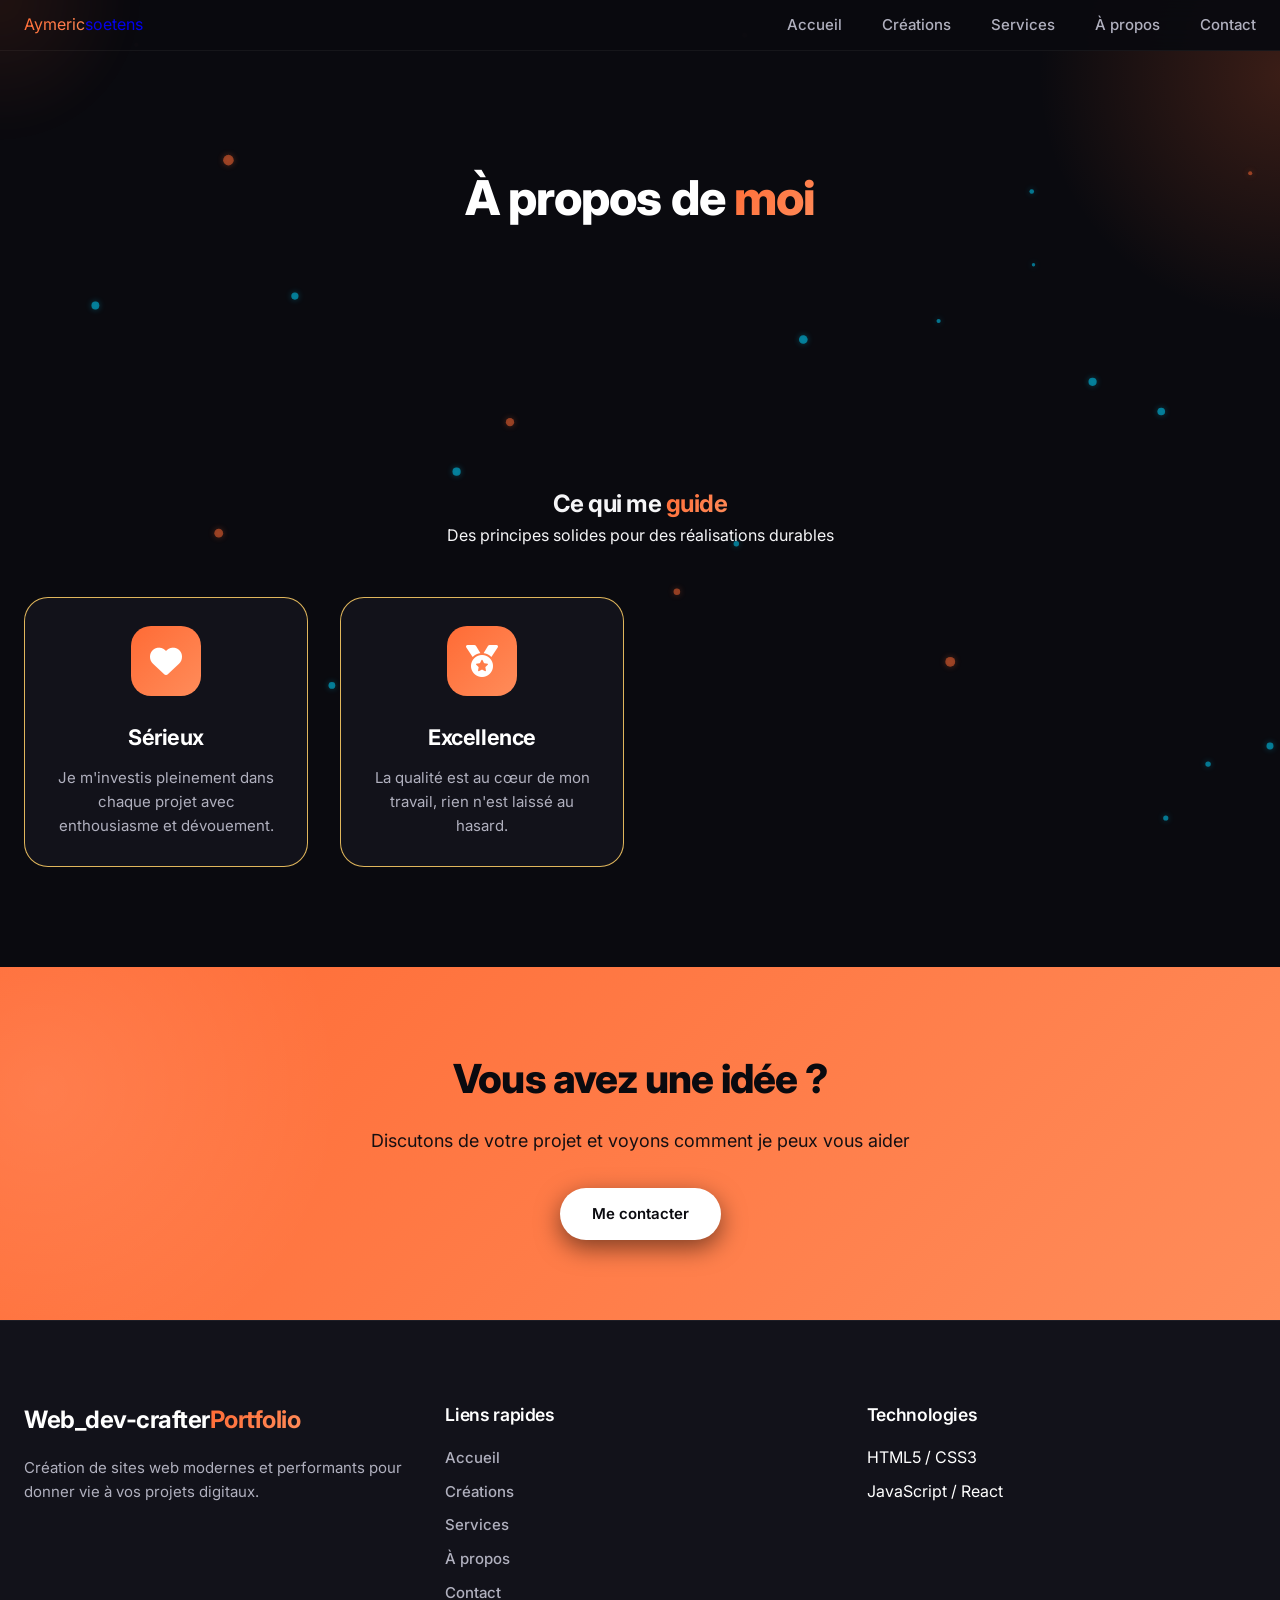
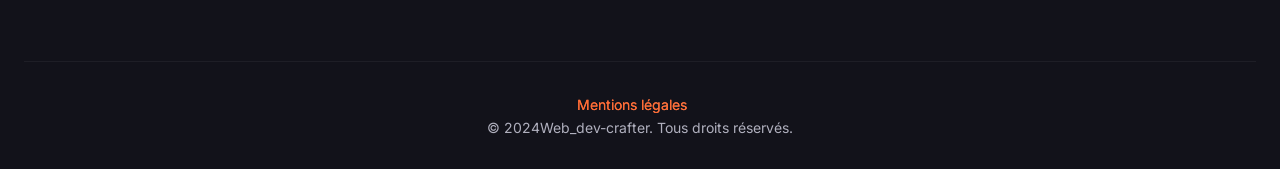
==== commit 6073baa1: "Add files via upload" ====
--- a/about.html
+++ b/about.html
@@ -19,7 +19,7 @@
     {
       "@context": "https://schema.org",
       "@type": "Person",
-      "name": "Web_dev-crafter",
+      "name": "Aymeric soetens",
       "jobTitle": "Développeur Web Freelance",
       "description": "Développeur web passionné créant des sites modernes, performants et optimisés SEO. Basé à Mesnil-en-Ouche, Normandie.",
       "url": "https://votredomaine.com",
@@ -40,7 +40,7 @@
     <div class="nav-container">
         <div class="logo">
             <a href="index.html">
-                <img src="img/logo(3).png" alt="Logo" class="nav-logo">
+               <span class="highlight">Aymeric </span> soetens
             </a>
         </div>
         <ul class="nav-menu">
